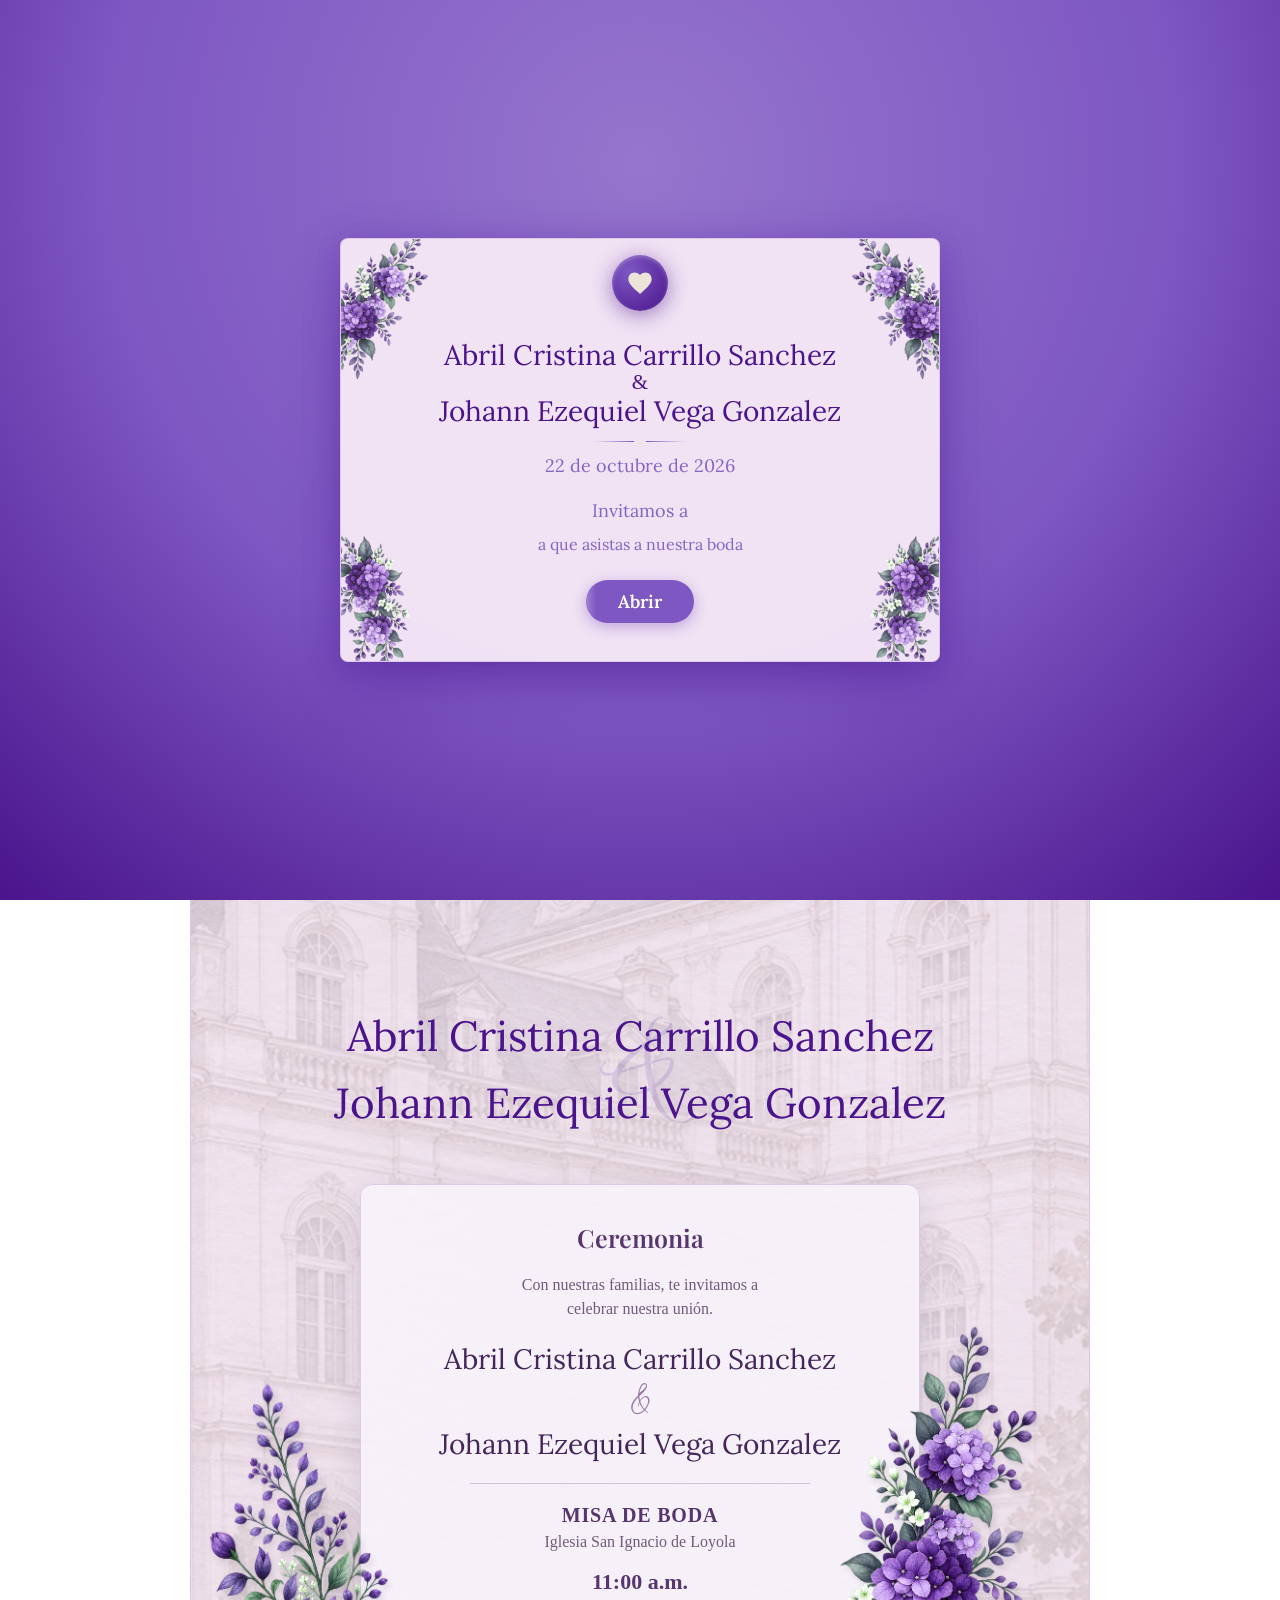
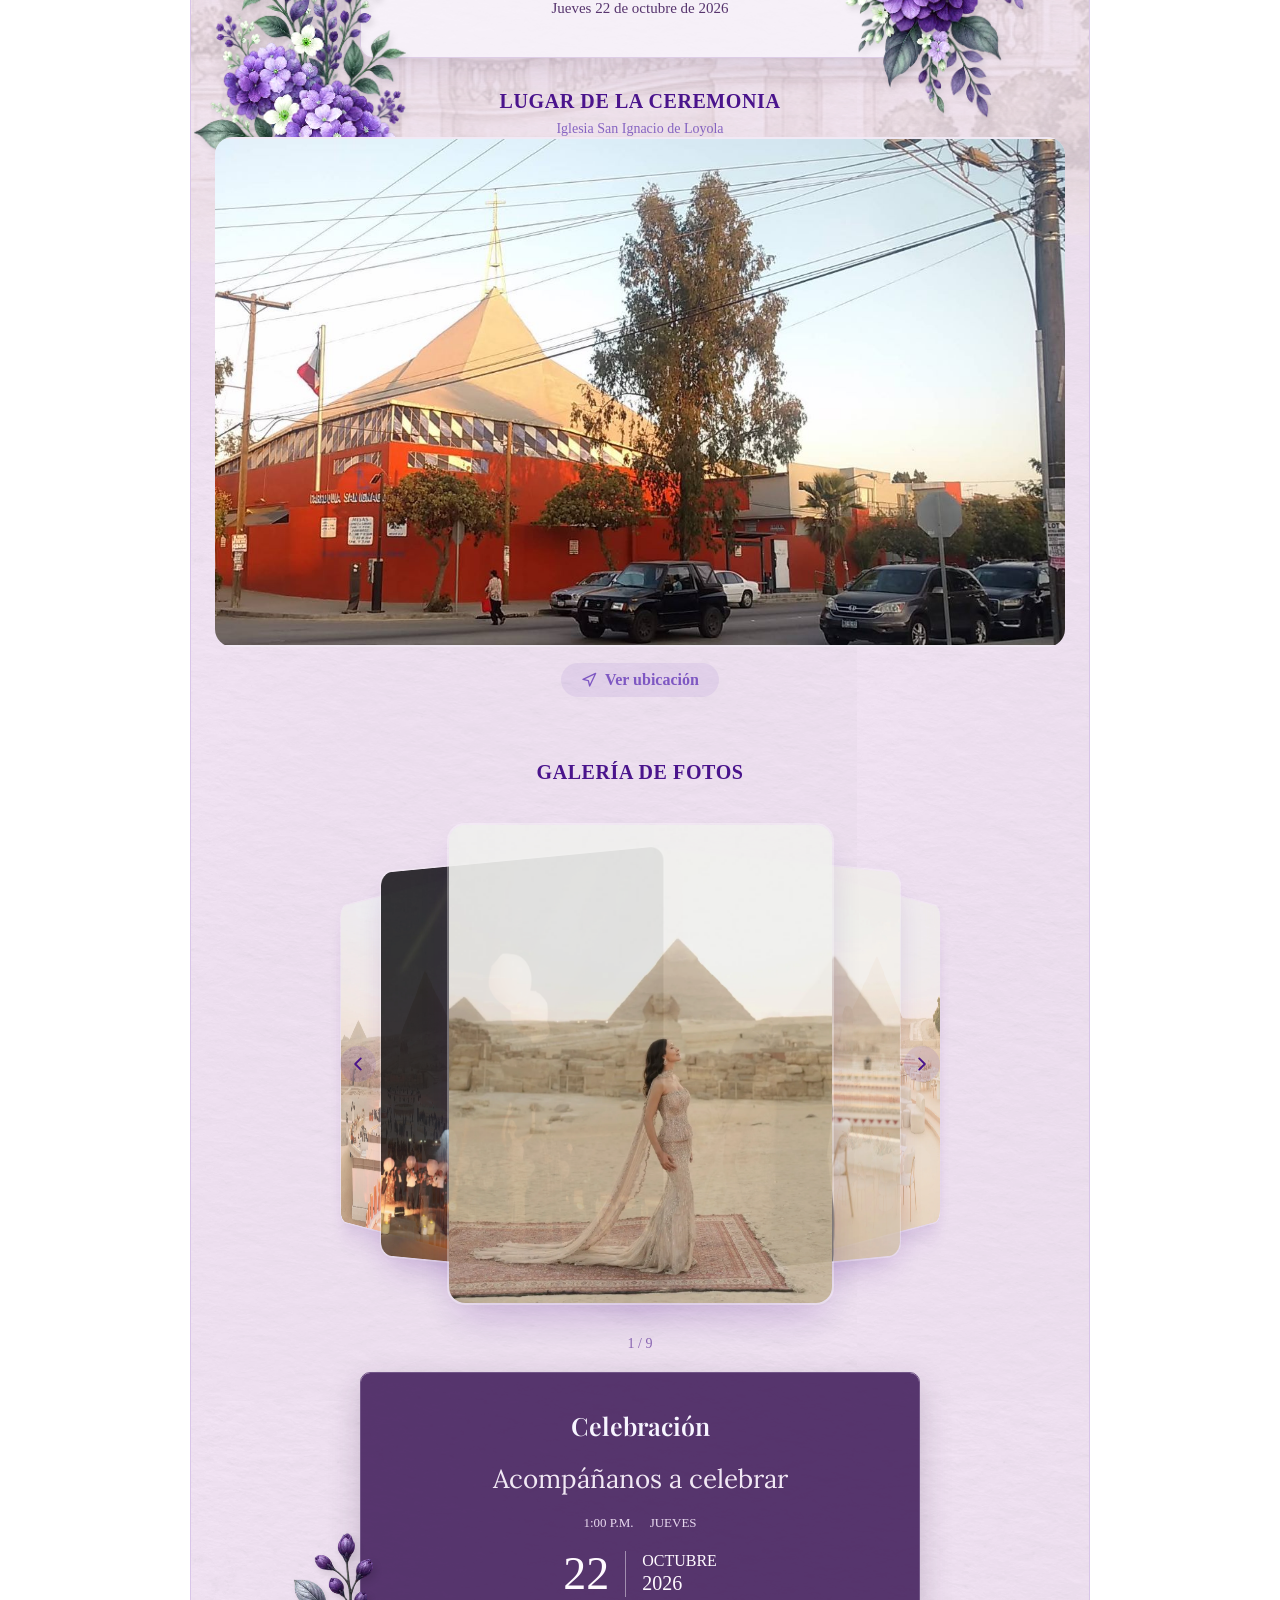
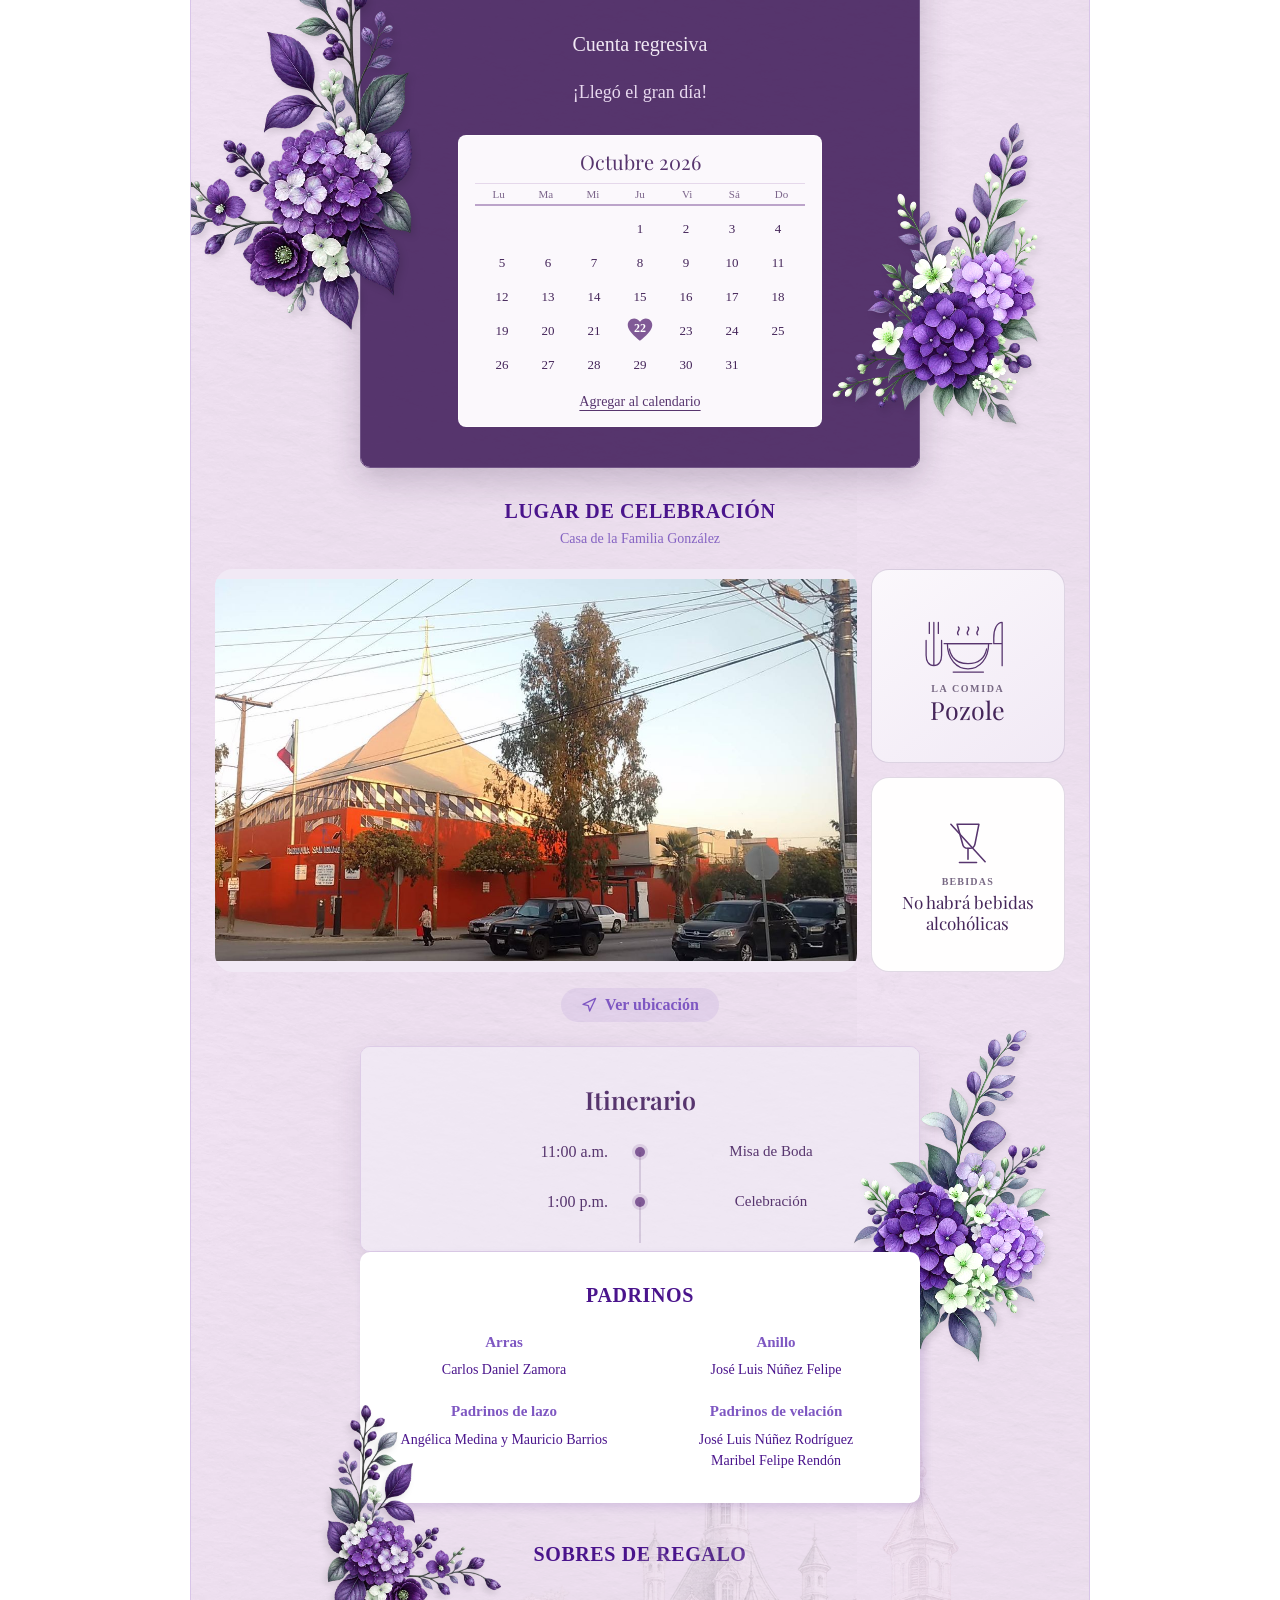
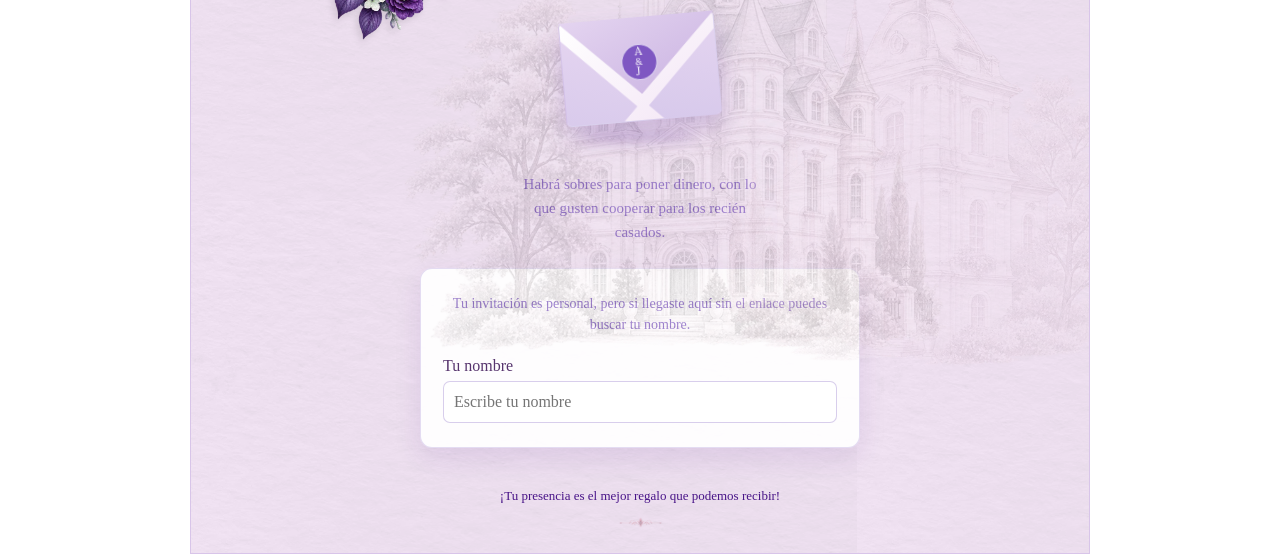
==== index.html @ 5d4f30e6 "Actualiza RSVP y celebracion Co-authored-by: Copilot <223556219+Copilot@users.noreply.github.com>" ====
<!DOCTYPE html>
<html lang="es">
<head>
<meta charset="utf-8"/>
<meta name="viewport" content="width=device-width, initial-scale=1"/>
<title>Abril & Johann — Invitación de Boda</title>
<meta name="description" content="Invitación de boda de Abril y Johann — 22 de octubre de 2026."/>
<link rel="preconnect" href="https://fonts.googleapis.com">
<link rel="preconnect" href="https://fonts.gstatic.com" crossorigin>
<link href="https://fonts.googleapis.com/css2?family=Lora:wght@300;400;500;600&family=Ms+Madi&family=Playfair+Display:wght@600&family=The+Nautigal&family=Uchen&family=Viaoda+Libre&display=swap" rel="stylesheet">
<link rel="stylesheet" href="assets/css/styles.css">
</head>
<body>

<!-- ==================== SOBRE DE APERTURA ==================== -->
<div id="sobre" class="sobre">
  <span class="sobre-sparkle" style="left:10%; top:20%; font-size:18px; animation-delay:0s;"></span>
  <span class="sobre-sparkle" style="left:26%; top:64%; font-size:13px; animation-delay:2s;"></span>
  <span class="sobre-sparkle" style="left:40%; top:12%; font-size:20px; animation-delay:4s;"></span>
  <span class="sobre-sparkle" style="left:55%; top:72%; font-size:15px; animation-delay:1s;"></span>
  <span class="sobre-sparkle" style="left:70%; top:24%; font-size:14px; animation-delay:3s;"></span>
  <span class="sobre-sparkle" style="left:82%; top:58%; font-size:19px; animation-delay:5s;"></span>
  <span class="sobre-sparkle" style="left:90%; top:30%; font-size:12px; animation-delay:1.5s;"></span>
  <span class="sobre-sparkle" style="left:6%; top:80%; font-size:16px; animation-delay:2.5s;"></span>

  <div class="sobre-detalle" aria-hidden="true">
    <svg viewBox="0 0 24 24" class="orn-floral" width="120" height="120" fill="#c9a24a">
      <g stroke="#c9a24a" stroke-width="0.8" fill="none">
        <ellipse cx="12" cy="12" rx="9" ry="4" transform="rotate(0 12 12)"/>
        <ellipse cx="12" cy="12" rx="9" ry="4" transform="rotate(60 12 12)"/>
        <ellipse cx="12" cy="12" rx="9" ry="4" transform="rotate(120 12 12)"/>
        <ellipse cx="12" cy="12" rx="9" ry="4" transform="rotate(180 12 12)"/>
        <ellipse cx="12" cy="12" rx="9" ry="4" transform="rotate(240 12 12)"/>
        <ellipse cx="12" cy="12" rx="9" ry="4" transform="rotate(300 12 12)"/>
      </g>
      <circle cx="12" cy="12" r="1.8" fill="#c9a24a" fill-opacity="0.6"/>
      <circle cx="12" cy="1.6" r="1.1" fill="#c9a24a"/>
      <circle cx="12" cy="22.4" r="1.1" fill="#c9a24a"/>
      <circle cx="1.6" cy="12" r="1.1" fill="#c9a24a"/>
      <circle cx="22.4" cy="12" r="1.1" fill="#c9a24a"/>
    </svg>
  </div>

  <div class="sobre-card" id="sobre-card">
    <span class="sello" aria-hidden="true">
      <svg viewBox="0 0 24 24" fill="#ece4d8" width="28" height="28">
        <path d="M12 21.35l-1.45-1.32C5.4 15.36 2 12.28 2 8.5 2 5.42 4.42 3 7.5 3c1.74 0 3.41.81 4.5 2.09C13.09 3.81 14.76 3 16.5 3 19.58 3 22 5.42 22 8.5c0 3.78-3.4 6.86-8.55 11.54L12 21.35z"/>
      </svg>
    </span>
    <img class="sobre-flor f1" src="assets/img/minimalism/flower2-decoration.webp" alt="" aria-hidden="true">
    <img class="sobre-flor f2" src="assets/img/minimalism/flower2-decoration.webp" alt="" aria-hidden="true">
    <img class="sobre-flor f3" src="assets/img/minimalism/flower2-decoration.webp" alt="" aria-hidden="true">
    <img class="sobre-flor f4" src="assets/img/minimalism/flower2-decoration.webp" alt="" aria-hidden="true">
    <h1 class="sobre-nombres">
      <span>Abril Cristina Carrillo Sanchez</span>
      <span class="amp">&amp;</span>
      <span>Johann Ezequiel Vega Gonzalez</span>
    </h1>
    <div class="orn-linea">
      <i></i>
      <i></i>
    </div>
    <div class="sobre-fecha">22 de octubre de 2026</div>
    <p class="sobre-invita">Invitamos a</p>
    <div class="sobre-chip" aria-live="polite"></div>
    <p class="sobre-celebra">a que asistas a nuestra boda</p>
    <a id="btn-open" class="btn-open" href="?open=1">
      <span>Abrir</span>
      <i class="shine" aria-hidden="true"></i>
    </a>
  </div>
</div>

<!-- ==================== TARJETA ==================== -->
<div id="tarjeta" class="min-h-screen w-full bg-white">
  <div class="flex w-full justify-center overflow-x-clip bg-white">
    <div class="card" data-testid="minimalism-darkblue-template">
      <div class="paper" aria-hidden="true"></div>

      <!-- PORTADA -->
      <header class="portada">
        <img class="bg-castillo" src="assets/img/minimalism/castle-background.webp" alt="" aria-hidden="true">
        <img class="linea-oro" src="assets/img/minimalism/goldenline2-decoration.webp" alt="" aria-hidden="true">
        <p class="save">Reserva la Fecha</p>

        <div class="colaje">
          <div class="colaje-rel">
            <img class="flor-fondo" src="assets/img/minimalism/flower-background.webp" alt="" aria-hidden="true">
            <img class="env-fondo" src="assets/img/minimalism/envelope-background.webp" alt="" aria-hidden="true">
            <div class="polaroid p1 db">
              <img src="assets/img/nuestros.jpg" alt="Abril y Johann">
            </div>
            <div class="polaroid p2 db">
              <img src="assets/img/nuestros.jpg" alt="Abril y Johann">
            </div>
            <img class="env-tapa" src="assets/img/minimalism/envelope-cover.webp" alt="" aria-hidden="true">
            <span class="flor-db-wrap" aria-hidden="true">
              <span class="db">
                <img src="assets/img/minimalism/flower2-decoration.webp" alt="">
              </span>
            </span>
          </div>
        </div>

        <div class="nombres">
          <p>Abril Cristina Carrillo Sanchez</p>
          <span class="amp-fantasma" aria-hidden="true">&amp;</span>
          <p>Johann Ezequiel Vega Gonzalez</p>
        </div>
      </header>

      <!-- CEREMONIA -->
      <section class="seccion">
        <span class="flor-wrap pos1" aria-hidden="true"><span class="db"><img src="assets/img/minimalism/flower3-decoration.webp" alt=""></span></span>
        <span class="flor-wrap pos2" aria-hidden="true"><span class="db"><img src="assets/img/minimalism/flower2-decoration.webp" alt=""></span></span>
        <div class="card-navy r13 card-ceremonia">
          <div class="fondo-navy" aria-hidden="true"></div>
          <img class="textura" src="assets/img/minimalism/paper.webp" alt="" aria-hidden="true">
          <div class="contenido">
            <h2 class="titulo">Ceremonia</h2>
            <p class="invita-linea">Con nuestras familias, te invitamos a celebrar nuestra unión.</p>

            <div class="pareja">
              <h3>Abril Cristina Carrillo Sanchez</h3>
              <div class="amp-madi">&amp;</div>
              <h3>Johann Ezequiel Vega Gonzalez</h3>
            </div>

            <div class="ceremonia__datos">
              <p class="ceremonia__tipo">Misa de boda</p>
              <p class="ceremonia__iglesia">Iglesia San Ignacio de Loyola</p>
              <div class="ceremonia__fecha">
                <span>11:00 a.m.</span>
                <span>Jueves 22 de octubre de 2026</span>
              </div>
            </div>
          </div>
        </div>
      </section>

      <!-- LUGAR DE LA CEREMONIA -->
      <div class="mapa-wrap">
        <section class="mapa">
          <h3>Lugar de la ceremonia</h3>
          <div class="direccion">Iglesia San Ignacio de Loyola</div>
          <img class="mapa-foto" src="assets/img/iglesia.jpg" alt="Iglesia San Ignacio de Loyola">
          <a class="btn-ruta" href="https://maps.app.goo.gl/hc42dzcKFi88nMW68" target="_blank" rel="noopener noreferrer">
            <svg viewBox="0 0 24 24" fill="none" stroke="currentColor" stroke-width="2" stroke-linecap="round" stroke-linejoin="round" aria-hidden="true"><polygon points="3 11 22 2 13 21 11 13 3 11"/></svg>
            <span>Ver ubicación</span>
          </a>
        </section>
      </div>

      <!-- GALERIA -->
      <div class="galeria-wrap">
        <div class="galeria">
          <h2>Galería de Fotos</h2>
          <div class="carrusel">
            <button type="button" class="flecha prev" aria-label="Previous photo">
              <svg viewBox="0 0 24 24" fill="none" stroke="currentColor" stroke-width="2.5"><path stroke-linecap="round" stroke-linejoin="round" d="M15.75 19.5L8.25 12l7.5-7.5"/></svg>
            </button>
            <button type="button" class="flecha next" aria-label="Next photo">
              <svg viewBox="0 0 24 24" fill="none" stroke="currentColor" stroke-width="2.5"><path stroke-linecap="round" stroke-linejoin="round" d="M8.25 4.5l7.5 7.5-7.5 7.5"/></svg>
            </button>
            <div class="escena" id="escena"></div>
          </div>
          <div class="contador" id="galeria-contador">1 / 9</div>
        </div>
      </div>

      <!-- RECEPCION -->
      <section class="seccion">
        <span class="flor-wrap pos3" aria-hidden="true"><span class="db"><img src="assets/img/minimalism/flower4-decoration.webp" alt=""></span></span>
        <span class="flor-wrap pos4" aria-hidden="true"><span class="db"><img src="assets/img/minimalism/flower5-decoration.webp" alt=""></span></span>
        <div class="card-navy r10 card-celebracion">
          <div class="fondo-navy" aria-hidden="true"></div>
          <img class="textura" src="assets/img/minimalism/paper.webp" alt="" aria-hidden="true">
          <div class="contenido">
            <h2 class="titulo">Celebración</h2>
            <p class="rec-titulo">Acompáñanos a celebrar</p>
            <div class="at-fila"><span>1:00 p.m.</span><span>JUEVES</span></div>
            <div class="fecha-bloque">
              <span class="dia">22</span>
              <div class="sep"></div>
              <div class="mes"><span>OCTUBRE</span><span>2026</span></div>
            </div>
            <div class="count-titulo">Cuenta regresiva</div>
            <div class="count" id="countdown">—</div>

            <div class="cal-holder">
              <div class="cal">
                <div class="cal-mes">Octubre 2026</div>
                <div class="cal-dias">
                  <span>Lu</span><span>Ma</span><span>Mi</span><span>Ju</span><span>Vi</span><span>Sá</span><span>Do</span>
                </div>
                <div class="cal-grid">
                  <i></i><i></i><i></i>
                  <span>1</span><span>2</span><span>3</span><span>4</span>
                  <span>5</span><span>6</span><span>7</span><span>8</span><span>9</span><span>10</span><span>11</span>
                  <span>12</span><span>13</span><span>14</span><span>15</span><span>16</span><span>17</span><span>18</span>
                  <span>19</span><span>20</span><span>21</span>
                  <b class="dia-boda">
                    <svg viewBox="0 0 24 22" fill="#00224c"><path d="M12 21C12 21 1.5 13.5 1.5 7.5C1.5 4.46 3.96 2 7 2C8.76 2 10.35 2.81 11.4 4.09L12 4.8L12.6 4.09C13.65 2.81 15.24 2 17 2C20.04 2 22.5 4.46 22.5 7.5C22.5 13.5 12 21 12 21Z"/></svg>
                    <span>22</span>
                  </b>
                  <span>23</span><span>24</span><span>25</span><span>26</span><span>27</span><span>28</span><span>29</span>
                  <span>30</span><span>31</span>
                </div>
              </div>
              <a class="cal-link" href="https://www.google.com/calendar/render?action=TEMPLATE&amp;text=Abril%20%26%20Johann%20-%20Celebraci%C3%B3n&amp;dates=20261022T130000/20261022T170000&amp;ctz=America/Tijuana&amp;details=Celebraci%C3%B3n%20de%20la%20boda%20de%20Abril%20y%20Johann&amp;location=Casa%20de%20la%20Familia%20Gonz%C3%A1lez" target="_blank" rel="noopener noreferrer">Agregar al calendario</a>
            </div>
          </div>
        </div>
      </section>

      <!-- MAPA -->
      <div class="mapa-wrap">
        <section class="mapa">
          <h3>Lugar de Celebración</h3>
          <div class="direccion">Casa de la Familia González</div>
          <div class="celebracion-visual">
            <img class="mapa-foto" src="assets/img/iglesia.jpg" alt="Foto provisional del lugar de celebración">
            <div class="celebracion-detalles">
              <div class="comida" aria-label="La comida será pozole">
                <svg class="comida__ilustracion" viewBox="0 0 180 112" fill="none" stroke="currentColor" stroke-width="2" stroke-linecap="round" stroke-linejoin="round" aria-hidden="true">
                  <path d="M37 24v28m-7-28v17m7-17v17m7-17v17m-7 11v39m0 0c-8 0-12-7-12-16V52m12 39c8 0 12-7 12-16V52"/>
                  <path d="M143 24c-8 0-13 10-13 24v9h13v34m0-67v67"/>
                  <path d="M58 57c0 23 14 39 32 39s32-16 32-39H58Z"/>
                  <path d="M53 57h74m-66 8c3 14 13 23 29 23s26-9 29-23"/>
                  <path d="M75 43c-5-5 5-7 0-12m15 12c-5-5 5-7 0-12m15 12c-5-5 5-7 0-12"/>
                  <path d="M67 101h47"/>
                </svg>
                <span class="comida__rotulo">La comida</span>
                <span class="comida__nombre">Pozole</span>
              </div>
              <div class="bebidas" aria-label="No habrá bebidas alcohólicas">
                <svg class="bebidas__ilustracion" viewBox="0 0 72 72" fill="none" stroke="currentColor" stroke-width="2" stroke-linecap="round" stroke-linejoin="round" aria-hidden="true">
                  <path d="M22 12h28l-5 25c-.6 3.4-3.4 5.8-6.8 5.8h-2.4c-3.4 0-6.2-2.4-6.8-5.8L22 12Z"/>
                  <path d="M36 43v14m-11 4h22M14 12l44 48"/>
                </svg>
                <span class="bebidas__rotulo">Bebidas</span>
                <span class="bebidas__texto">No habrá bebidas alcohólicas</span>
              </div>
            </div>
          </div>
          <a class="btn-ruta" href="https://maps.app.goo.gl/Wcf1Rp1yFucQYaVm8" target="_blank" rel="noopener noreferrer">
            <svg viewBox="0 0 24 24" fill="none" stroke="currentColor" stroke-width="2" stroke-linecap="round" stroke-linejoin="round" aria-hidden="true"><polygon points="3 11 22 2 13 21 11 13 3 11"/></svg>
            <span>Ver ubicación</span>
          </a>
        </section>
      </div>

      <!-- SCHEDULE -->
      <section class="seccion">
        <span class="flor-wrap pos5" aria-hidden="true"><span class="db"><img src="assets/img/minimalism/flower6-decoration.webp" alt=""></span></span>
        <div class="card-navy r10 card-itinerario">
          <div class="fondo-navy" aria-hidden="true"></div>
          <img class="textura" src="assets/img/minimalism/paper.webp" alt="" aria-hidden="true">
          <div class="contenido">
            <h2 class="titulo">Itinerario</h2>
            <ol class="timeline">
              <li>
                <span class="hora">11:00 a.m.</span>
                <span class="punto-fila"><i class="linea"></i><i class="punto"></i></span>
                <span class="texto">Misa de Boda</span>
              </li>
              <li>
                <span class="hora">1:00 p.m.</span>
                <span class="punto-fila"><i class="linea"></i><i class="punto"></i></span>
                <span class="texto">Celebración</span>
              </li>
            </ol>
          </div>
        </div>
      </section>

      <!-- PADRINOS -->
      <section class="seccion">
        <span class="flor-wrap pos6" aria-hidden="true"><span class="db"><img class="invertido" src="assets/img/minimalism/flower4-decoration.webp" alt=""></span></span>
        <div class="card-blanca">
          <div class="contenido">
            <h2>PADRINOS</h2>
            <div class="padrinos__grid">
              <div class="padrinos__item">
                <h3>Arras</h3>
                <p>Carlos Daniel Zamora</p>
              </div>
              <div class="padrinos__item">
                <h3>Anillo</h3>
                <p>José Luis Núñez Felipe</p>
              </div>
              <div class="padrinos__item">
                <h3>Padrinos de lazo</h3>
                <p>Angélica Medina y Mauricio Barrios</p>
              </div>
              <div class="padrinos__item">
                <h3>Padrinos de velación</h3>
                <p>José Luis Núñez Rodríguez</p>
                <p>Maribel Felipe Rendón</p>
              </div>
            </div>
          </div>
        </div>
      </section>

      <!-- SOBRES DE REGALO -->
      <div class="gift-wrap">
        <img class="bg-castle2" src="assets/img/minimalism/castle2-background.webp" alt="" aria-hidden="true">
        <img class="bg-castle3" src="assets/img/minimalism/castle-background-1.webp" alt="" aria-hidden="true">
        <h2>Sobres de Regalo</h2>
        <div class="gift-illustration" aria-hidden="true">
          <span class="gift-escena">
            <span class="gift-sombra"></span>
            <span class="gift-sobre">
              <span class="gift-sobre__cuerpo"></span>
              <span class="gift-sobre__solapa"></span>
              <span class="gift-sobre__sello">A <span>&amp;</span> J</span>
            </span>
          </span>
        </div>
        <p class="gift-descripcion">Habrá sobres para poner dinero, con lo que gusten cooperar para los recién casados.</p>
        <section class="rsvp-card" data-rsvp aria-live="polite" aria-label="Confirmación de asistencia"></section>
      </div>

      <!-- FOOTER -->
      <footer class="pie">
        <p>¡Tu presencia es el mejor regalo que podemos recibir!</p>
        <img class="linea-oro3" src="assets/img/minimalism/goldenline3-decoration.webp" alt="" aria-hidden="true">
      </footer>
    </div>
  </div>
</div>

<!-- ==================== VISOR DE FOTOS ==================== -->
<dialog id="visor" class="visor">
  <button type="button" class="visor-cerrar" id="visor-cerrar" aria-label="Cerrar galería">✕</button>
  <div class="visor-contador" id="visor-contador">1 / 9</div>
  <div class="visor-escena">
    <button type="button" class="visor-flecha v-prev" id="visor-prev" aria-label="Foto anterior">‹</button>
    <img id="visor-img" class="visor-img" src="" alt="Foto de boda" draggable="false">
    <button type="button" class="visor-flecha v-next" id="visor-next" aria-label="Foto siguiente">›</button>
  </div>
  <div class="visor-thumbs" id="visor-thumbs"></div>
</dialog>

<script src="assets/js/config.js"></script>
<script src="data/invitados.js"></script>
<script src="assets/js/app.js"></script>
<script src="assets/js/rsvp.js"></script>
</body>
</html>
---- assets/css/styles.css ----
/* ============================================================
   CLON FASE 1 — Abril & Johann (Corregido)
   Paleta: Morado #7E57C2 · Morado medio #B39DDB · Morado pastel #F3E5F5 · Morado suave #D1C4E9
   ============================================================ */

:root {
  --morado: #7E57C2;
  --morado-medio: #B39DDB;
  --morado-pastel: #F3E5F5;
  --morado-suave: #D1C4E9;
  --texto-morado: #F7F5FF;
  --morado-oscuro: #4A148C;
  --morado-profundo: #5E35B1;
  --morado-translucido: rgba(94, 53, 177, 0.72);
  --morado-suave-trans: rgba(94, 53, 177, 0.16);
}

* { margin: 0; padding: 0; box-sizing: border-box; }

html { -webkit-text-size-adjust: 100%; }

body {
  background: #ffffff;
  font-family: Baskerville, "Times New Roman", serif;
  color: var(--morado-oscuro);
  -webkit-font-smoothing: antialiased;
}

img { display: block; max-width: 100%; }
button { font-family: inherit; cursor: pointer; }
a { color: inherit; }

/* ============================================================
   SOBRE DE APERTURA
   ============================================================ */
.sobre {
  position: fixed;
  inset: 0;
  z-index: 9999;
  display: flex;
  flex-direction: column;
  align-items: center;
  justify-content: center;
  gap: 18px;
  padding: 24px 16px;
  background: radial-gradient(circle at 50% 18%, #9575CD 0%, #7E57C2 55%, #4A148C 100%);
  overflow-x: hidden;
  overflow-y: auto;
  transition: opacity .55s ease, visibility .55s ease;
}
.sobre.abierto {
  opacity: 0;
  visibility: hidden;
  pointer-events: none;
}

.sobre-sparkle,
.sobre-detalle { display: none; }

.sobre-card {
  position: relative;
  z-index: 4;
  width: 310px;
  max-width: 92vw;
  background: rgba(243, 229, 245, 0.98);
  border: 1px solid rgba(94, 53, 177, 0.15);
  border-radius: 8px;
  padding: 92px 22px 34px;
  text-align: center;
  box-shadow: 0 25px 60px -12px rgba(74, 20, 140, 0.45), 0 8px 24px rgba(74, 20, 140, 0.2), 0 0 40px rgba(94, 53, 177, 0.15);
  overflow: hidden;
}
@media (min-width: 640px)  { .sobre-card { width: 340px; } }
@media (min-width: 768px)  { .sobre-card { width: 520px; } }
@media (min-width: 1024px) { .sobre-card { width: 600px; padding: 100px 40px 38px; } }

.sello {
  position: absolute;
  left: 50%;
  top: 44px;
  width: 56px;
  height: 56px;
  transform: translate(-50%, -50%);
  display: flex;
  align-items: center;
  justify-content: center;
  border-radius: 50%;
  background: radial-gradient(circle at 30% 30%, #7E57C2, #4A148C);
  box-shadow: 0 4px 20px rgba(74, 20, 140, 0.5), inset 0 2px 4px rgba(255,255,255,0.3);
  animation: seal-pulse 2s ease-in-out infinite;
  z-index: 5;
}
@keyframes seal-pulse {
  0%, 100% { transform: translate(-50%, -50%) scale(1); }
  50%      { transform: translate(-50%, -50%) scale(1.05); }
}

.sobre-flor {
  position: absolute;
  width: 84px;
  pointer-events: none;
  opacity: .9;
  filter: hue-rotate(50deg) saturate(1.3) brightness(1.08);
}
.sobre-flor.f1 { top: -5%; left: -10px;  transform: rotate(25deg); }
.sobre-flor.f2 { top: -5%; right: -10px; transform: rotate(-25deg) scaleX(-1); }
.sobre-flor.f3 { bottom: -6%; left: -10px; transform: rotate(155deg); }
.sobre-flor.f4 { bottom: -6%; right: -10px; transform: rotate(205deg) scaleX(-1); }

.sobre-nombres {
  font-family: "Lora", Baskerville, serif;
  color: var(--morado-oscuro);
  font-weight: 400;
  display: flex;
  flex-direction: column;
  align-items: center;
  line-height: 1.15;
  width: 100%;
  font-size: clamp(17px, 4.5vw, 28px);
}
.sobre-nombres .amp { font-family: Baskerville, "Times New Roman", serif; font-size: clamp(16px, 3.2vw, 21px); line-height: 1.1; }

.orn-linea { display: flex; align-items: center; justify-content: center; gap: 12px; margin: 14px 0 12px; }
.orn-linea i { width: 40px; height: 1px; }
.orn-linea i:first-child { background: linear-gradient(to right, transparent, var(--morado)); }
.orn-linea i:last-child  { background: linear-gradient(to left,  transparent, var(--morado)); }

.sobre-fecha {
  font-family: "Lora", "Times New Roman", serif;
  color: var(--morado-translucido);
  font-size: 18px;
  margin-bottom: 22px;
}
.sobre-invita {
  font-family: "Lora", "Times New Roman", serif;
  font-weight: 300;
  color: var(--morado-translucido);
  font-size: 18px;
  margin-bottom: 12px;
}
.sobre-chip {
  display: inline-block;
  background: var(--morado-suave-trans);
  border-radius: 12px;
  padding: 10px 20px;
  margin-bottom: 12px;
  max-width: 100%;
  font-family: "Lora", "Times New Roman", serif;
  font-weight: 600;
  font-size: 18px;
  color: var(--morado-oscuro);
  overflow-wrap: anywhere;
}
.sobre-chip:empty { display: none; }
@media (min-width: 640px) { .sobre-chip { font-weight: 500; font-size: 20px; } }
.sobre-celebra {
  font-family: "Lora", "Times New Roman", serif;
  font-weight: 300;
  color: var(--morado-translucido);
  font-size: 16px;
  margin-bottom: 26px;
}

.btn-open {
  position: relative;
  display: inline-flex;
  align-items: center;
  justify-content: center;
  margin: 0 auto;
  padding: 10px 32px;
  border-radius: 999px;
  background: var(--morado);
  color: #ffffff;
  text-decoration: none;
  font-family: "Lora", "Times New Roman", serif;
  font-weight: 600;
  font-size: 18px;
  box-shadow: 0 4px 14px rgba(94, 53, 177, 0.35);
  overflow: hidden;
  -webkit-user-select: none;
  user-select: none;
  transition: transform .2s ease;
}
.btn-open:hover { transform: scale(1.045); }
.btn-open .shine {
  position: absolute;
  top: 0;
  left: -20%;
  height: 100%;
  width: 32px;
  background: linear-gradient(90deg, transparent, rgba(255,255,255,0.4), transparent);
  animation: shine 3s ease-in-out infinite;
  pointer-events: none;
}
@keyframes shine {
  0%   { left: -20%; }
  55%  { left: 110%; }
  100% { left: 110%; }
}

.sobre-card.salir {
  animation: envelope-away .85s cubic-bezier(.55,0,.55,.2) forwards;
  pointer-events: none;
}
@keyframes envelope-away {
  0%   { transform: translateY(0) rotate(0deg); opacity: 1; }
  15%  { transform: translateY(10px) rotate(.5deg); opacity: 1; }
  100% { transform: translateY(-120vh) rotate(-2deg); opacity: 0; }
}
.sobre .particula {
  position: absolute;
  width: 8px;
  height: 8px;
  border-radius: 50%;
  top: 50%;
  left: 50%;
  margin: -4px 0 0 -4px;
  z-index: 40;
  pointer-events: none;
  animation: particle-burst .9s ease-out forwards;
  will-change: transform, opacity;
  background: var(--morado-suave) !important;
}
@keyframes particle-burst {
  0%   { transform: translate(0, 0) scale(1); opacity: 1; }
  100% { transform: translate(var(--dx), var(--dy)) scale(.2); opacity: 0; }
}

/* ============================================================
   TARJETA PRINCIPAL
   ============================================================ */
#tarjeta { background: #ffffff; }

.card {
  position: relative;
  isolation: isolate;
  width: 100%;
  max-width: 480px;
  background-color: var(--morado-pastel);
  color: var(--morado-oscuro);
  overflow: hidden;
}
@media (min-width: 768px) {
  .card {
    max-width: 900px;
    margin: 0 auto;
    border: 1px solid rgba(94, 53, 177, 0.18);
  }
}

.paper {
  position: absolute;
  inset: 0;
  z-index: 0;
  pointer-events: none;
  background-image: url("../img/minimalism/paper.webp");
  background-size: 666px 1000px;
  background-repeat: repeat;
  background-position: left top;
  mix-blend-mode: multiply;
  opacity: .4;
}

/* ---------------------- Portada ---------------------- */
.portada {
  position: relative;
  z-index: 10;
  display: flex;
  flex-direction: column;
  align-items: center;
  text-align: center;
  padding: 40px 24px 56px;
  overflow-x: clip;
}
.bg-castillo {
  position: absolute;
  left: -61%;
  top: 0;
  width: 212%;
  max-width: none;
  object-fit: contain;
  opacity: .2;
  transform: scaleX(-1);
  pointer-events: none;
}
.linea-oro {
  position: relative;
  z-index: 10;
  width: 82px;
  max-width: none;
  object-fit: contain;
  margin-bottom: 12px;
  filter: hue-rotate(290deg) saturate(1.25) brightness(0.98);
}
@media (min-width: 768px) { .linea-oro { width: 104px; } }
.save {
  position: relative;
  z-index: 10;
  font-family: "Playfair Display", "Times New Roman", serif;
  font-weight: 600;
  color: var(--morado-oscuro);
  text-transform: uppercase;
  letter-spacing: .14em;
  font-size: 15px;
  white-space: pre-line;
}
@media (min-width: 768px) { .save { font-size: 18px; } }

/* Colección */
.colaje {
  position: relative;
  z-index: 10;
  width: 64.2%;
  max-width: 300px;
  margin-top: 30.6%;
}
@media (min-width: 768px) { .colaje { max-width: 380px; } }
.colaje-rel { position: relative; aspect-ratio: 283 / 328; }
.flor-fondo {
  position: absolute;
  left: -32.9%;
  top: 0;
  width: 57.6%;
  max-width: none;
  object-fit: contain;
  filter: drop-shadow(3px 4px 3px rgba(0,0,0,0.1)) hue-rotate(50deg) saturate(1.3) brightness(1.08);
  pointer-events: none;
  z-index: 15;
}
.env-fondo {
  position: absolute;
  inset: 0;
  width: 100%;
  max-width: none;
  z-index: 10;
  pointer-events: none;
}
.polaroid {
  position: absolute;
  z-index: 21;
  background: #fff;
  border: 6px solid #fff;
  box-shadow: 2px 2px 4px rgba(0,0,0,0.25);
}
.polaroid img { width: 100%; height: 100%; object-fit: cover; display: block; }
.polaroid.p1 {
  left: 0.9%;
  top: -15.7%;
  width: 67.4%;
  aspect-ratio: 191 / 255;
  transform: rotate(-9.93deg);
  animation: dbFloat 6.5s ease-in-out .2s infinite;
  will-change: transform;
}
.polaroid.p2 {
  left: 31%;
  top: 8.8%;
  width: 59.2%;
  aspect-ratio: 167 / 219;
  transform: rotate(17.26deg);
  animation: dbFloat 7s ease-in-out .8s infinite;
  will-change: transform;
}
@media (min-width: 768px) { .polaroid { border-width: 8px; } }
.env-tapa {
  position: absolute;
  left: 0;
  top: 42.7%;
  width: 100%;
  max-width: none;
  z-index: 30;
  pointer-events: none;
}
.flor-db-wrap {
  position: absolute;
  left: 75.3%;
  top: 33.8%;
  width: 50.5%;
  z-index: 35;
  pointer-events: none;
  display: block;
}
.flor-db-wrap img {
  width: 100%;
  max-width: none;
  object-fit: contain;
  filter: drop-shadow(3px 4px 3px rgba(0,0,0,0.1)) hue-rotate(50deg) saturate(1.3) brightness(1.08);
}
.db { animation: dbFloat 6s ease-in-out infinite; will-change: transform; display: block; }
@keyframes dbFloat {
  0%, 100% { transform: translateY(0); }
  50%      { transform: translateY(-8px); }
}

/* Nombres */
.nombres {
  position: relative;
  z-index: 10;
  display: flex;
  flex-direction: column;
  align-items: center;
  gap: 19px;
  margin-top: 24%;
}
.nombres p {
  font-family: "Lora", Baskerville, serif;
  color: var(--morado-oscuro);
  font-size: clamp(24px, 7vw, 34px);
  line-height: 1.15;
}
@media (min-width: 768px) { .nombres p { font-size: 42px; } }
.amp-fantasma {
  position: absolute;
  top: 37%;
  transform: translateY(-50%);
  font-family: "The Nautigal", cursive;
  color: rgba(94, 53, 177, 0.15);
  font-size: 100px;
  line-height: 1;
  pointer-events: none;
}
@media (min-width: 768px) { .amp-fantasma { font-size: 128px; } }

/* Secciones */
.seccion {
  position: relative;
  z-index: 10;
  margin: 0 auto;
  width: 88%;
  max-width: 420px;
}
@media (min-width: 768px) { .seccion { max-width: 560px; } }

.flor-wrap {
  position: absolute;
  z-index: 20;
  pointer-events: none;
  display: block;
}
.flor-wrap img {
  width: 100%;
  max-width: none;
  object-fit: contain;
  filter: drop-shadow(3px 4px 3px rgba(0,0,0,0.1)) hue-rotate(50deg) saturate(1.3) brightness(1.08);
}
.flor-wrap .invertido { transform: rotate(180deg) scaleY(-1); }
.flor-wrap.pos1 { left: -30%;   top: 41.7%;  width: 41.7%; }
.flor-wrap.pos2 { left: 85%;    top: 28.7%;  width: 37%; }
.flor-wrap.pos3 { left: -43.9%; top: 22.8%;  width: 54.2%; }
.flor-wrap.pos4 { left: 83.7%;  bottom: 5%;  width: 37.6%; }
.flor-wrap.pos5 { left: 84.9%;  top: -10%;   width: 40.8%; }
.flor-wrap.pos6 { left: -6.4%;  top: 60.3%;  width: 32.1%; }

.card-navy {
  position: relative;
  overflow: hidden;
  text-align: center;
  box-shadow: 4px 4px 10px rgba(0,0,0,0.25);
  padding: 36px 20px 40px;
  border-radius: 13px;
}
.card-navy .fondo-navy { position: absolute; inset: 0; background-color: var(--morado); }
.card-navy .textura {
  position: absolute;
  inset: 0;
  width: 100%;
  height: 100%;
  max-width: none;
  object-fit: cover;
  mix-blend-mode: multiply;
  opacity: .35;
  pointer-events: none;
}
.card-navy .contenido {
  position: relative;
  z-index: 10;
  display: flex;
  flex-direction: column;
  align-items: center;
  gap: 24px;
}
.r13 { border-radius: 13px; }
.r10 { border-radius: 10px; }

.titulo {
  text-transform: uppercase;
  font-family: "Times New Roman", serif;
  font-weight: 700;
  letter-spacing: 0.03em;
  font-size: 20px;
  color: var(--texto-morado);
}

/* Ceremonia */
.invita-linea {
  max-width: 34ch;
  font-size: 16px;
  line-height: 1.55;
  color: rgba(247, 245, 255, 0.92);
  text-align: center;
}
.pareja {
  display: flex;
  flex-direction: column;
  align-items: center;
  gap: 0;
  width: 100%;
}
.pareja h3 {
  width: 100%;
  font-family: "Lora", Baskerville, serif;
  font-weight: 400;
  font-size: clamp(19px, 5.2vw, 28px);
  line-height: 1.35;
  color: var(--texto-morado);
  overflow-wrap: anywhere;
}
.amp-madi { font-family: "Ms Madi", cursive; font-size: 35px; color: var(--texto-morado); }
.at-fila {
  display: flex;
  max-width: 210px;
  align-items: center;
  justify-content: space-between;
  font-size: 13px;
  text-transform: uppercase;
  color: rgba(247, 245, 255, 0.8);
  gap: 16px;
}
.fecha-bloque {
  display: flex;
  align-items: center;
  justify-content: center;
  gap: 16px;
  color: var(--texto-morado);
}
.fecha-bloque .dia { font-size: 46px; line-height: 1; }
.fecha-bloque .sep { width: 1px; height: 46px; background-color: rgba(247, 245, 255, 0.45); }
.fecha-bloque .mes { display: flex; flex-direction: column; align-items: flex-start; gap: 2px; }
.fecha-bloque .mes span:first-child { font-size: 16px; text-transform: uppercase; }
.fecha-bloque .mes span:last-child  { font-size: 20px; text-transform: uppercase; }
.ceremonia__datos {
  width: 100%;
  max-width: 340px;
  padding-top: 20px;
  border-top: 1px solid rgba(247, 245, 255, 0.32);
  color: var(--texto-morado);
  text-align: center;
}
.ceremonia__tipo {
  font-size: 20px;
  font-weight: 600;
  letter-spacing: 0.04em;
  text-transform: uppercase;
}
.ceremonia__iglesia {
  margin-top: 6px;
  color: rgba(247, 245, 255, 0.88);
  font-size: 16px;
}
.ceremonia__fecha {
  display: flex;
  flex-direction: column;
  gap: 5px;
  margin-top: 18px;
  font-size: 15px;
}
.ceremonia__fecha span:first-child {
  font-size: 22px;
  font-weight: 600;
}

/* Galería */
.galeria-wrap { position: relative; z-index: 10; overflow-x: clip; }
.galeria {
  display: flex;
  flex-direction: column;
  align-items: center;
  padding: 40px 24px 20px;
}
.galeria h2 {
  text-transform: uppercase;
  font-family: "Times New Roman", serif;
  font-weight: 700;
  font-size: 20px;
  letter-spacing: .03em;
  color: var(--morado-oscuro);
  text-align: center;
}
.carrusel {
  position: relative;
  margin-top: 20px;
  width: 100%;
  max-width: 380px;
  height: 340px;
  touch-action: pan-y;
}
@media (min-width: 768px) { .carrusel { max-width: 600px; height: 520px; } }
.flecha {
  display: none;
  position: absolute;
  top: 50%;
  transform: translateY(-50%);
  z-index: 200;
  width: 36px;
  height: 36px;
  align-items: center;
  justify-content: center;
  border-radius: 50%;
  border: none;
  background: rgba(126, 87, 194, 0.15);
  color: var(--morado-oscuro);
  transition: background .2s;
}
.flecha:hover { background: rgba(126, 87, 194, 0.25); }
.flecha svg { width: 18px; height: 18px; }
.flecha.prev { left: 0; }
.flecha.next { right: 0; }
@media (min-width: 768px) { .flecha { display: flex; } }
.escena {
  position: relative;
  width: 100%;
  height: 100%;
  display: flex;
  align-items: center;
  justify-content: center;
  perspective: 1000px;
}
.gslide {
  position: absolute;
  height: 92%;
  aspect-ratio: 0.8 / 1;
  border-radius: 16px;
  overflow: hidden;
  box-shadow: 0 20px 40px -10px rgba(74, 20, 140, 0.25);
  cursor: pointer;
  transition: all 1000ms ease;
  outline: 2px solid rgba(255,255,255,0.35);
  will-change: transform, opacity;
  backface-visibility: hidden;
}
.gslide img { width: 100%; height: 100%; object-fit: cover; }
.contador {
  margin-top: 12px;
  font-size: 14px;
  font-variant-numeric: tabular-nums;
  color: rgba(74, 20, 140, 0.6);
}

/* Celebración */
.rec-titulo {
  font-weight: 400;
  color: var(--texto-morado);
  font-size: 20px;
}
@media (min-width: 768px) { .rec-titulo { font-size: 26px; } }
.count-titulo { margin-top: 16px; color: rgba(247, 245, 255, 0.85); font-size: 20px; }
.count { margin-top: 6px; font-size: 15px; color: rgba(247, 245, 255, 0.85); }
@media (min-width: 768px) { .count { font-size: 18px; } }

.cal-holder {
  margin-top: 12px;
  border-radius: 10px;
  padding: 8px 16px 16px;
  background-color: #fff;
}
.cal { width: 280px; color: var(--morado-oscuro); }
@media (min-width: 768px) { .cal { width: 330px; } }
.cal-mes {
  border-bottom: 1px solid rgba(94, 53, 177, 0.25);
  font-family: "The Nautigal", cursive;
  font-size: 26px;
  text-align: center;
  padding: 4px 0 8px;
  color: var(--morado-oscuro);
}
.cal-dias {
  display: grid;
  grid-template-columns: repeat(7, 1fr);
  border-bottom: 2px solid var(--morado);
  padding: 4px 0;
}
.cal-dias span {
  text-align: center;
  font-size: 11px;
  opacity: .7;
}
.cal-grid {
  display: grid;
  grid-template-columns: repeat(7, 1fr);
  padding: 8px 4px 2px;
  row-gap: 4px;
}
.cal-grid span, .cal-grid i {
  display: flex;
  align-items: center;
  justify-content: center;
  height: 30px;
  font-size: 13px;
}
.cal-grid .dia-boda {
  position: relative;
  display: flex;
  align-items: center;
  justify-content: center;
  width: 28px;
  height: 26px;
  margin: 0 auto;
}
.cal-grid .dia-boda svg { position: absolute; inset: 0; width: 100%; height: 100%; }
.cal-grid .dia-boda span {
  position: relative;
  z-index: 10;
  font-size: 12px;
  font-weight: 700;
  color: #fff;
}
.cal-link {
  margin-top: 12px;
  display: inline-flex;
  color: var(--morado);
  text-decoration: underline;
  text-underline-offset: 4px;
  font-size: 14px;
}

/* RSVP */
.rsvp-wrap { margin-top: 24px; display: flex; justify-content: center; }
.btn-rsvp {
  border: none;
  border-radius: 999px;
  padding: 8px 28px;
  font-size: 13px;
  text-transform: uppercase;
  background: var(--morado);
  color: #fff;
  box-shadow: 0 4px 14px rgba(94, 53, 177, 0.25);
  transition: transform .2s ease;
}
.btn-rsvp:hover { transform: scale(1.03); }

/* Mapa */
.mapa-wrap { position: relative; z-index: 10; }
.mapa {
  display: flex;
  flex-direction: column;
  align-items: center;
  padding: 32px 24px 24px;
}
.mapa h3 {
  text-transform: uppercase;
  font-weight: 700;
  font-size: 20px;
  letter-spacing: .03em;
  color: var(--morado-oscuro);
}
.direccion {
  white-space: pre-line;
  margin-top: 8px;
  max-width: 320px;
  text-align: center;
  font-size: 14px;
  color: var(--morado-translucido);
}
.comida {
  display: grid;
  justify-items: center;
  align-content: center;
  gap: 2px;
  width: 100%;
  aspect-ratio: 1;
  min-height: 0;
  padding: 12px;
  border: 1px solid rgba(87, 53, 110, .18);
  border-radius: 18px;
  background: linear-gradient(145deg, #fbf8fc, #f1e9f5);
  color: #57356e;
}
.celebracion-visual {
  display: grid;
  grid-template-columns: minmax(0, 3.3fr) minmax(0, 1fr);
  align-items: stretch;
  gap: 14px;
  width: min(100%, 920px);
  margin-top: 22px;
}
.celebracion-detalles {
  display: grid;
  grid-template-rows: 1fr 1fr;
  gap: 14px;
  min-width: 0;
}
.comida__ilustracion { width: min(72%, 116px); height: auto; }
.comida__rotulo {
  margin-top: 2px;
  color: #786984;
  font-size: 10px;
  font-weight: 700;
  letter-spacing: .16em;
  text-transform: uppercase;
}
.comida__nombre {
  color: #45265a;
  font-family: "Playfair Display", Baskerville, serif;
  font-size: 25px;
  line-height: 1.15;
}
.bebidas {
  display: grid;
  align-content: center;
  justify-items: center;
  gap: 5px;
  aspect-ratio: 1;
  min-height: 0;
  padding: 12px;
  border: 1px solid rgba(87, 53, 110, .18);
  border-radius: 18px;
  background: #fffefe;
  color: #57356e;
  text-align: center;
}
.bebidas__ilustracion { width: min(44%, 56px); height: auto; }
.bebidas__rotulo {
  color: #786984;
  font-size: 10px;
  font-weight: 700;
  letter-spacing: .12em;
  text-transform: uppercase;
}
.bebidas__texto {
  max-width: 150px;
  color: #45265a;
  font-family: "Playfair Display", Baskerville, serif;
  font-size: clamp(13px, 1.35vw, 17px);
  line-height: 1.25;
}
.mapa-foto {
  display: block;
  width: 100%;
  height: 100%;
  min-height: 0;
  aspect-ratio: 5 / 3;
  background: #f1e9f5;
  object-fit: contain;
  border-radius: 18px;
}
@media (max-width: 767px) {
  .celebracion-visual {
    grid-template-columns: minmax(0, 1fr);
    gap: 12px;
  }
  .mapa-foto {
    height: auto;
    aspect-ratio: 5 / 3;
  }
  .celebracion-detalles {
    grid-template-columns: repeat(2, minmax(0, 1fr));
    grid-template-rows: auto;
    gap: 12px;
  }
}
@media (max-width: 360px) {
  .celebracion-detalles { grid-template-columns: minmax(0, 1fr); }
  .comida, .bebidas { aspect-ratio: 1.35; }
}
.btn-ruta {
  margin-top: 16px;
  display: inline-flex;
  align-items: center;
  gap: 8px;
  padding: 8px 20px;
  border-radius: 999px;
  background: rgba(126, 87, 194, 0.1);
  color: var(--morado);
  font-weight: 600;
  text-decoration: none;
  transition: transform .2s ease;
}
.btn-ruta:hover { transform: scale(1.03); }
.btn-ruta svg { width: 16px; height: 16px; }

/* Timeline */
.timeline {
  position: relative;
  margin: 0 auto;
  width: 100%;
  max-width: 460px;
  display: grid;
  grid-template-columns: minmax(0,1fr) 16px minmax(0,1fr);
  align-items: center;
  column-gap: 24px;
  row-gap: 32px;
  list-style: none;
}
.timeline li { display: contents; }
.timeline .hora {
  text-align: right;
  font-size: 16px;
  color: var(--texto-morado);
  position: relative;
}
.timeline .icono {
  position: absolute;
  right: calc(100% + 30px);
  top: 50%;
  transform: translateY(-50%);
  width: 46px;
  height: 47px;
}
.punto-fila {
  position: relative;
  display: flex;
  align-items: center;
  justify-content: center;
  align-self: stretch;
}
.punto-fila .linea {
  position: absolute;
  left: 50%;
  transform: translateX(-50%);
  top: 50%;
  bottom: -32px;
  width: 1px;
  background-color: rgba(247, 245, 255, 0.4);
}
.punto-fila .linea.corta { bottom: 50%; }
.punto-fila .punto {
  width: 10px;
  height: 10px;
  border-radius: 50%;
  background: var(--texto-morado);
  box-shadow: rgba(247, 245, 255, 0.4) 0 0 0 2px;
}
.timeline .texto {
  font-size: 13px;
  color: rgba(247, 245, 255, 0.85);
}
@media (min-width: 768px) { .timeline .texto { font-size: 15px; } }

/* Tarjetas de ceremonia, celebración e itinerario */
.card-ceremonia,
.card-itinerario {
  border: 1px solid #ddcce7;
  box-shadow: 0 10px 30px rgba(69, 38, 90, 0.12);
}
.card-ceremonia .fondo-navy {
  background: #f8f2fa;
}
.card-ceremonia .textura,
.card-itinerario .textura {
  opacity: .12;
  mix-blend-mode: multiply;
}
.card-ceremonia .contenido {
  gap: 19px;
}
.card-ceremonia .titulo,
.card-itinerario .titulo {
  color: #57356e;
  font-family: "Playfair Display", Baskerville, serif;
  font-size: 25px;
  font-weight: 600;
  letter-spacing: 0;
  text-transform: none;
}
.card-ceremonia .invita-linea {
  color: #705b7c;
}
.card-ceremonia .pareja h3 {
  color: #45265a;
}
.card-ceremonia .amp-madi {
  color: #9777a8;
}
.card-ceremonia .ceremonia__datos {
  border-top-color: rgba(87, 53, 110, 0.24);
  color: #57356e;
}
.card-ceremonia .ceremonia__iglesia {
  color: #705b7c;
}

.card-celebracion {
  border: 1px solid #715487;
  box-shadow: 0 12px 32px rgba(53, 32, 68, 0.22);
}
.card-celebracion .fondo-navy {
  background: #57356e;
}
.card-celebracion .textura {
  opacity: .16;
}
.card-celebracion .contenido {
  gap: 20px;
}
.card-celebracion .titulo {
  font-family: "Playfair Display", Baskerville, serif;
  font-size: 25px;
  font-weight: 600;
  letter-spacing: 0;
  text-transform: none;
}
.card-celebracion .rec-titulo {
  color: #f1e8f4;
  font-family: "Lora", Baskerville, serif;
}
.card-celebracion .at-fila {
  color: #e8d9ef;
}
.card-celebracion .fecha-bloque {
  color: #fffaff;
}
.card-celebracion .fecha-bloque .sep {
  background: rgba(255, 250, 255, 0.45);
}
.card-celebracion .count-titulo {
  color: #f1e8f4;
}
.card-celebracion .count {
  color: #e8d9ef;
}
.card-celebracion .cal-holder {
  border: 1px solid rgba(255, 255, 255, 0.7);
  border-radius: 8px;
  background: #fbf8fc;
}
.card-celebracion .cal {
  color: #45265a;
}
.card-celebracion .cal-mes {
  border-bottom-color: #e5d8eb;
  color: #57356e;
  font-family: "Playfair Display", Baskerville, serif;
  font-size: 20px;
}
.card-celebracion .cal-dias {
  border-bottom-color: #bca4ca;
}
.card-celebracion .cal-grid .dia-boda svg {
  fill: #805a96;
}
.card-celebracion .cal-grid .dia-boda span {
  color: #fff;
}
.card-celebracion .cal-link {
  color: #57356e;
}

.card-itinerario {
  background: #f1e9f5;
}
.card-itinerario .fondo-navy {
  background: #f1e9f5;
}
.card-itinerario .titulo {
  margin-bottom: 3px;
}
.card-itinerario .timeline .hora,
.card-itinerario .timeline .texto {
  color: #57356e;
}
.card-itinerario .punto-fila .linea {
  background: rgba(87, 53, 110, 0.35);
}
.card-itinerario .punto-fila .punto {
  background: #805a96;
  box-shadow: 0 0 0 3px rgba(128, 90, 150, 0.18);
}

/* Guestbook */
.card-blanca {
  border-radius: 10px;
  background: #fff;
  padding: 32px 16px;
  box-shadow: 4px 4px 10px rgba(74, 20, 140, 0.15);
}
.card-blanca h2 {
  text-align: center;
  text-transform: uppercase;
  font-weight: 700;
  font-size: 20px;
  letter-spacing: .03em;
  color: var(--morado-oscuro);
}
.padrinos__grid {
  display: grid;
  grid-template-columns: repeat(2, minmax(0, 1fr));
  gap: 20px 16px;
  margin-top: 24px;
}
.padrinos__item {
  min-width: 0;
  text-align: center;
  line-height: 1.5;
}
.padrinos__item h3 {
  margin-bottom: 6px;
  color: var(--morado);
  font-size: 15px;
  font-weight: 600;
}
.padrinos__item p {
  font-size: 14px;
  overflow-wrap: anywhere;
}
@media (max-width: 360px) {
  .padrinos__grid { grid-template-columns: 1fr; }
}
#forma-wishes {
  margin: 24px auto 0;
  width: 100%;
  max-width: 280px;
}
@media (min-width: 768px) { #forma-wishes { max-width: 380px; } }
#forma-wishes input,
#forma-wishes textarea {
  width: 100%;
  border: 1px solid var(--morado);
  border-radius: 8px;
  padding: 12px 16px;
  font-size: 14px;
  background: transparent;
  color: var(--morado-oscuro);
  font-family: inherit;
}
#forma-wishes input { margin-bottom: 16px; }
#forma-wishes textarea { height: 80px; resize: none; }
.btn-enviar {
  border: none;
  border-radius: 999px;
  padding: 8px 24px;
  font-size: 14px;
  font-weight: 600;
  color: #fff;
  background: var(--morado);
  transition: transform .2s ease;
}
.btn-enviar:hover { transform: scale(1.05); }
.mensajes {
  margin: 24px auto 0;
  max-width: 280px;
  max-height: 420px;
  overflow-y: auto;
  display: flex;
  flex-direction: column;
  gap: 12px;
}
@media (min-width: 768px) { .mensajes { max-width: 380px; } }
.mensaje {
  border: 1px solid rgba(94, 53, 177, 0.2);
  background: rgba(126, 87, 194, 0.05);
  border-radius: 8px;
  padding: 14px 16px;
}
.mensaje .cabeza { display: flex; justify-content: space-between; align-items: flex-start; gap: 8px; }
.mensaje .nombre { font-weight: 600; color: var(--morado-oscuro); }
.mensaje .fecha { font-size: 12px; opacity: .7; }
.mensaje p { margin-top: 8px; line-height: 1.6; color: var(--morado-oscuro); }

/* Gift */
.gift-wrap {
  position: relative;
  display: flex;
  flex-direction: column;
  align-items: center;
  padding: 40px 24px;
  overflow-x: clip;
}
.bg-castle2, .bg-castle3 {
  position: absolute;
  max-width: none;
  opacity: .2;
  pointer-events: none;
  filter: hue-rotate(290deg) saturate(1.25) brightness(0.98);
}
.bg-castle2 { left: 52%; top: -14%; width: 62%; }
.bg-castle3 { left: 22%; top: -18%; width: 64%; }
.gift-wrap h2 {
  text-transform: uppercase;
  font-weight: 700;
  font-size: 20px;
  letter-spacing: .03em;
  color: var(--morado-oscuro);
  margin-bottom: 8px;
}
.gift-illustration {
  position: relative;
  width: 260px;
  height: 190px;
}
.gift-escena { position: relative; height: 100%; display: flex; align-items: center; justify-content: center; }
.gift-sombra {
  position: absolute;
  bottom: 22px;
  left: 50%;
  transform: translateX(-50%);
  width: 112px;
  height: 10px;
  border-radius: 50%;
  background: rgba(74,20,140,0.18);
  filter: blur(6px);
}
.gift-sobre {
  position: relative;
  display: block;
  width: 156px;
  height: 104px;
  transform: rotate(-5deg);
  filter: drop-shadow(0 12px 12px rgba(74,20,140,0.2));
  animation: gift-bob 3s ease-in-out infinite;
}
.gift-sobre__cuerpo {
  position: absolute;
  inset: 0;
  overflow: hidden;
  border: 1px solid rgba(94,53,177,.22);
  border-radius: 5px;
  background: linear-gradient(145deg, #fff 0%, #f3e5f5 100%);
}
.gift-sobre__cuerpo::before,
.gift-sobre__cuerpo::after {
  position: absolute;
  bottom: -42px;
  width: 112px;
  height: 112px;
  content: "";
  background: linear-gradient(145deg, #e4d4f0, #d1c4e9);
  transform: rotate(45deg);
}
.gift-sobre__cuerpo::before { left: -64px; }
.gift-sobre__cuerpo::after { right: -64px; }
.gift-sobre__solapa {
  position: absolute;
  z-index: 1;
  top: 0;
  left: 0;
  width: 100%;
  height: 74%;
  background: linear-gradient(155deg, #e4d4f0, #c9b2e1);
  clip-path: polygon(0 0, 100% 0, 50% 100%);
  transform-origin: top;
  transition: transform .35s ease;
}
.gift-sobre__sello {
  position: absolute;
  z-index: 2;
  top: 43%;
  left: 50%;
  display: grid;
  width: 36px;
  height: 36px;
  place-content: center;
  border: 1px solid rgba(255,255,255,.7);
  border-radius: 50%;
  background: var(--morado);
  color: white;
  font-family: "Lora", Baskerville, serif;
  font-size: 12px;
  line-height: .9;
  transform: translate(-50%, -50%);
}
.gift-sobre__sello span { text-align: center; font-size: 10px; }
@keyframes gift-bob {
  0%, 100% { transform: translateY(0) rotate(-5deg); }
  50%      { transform: translateY(-9px) rotate(-2deg); }
}
.gift-descripcion {
  max-width: 34ch;
  margin-top: 8px;
  color: var(--morado-translucido);
  font-size: 15px;
  line-height: 1.6;
  text-align: center;
}

/* Confirmación por grupo */
.rsvp-card {
  width: min(100%, 440px);
  margin-top: 24px;
  padding: 24px 22px;
  border: 1px solid rgba(94, 53, 177, 0.16);
  border-radius: 12px;
  background: rgba(255, 255, 255, 0.92);
  box-shadow: 0 10px 28px rgba(74, 20, 140, 0.1);
  color: var(--morado-oscuro);
}
.rsvp-card .tarjeta__dedicatoria {
  color: var(--morado-translucido);
  font-size: 14px;
  line-height: 1.5;
  text-align: center;
}
.rsvp-card .tarjeta__grupo,
.rsvp-card .tarjeta__hecho-titulo {
  margin-top: 5px;
  color: var(--morado-oscuro);
  font-family: "Playfair Display", Baskerville, serif;
  font-size: 24px;
  font-weight: 600;
  text-align: center;
}
.rsvp-card .tarjeta__indicacion {
  margin: 18px 0 10px;
  color: #705b7c;
  font-size: 14px;
  line-height: 1.5;
  text-align: center;
}
.rsvp-card .fila {
  border-bottom: 1px solid rgba(94, 53, 177, 0.12);
}
.rsvp-card .fila__etiqueta {
  display: flex;
  min-height: 52px;
  align-items: center;
  justify-content: space-between;
  gap: 14px;
  padding: 9px 2px;
  cursor: pointer;
}
.rsvp-card .fila__nombre {
  min-width: 0;
  color: #45265a;
  font-size: 15px;
  line-height: 1.4;
  overflow-wrap: anywhere;
}
.rsvp-card .fila__check {
  flex: 0 0 22px;
  width: 22px;
  height: 22px;
  margin: 0;
  accent-color: var(--morado-profundo);
  cursor: pointer;
}
.rsvp-card .fila__check:focus-visible,
.rsvp-card button:focus-visible,
.rsvp-card input:focus-visible,
.rsvp-card textarea:focus-visible {
  outline: 3px solid #9b7bb0;
  outline-offset: 3px;
}
.rsvp-card .tarjeta__pie {
  display: flex;
  justify-content: center;
  margin-top: 20px;
}
.rsvp-card .boton {
  min-height: 46px;
  padding: 11px 24px;
  border: 0;
  border-radius: 999px;
  background: var(--morado-profundo);
  color: #fff;
  font: inherit;
  font-size: 15px;
  cursor: pointer;
  transition: background-color .2s ease, transform .2s ease;
}
.rsvp-card .boton:hover:not(:disabled) {
  background: var(--morado-oscuro);
  transform: translateY(-1px);
}
.rsvp-card .boton:disabled {
  cursor: wait;
  opacity: .7;
}
.rsvp-card .ayuda {
  margin-top: 12px;
  color: #8a2635;
  font-size: 14px;
  line-height: 1.5;
  text-align: center;
}
.rsvp-card .ayuda:empty {
  display: none;
}
.rsvp-card .tarjeta__hecho-texto {
  margin-top: 10px;
  color: #705b7c;
  font-size: 15px;
  line-height: 1.6;
  text-align: center;
}
.rsvp-card .tarjeta__hecho-cuadro {
  margin-top: 16px;
  font-size: 14px;
  line-height: 1.5;
}
.rsvp-card .tarjeta__hecho-cuadro dt {
  margin-top: 10px;
  color: var(--morado-profundo);
  font-weight: 600;
}
.rsvp-card .tarjeta__hecho-cuadro dd {
  color: #45265a;
}
.rsvp-card .reintentar,
.rsvp-card .boton--discreto,
.rsvp-card .buscador .opcion {
  display: block;
  margin: 18px auto 0;
  border: 0;
  background: transparent;
  color: var(--morado-profundo);
  font: inherit;
  text-decoration: underline;
  text-underline-offset: 3px;
  cursor: pointer;
}
.rsvp-card .mensaje {
  margin-top: 18px;
}
.rsvp-card .mensaje__campo {
  width: 100%;
  min-height: 72px;
  padding: 10px 12px;
  border: 1px solid rgba(94, 53, 177, 0.24);
  border-radius: 8px;
  background: #fff;
  color: #45265a;
  font: inherit;
  resize: vertical;
}
.rsvp-card .trampa {
  position: absolute;
  width: 1px;
  height: 1px;
  overflow: hidden;
  clip-path: inset(50%);
  white-space: nowrap;
}
.rsvp-card .campo__titulo {
  margin: 15px 0 6px;
  color: #57356e;
}
.rsvp-card .campo {
  width: 100%;
  min-height: 42px;
  padding: 8px 10px;
  border: 1px solid rgba(94, 53, 177, 0.24);
  border-radius: 7px;
  font: inherit;
}
.rsvp-card .buscador {
  list-style: none;
}

/* Footer */
.pie {
  display: flex;
  flex-direction: column;
  align-items: center;
  padding: 0 24px 24px;
  text-align: center;
  gap: 12px;
}
.pie p { font-size: 13px; color: var(--morado-oscuro); }
.linea-oro3 {
  width: 45px;
  filter: hue-rotate(290deg) saturate(1.25) brightness(0.98);
}

/* Visor */
@media (prefers-reduced-motion: reduce) {
  .gift-sobre { animation: none; }
}
.visor {
  border: none;
  padding: 0;
  margin: 0;
  width: 100vw;
  height: 100dvh;
  background: rgba(0,0,0,0.92);
  display: none;
  flex-direction: column;
}
.visor[open] { display: flex; }
.visor-cerrar {
  position: absolute;
  top: 16px;
  right: 16px;
  width: 40px;
  height: 40px;
  border: none;
  border-radius: 50%;
  background: rgba(255,255,255,0.15);
  color: #fff;
  font-size: 20px;
  z-index: 10;
}
.visor-contador {
  position: absolute;
  top: 16px;
  left: 16px;
  padding: 6px 12px;
  border-radius: 999px;
  background: rgba(255,255,255,0.15);
  color: #fff;
  font-size: 14px;
  z-index: 10;
}
.visor-escena {
  flex: 1;
  display: flex;
  align-items: center;
  justify-content: center;
  padding: 64px 48px 16px;
  position: relative;
}
.visor-img {
  max-width: 100%;
  max-height: 100%;
  border-radius: 12px;
  object-fit: contain;
  box-shadow: 0 25px 60px -12px rgba(0,0,0,0.6);
}
.visor-flecha {
  position: absolute;
  top: 50%;
  transform: translateY(-50%);
  width: 44px;
  height: 44px;
  border: none;
  border-radius: 50%;
  background: rgba(255,255,255,0.15);
  color: #fff;
  font-size: 28px;
}
.visor-flecha.v-prev { left: 8px; }
.visor-flecha.v-next { right: 8px; }
.visor-thumbs {
  display: flex;
  gap: 8px;
  justify-content: center;
  overflow-x: auto;
  padding: 12px 16px 20px;
  max-width: 90vw;
  margin: 0 auto;
}
.visor-thumbs button {
  flex-shrink: 0;
  width: 56px;
  height: 56px;
  border: none;
  border-radius: 8px;
  overflow: hidden;
  opacity: .5;
  transition: opacity .2s, transform .2s;
}
.visor-thumbs button.activo { opacity: 1; transform: scale(1.05); outline: 2px solid var(--morado); outline-offset: 2px; }
.visor-thumbs img { width: 100%; height: 100%; object-fit: cover; }
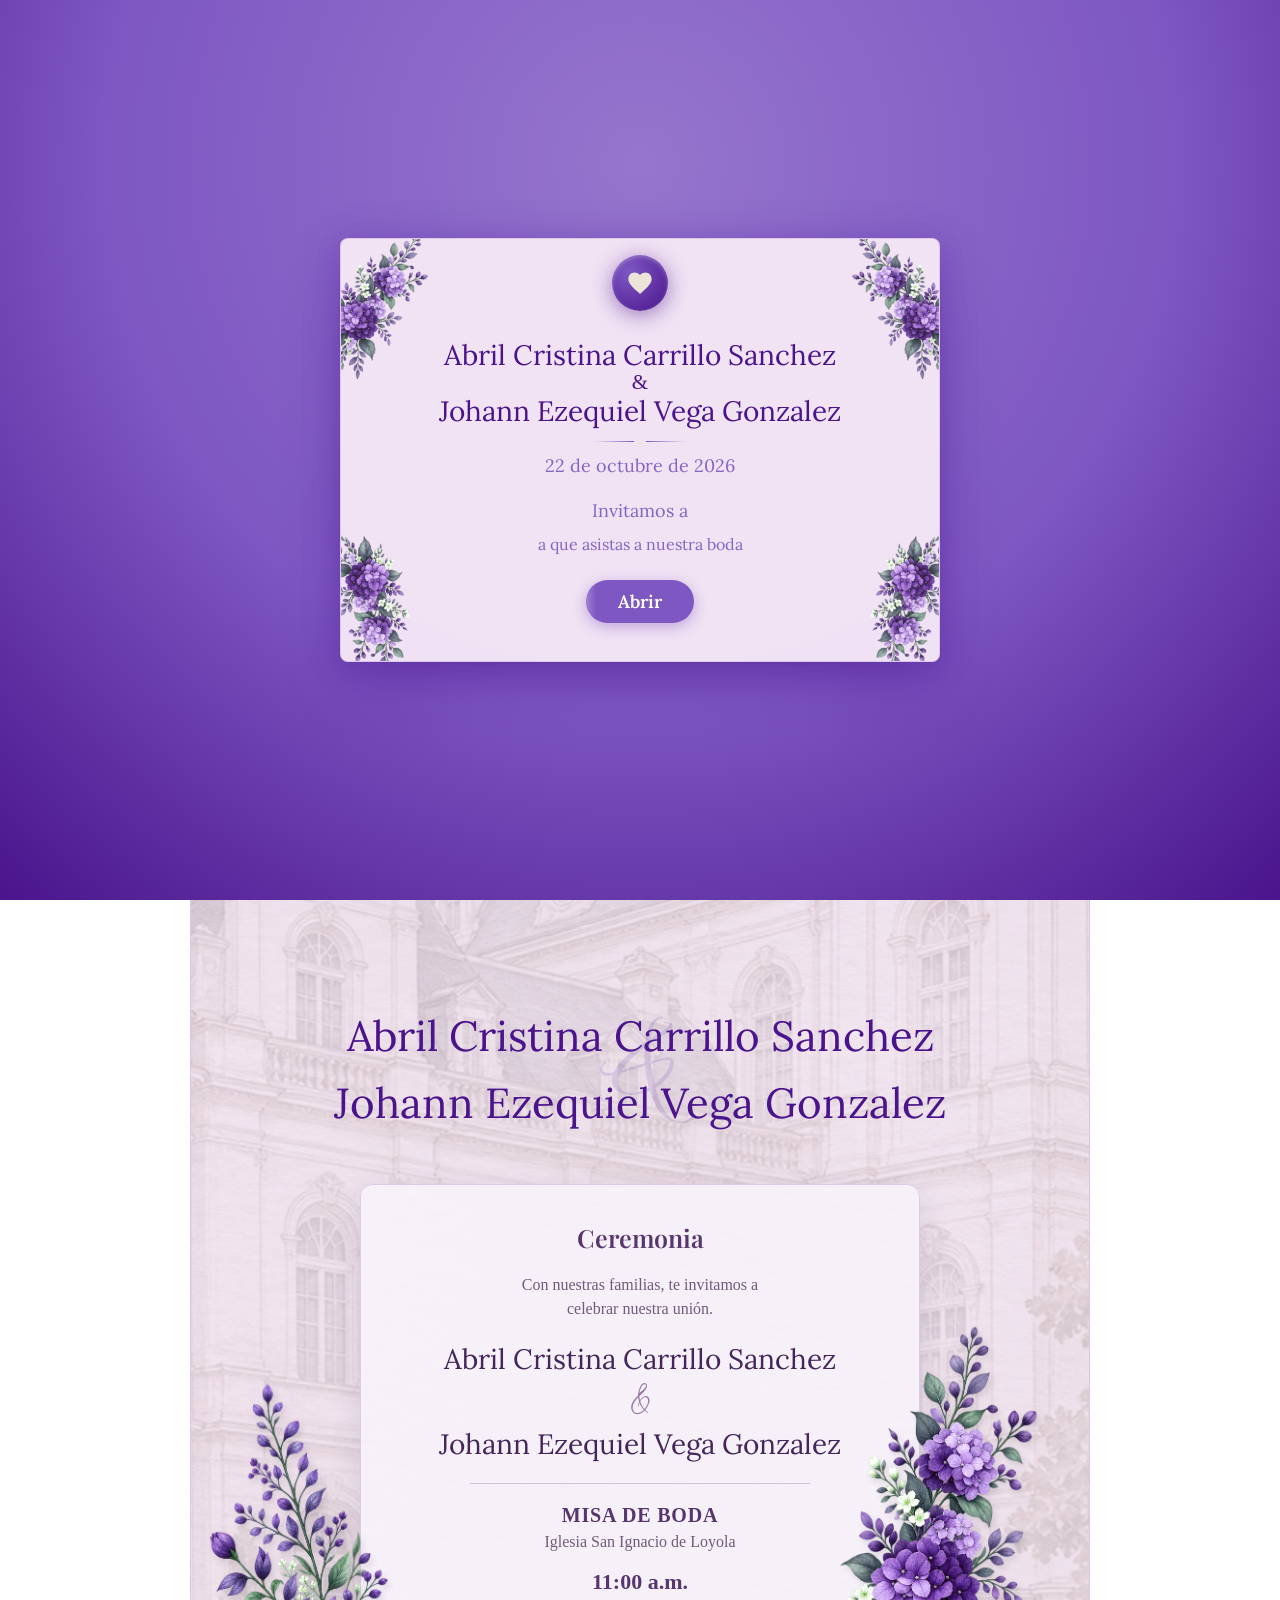
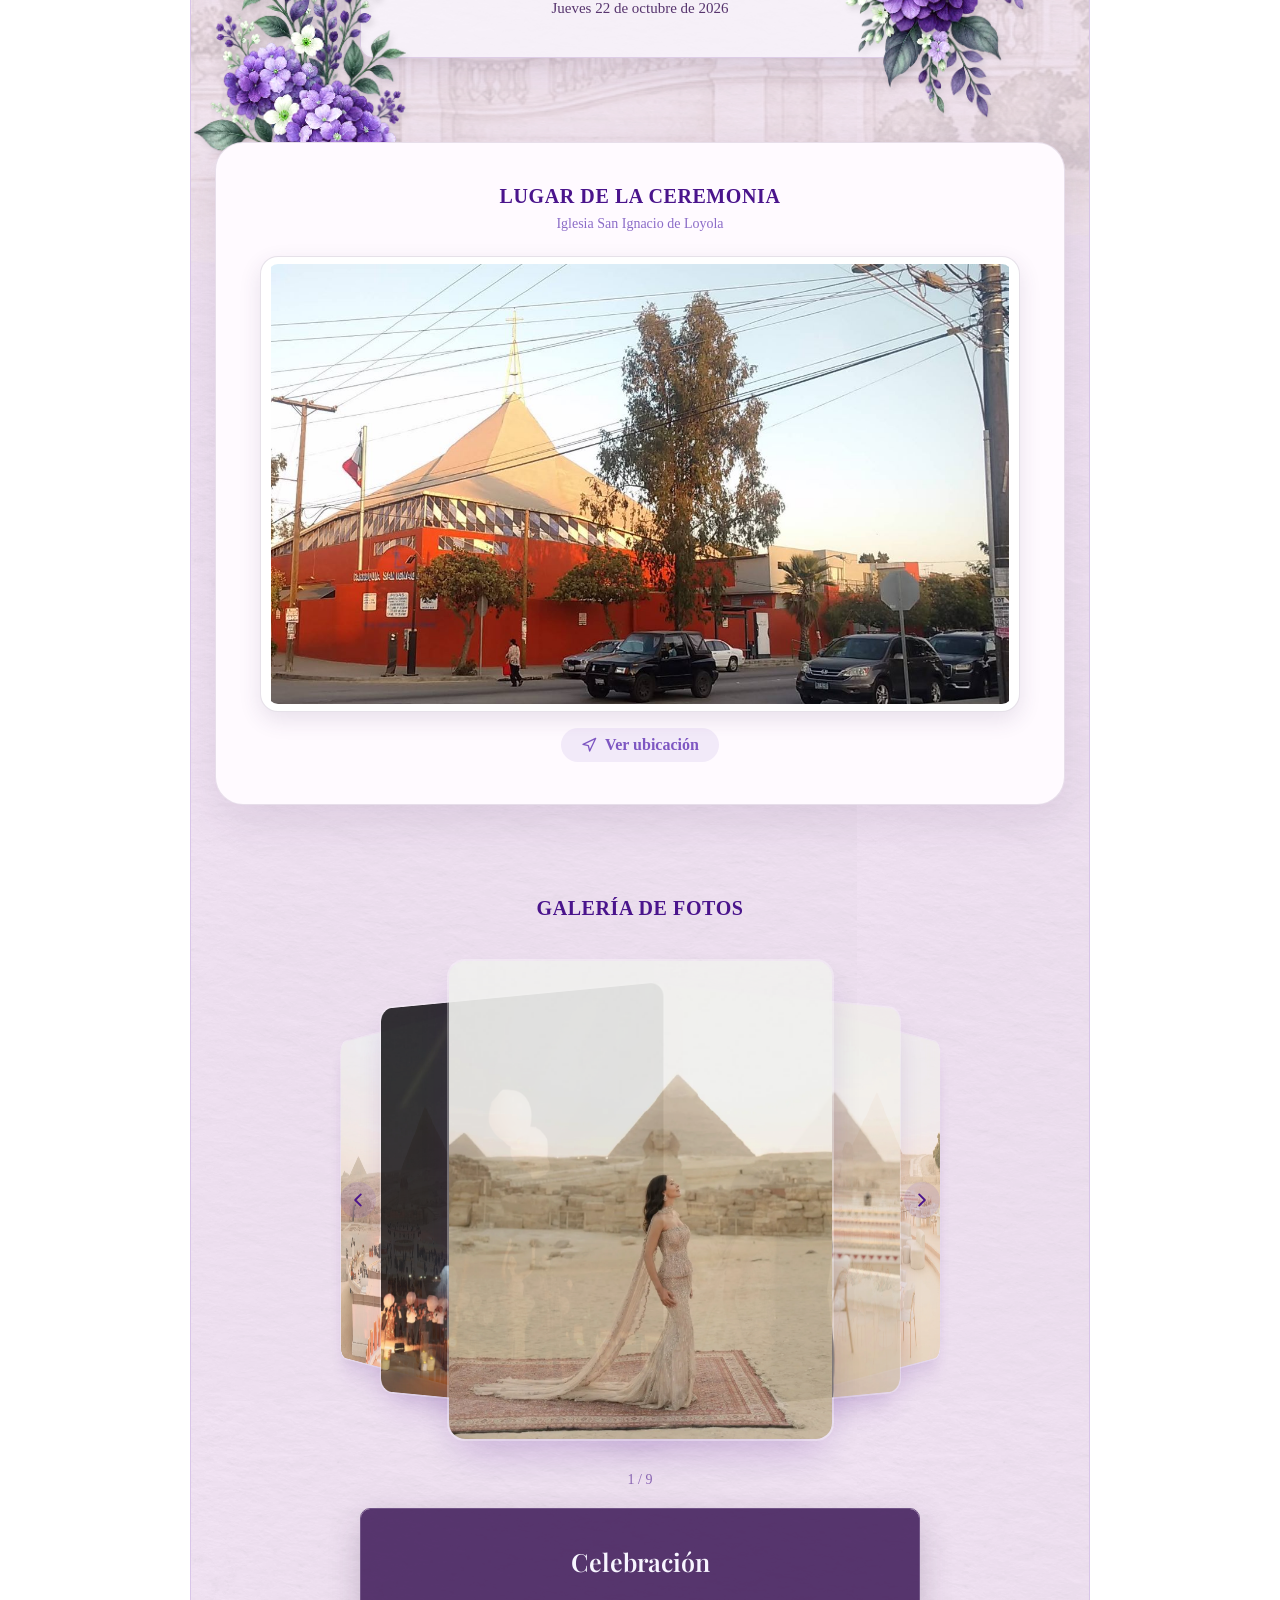
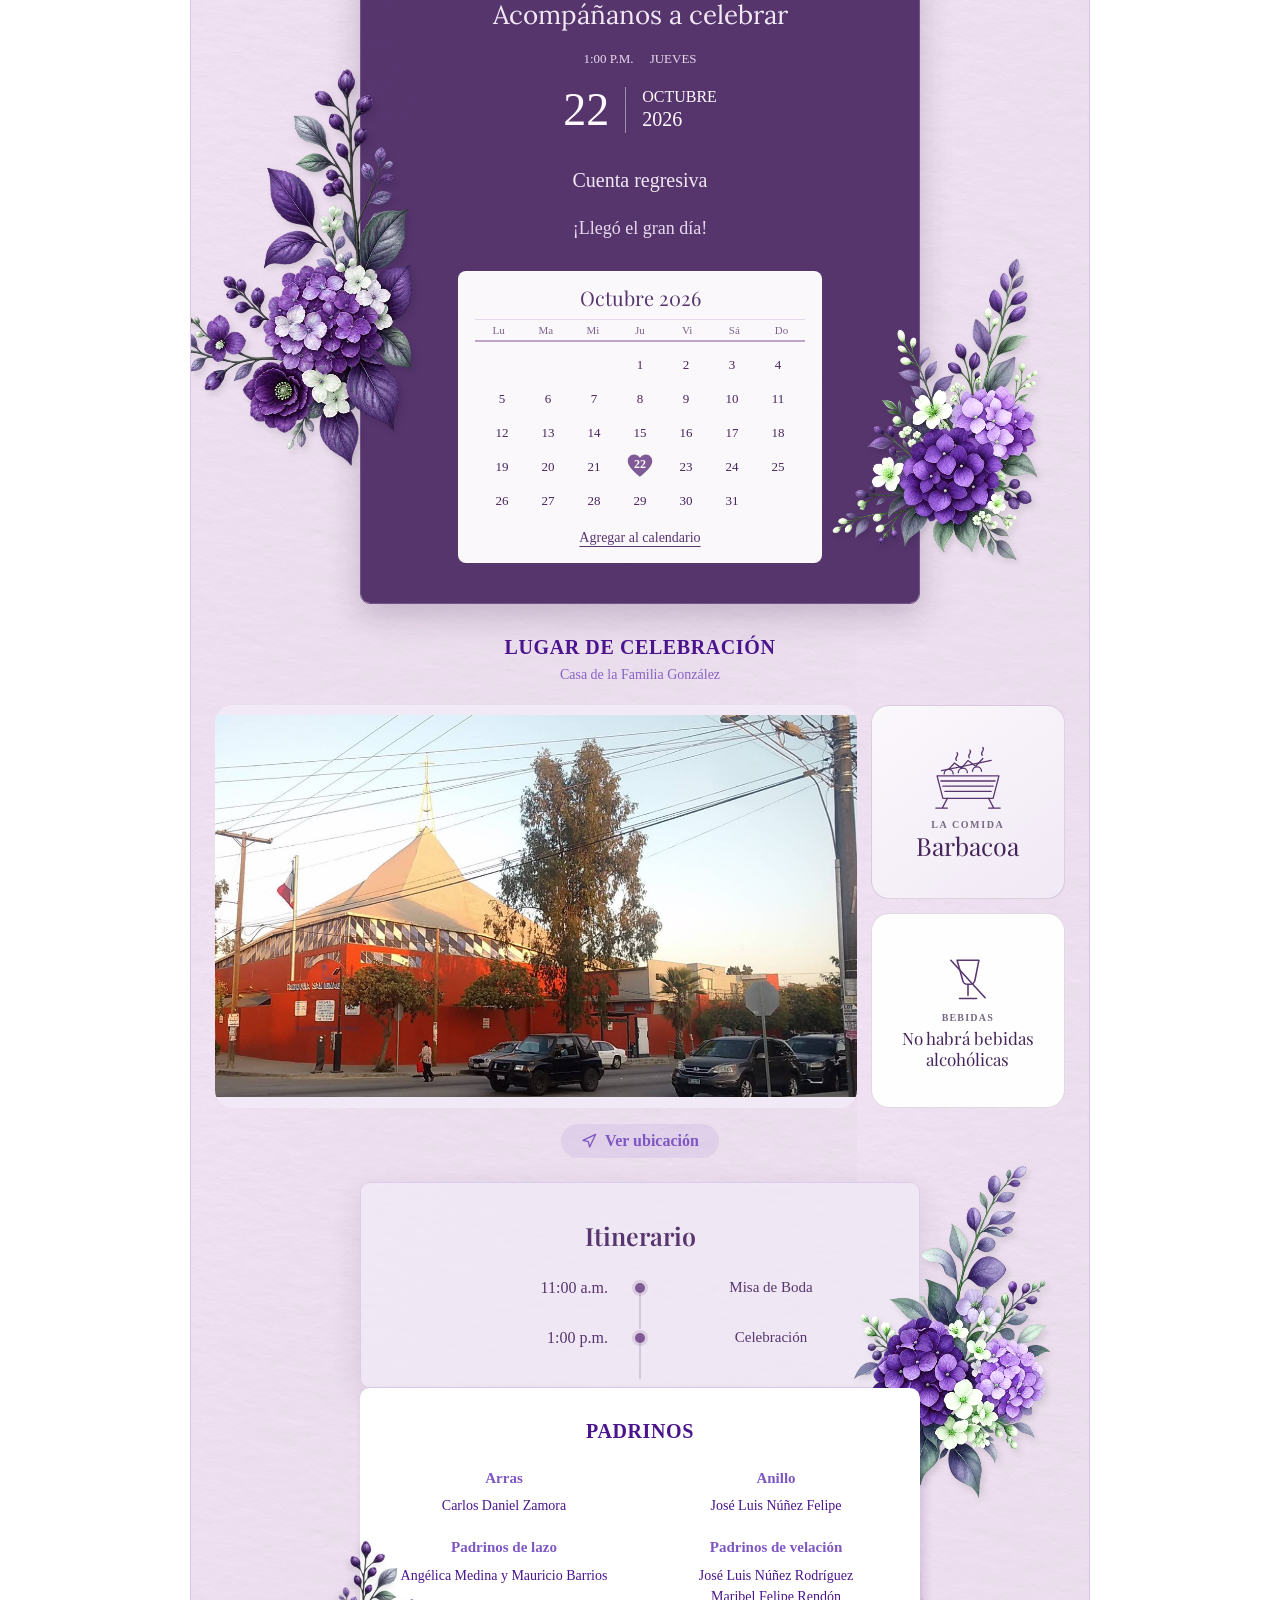
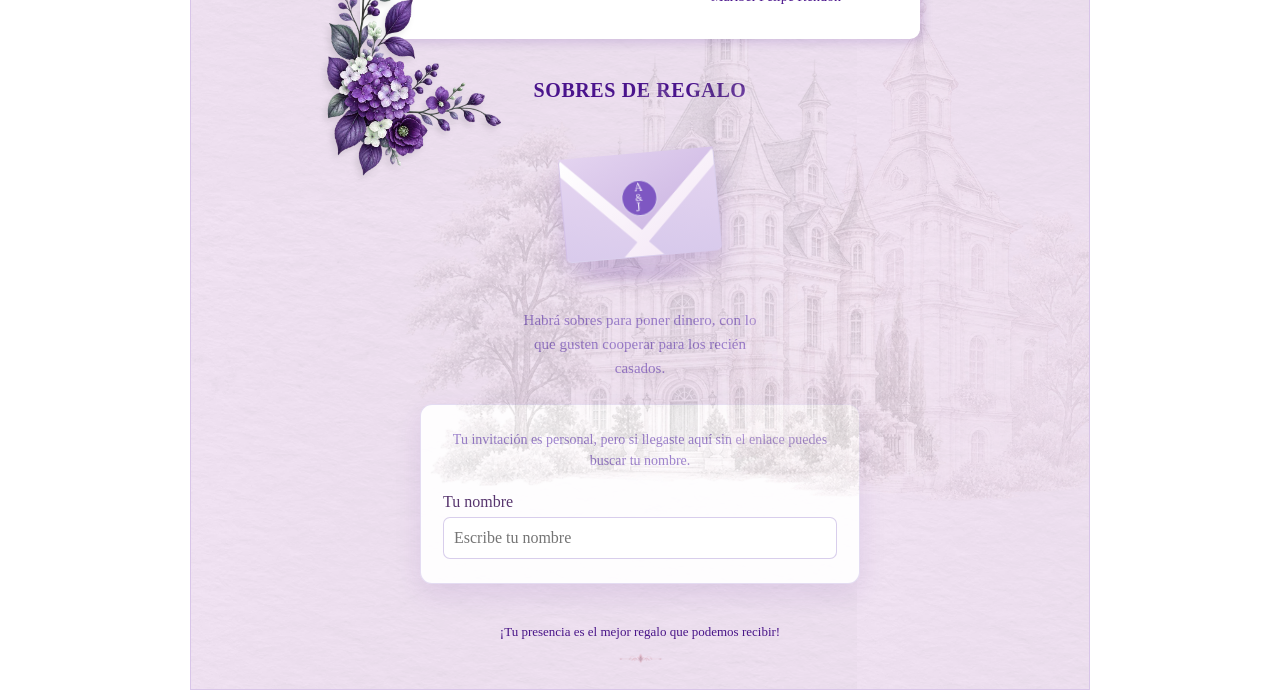
==== commit e14ff41c: "final" ====
--- a/index.html
+++ b/index.html
@@ -139,8 +139,8 @@
       </section>
 
       <!-- LUGAR DE LA CEREMONIA -->
-      <div class="mapa-wrap">
-        <section class="mapa">
+      <div class="mapa-wrap mapa-wrap--ceremonia">
+        <section class="mapa mapa--ceremonia">
           <h3>Lugar de la ceremonia</h3>
           <div class="direccion">Iglesia San Ignacio de Loyola</div>
           <img class="mapa-foto" src="assets/img/iglesia.jpg" alt="Iglesia San Ignacio de Loyola">
@@ -221,17 +221,18 @@
           <div class="celebracion-visual">
             <img class="mapa-foto" src="assets/img/iglesia.jpg" alt="Foto provisional del lugar de celebración">
             <div class="celebracion-detalles">
-              <div class="comida" aria-label="La comida será pozole">
+              <div class="comida" aria-label="La comida será barbacoa">
                 <svg class="comida__ilustracion" viewBox="0 0 180 112" fill="none" stroke="currentColor" stroke-width="2" stroke-linecap="round" stroke-linejoin="round" aria-hidden="true">
-                  <path d="M37 24v28m-7-28v17m7-17v17m7-17v17m-7 11v39m0 0c-8 0-12-7-12-16V52m12 39c8 0 12-7 12-16V52"/>
-                  <path d="M143 24c-8 0-13 10-13 24v9h13v34m0-67v67"/>
-                  <path d="M58 57c0 23 14 39 32 39s32-16 32-39H58Z"/>
-                  <path d="M53 57h74m-66 8c3 14 13 23 29 23s26-9 29-23"/>
-                  <path d="M75 43c-5-5 5-7 0-12m15 12c-5-5 5-7 0-12m15 12c-5-5 5-7 0-12"/>
-                  <path d="M67 101h47"/>
+                  <path d="M42 51h96l-9 35H51l-9-35Z"/>
+                  <path d="M48 59h84m-81 8h78m-75 8h72"/>
+                  <path d="m58 86-8 15m72-15 8 15M40 101h18m64 0h18"/>
+                  <path d="M49 43 126 27"/>
+                  <path d="m60 41 9-10 11 8 10-12 12 9 11-12"/>
+                  <path d="M53 48c0-4 3-7 7-7s7 3 7 7m8-2c0-4 3-7 7-7s7 3 7 7m8-2c0-4 3-7 7-7s7 3 7 7"/>
+                  <path d="M72 27c-4-5 5-7 1-12m19 8c-4-5 5-7 1-12m19 8c-4-5 5-7 1-12"/>
                 </svg>
                 <span class="comida__rotulo">La comida</span>
-                <span class="comida__nombre">Pozole</span>
+                <span class="comida__nombre">Barbacoa</span>
               </div>
               <div class="bebidas" aria-label="No habrá bebidas alcohólicas">
                 <svg class="bebidas__ilustracion" viewBox="0 0 72 72" fill="none" stroke="currentColor" stroke-width="2" stroke-linecap="round" stroke-linejoin="round" aria-hidden="true">
--- a/assets/css/styles.css
+++ b/assets/css/styles.css
@@ -740,11 +740,25 @@
 
 /* Mapa */
 .mapa-wrap { position: relative; z-index: 10; }
+.mapa-wrap--ceremonia {
+  z-index: 11;
+  margin: 84px auto 52px;
+  padding: 0 24px;
+}
 .mapa {
   display: flex;
   flex-direction: column;
   align-items: center;
   padding: 32px 24px 24px;
+}
+.mapa--ceremonia {
+  width: min(100%, 920px);
+  margin: 0 auto;
+  padding: clamp(24px, 4vw, 42px);
+  border: 1px solid rgba(87, 53, 110, .14);
+  border-radius: 28px;
+  background: #fffaff;
+  box-shadow: 0 16px 42px rgba(69, 38, 90, .1);
 }
 .mapa h3 {
   text-transform: uppercase;
@@ -843,7 +857,23 @@
   object-fit: contain;
   border-radius: 18px;
 }
+.mapa--ceremonia .mapa-foto {
+  max-width: 760px;
+  margin-top: 24px;
+  padding: 7px;
+  border: 1px solid rgba(87, 53, 110, .15);
+  background: #fff;
+  box-shadow: 0 8px 22px rgba(69, 38, 90, .12);
+}
 @media (max-width: 767px) {
+  .mapa-wrap--ceremonia {
+    margin: 58px auto 40px;
+    padding: 0 18px;
+  }
+  .mapa--ceremonia {
+    padding: 24px 18px 26px;
+    border-radius: 22px;
+  }
   .celebracion-visual {
     grid-template-columns: minmax(0, 1fr);
     gap: 12px;
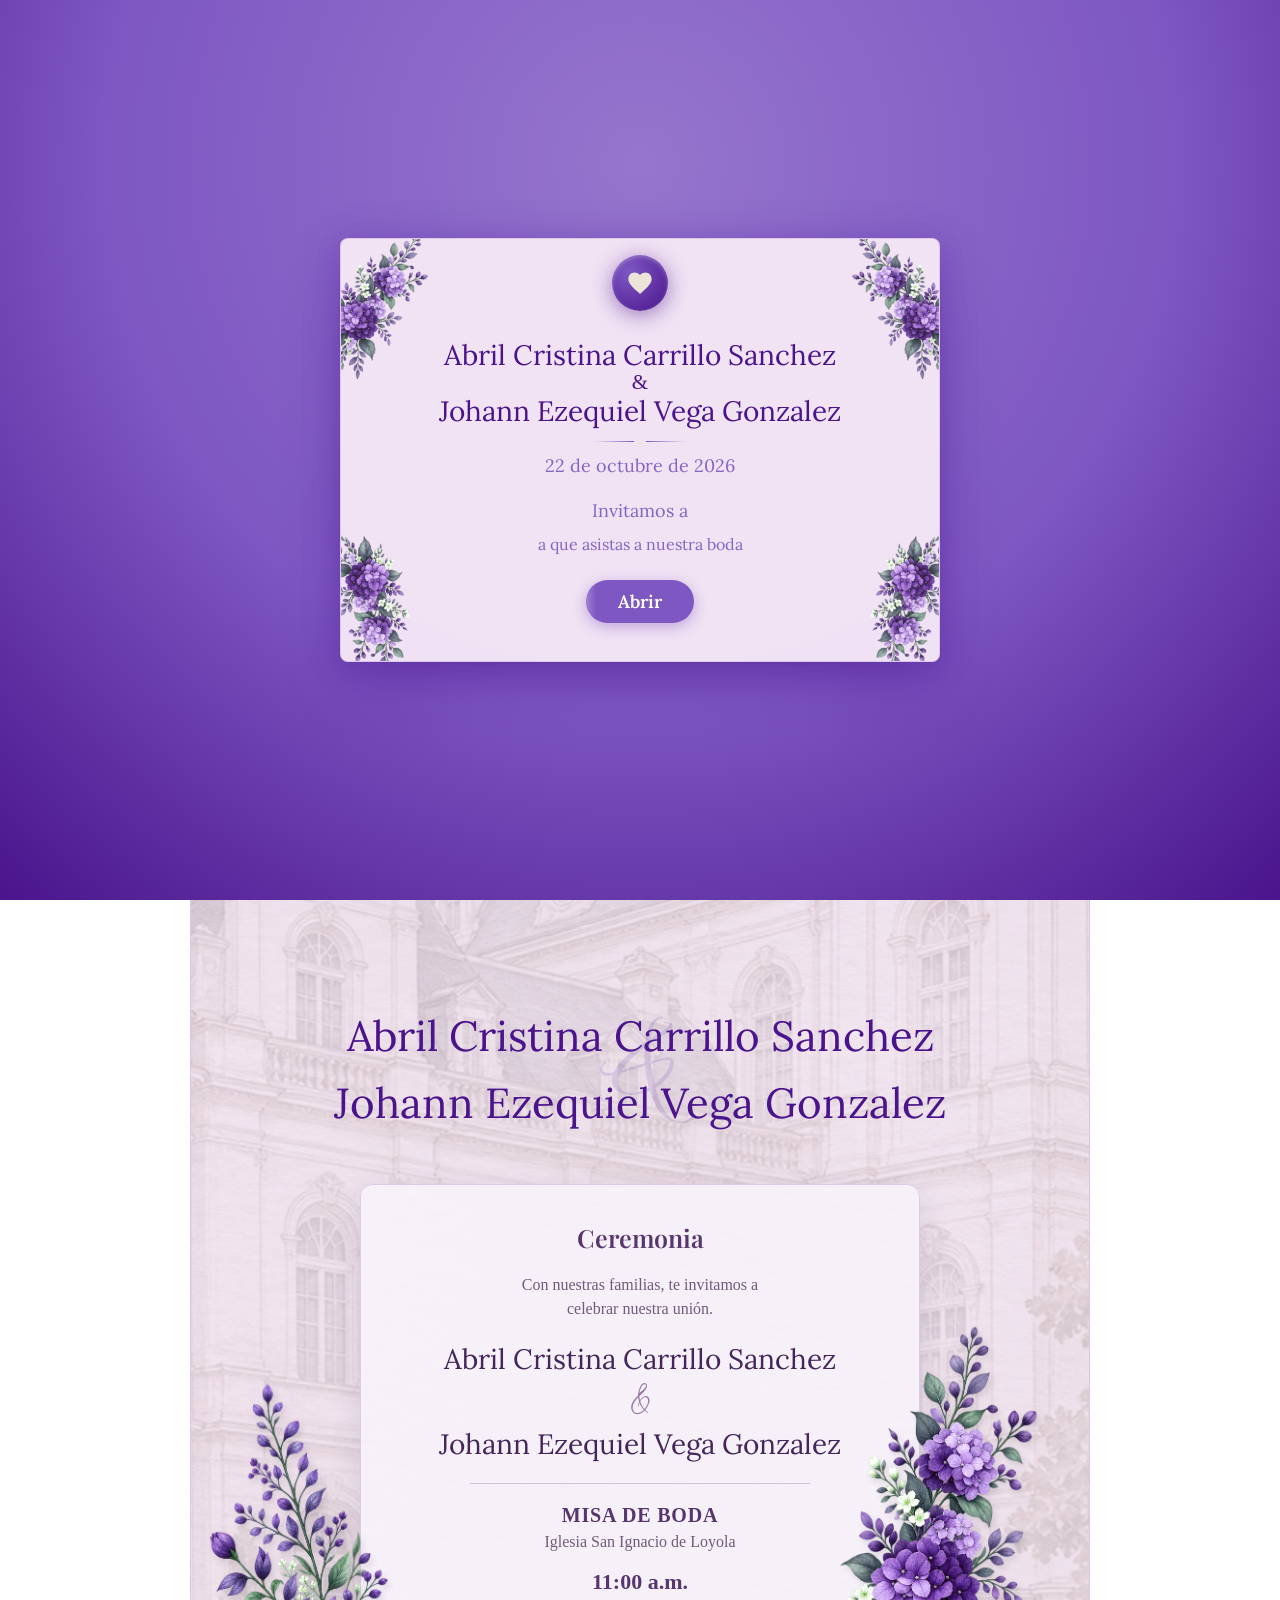
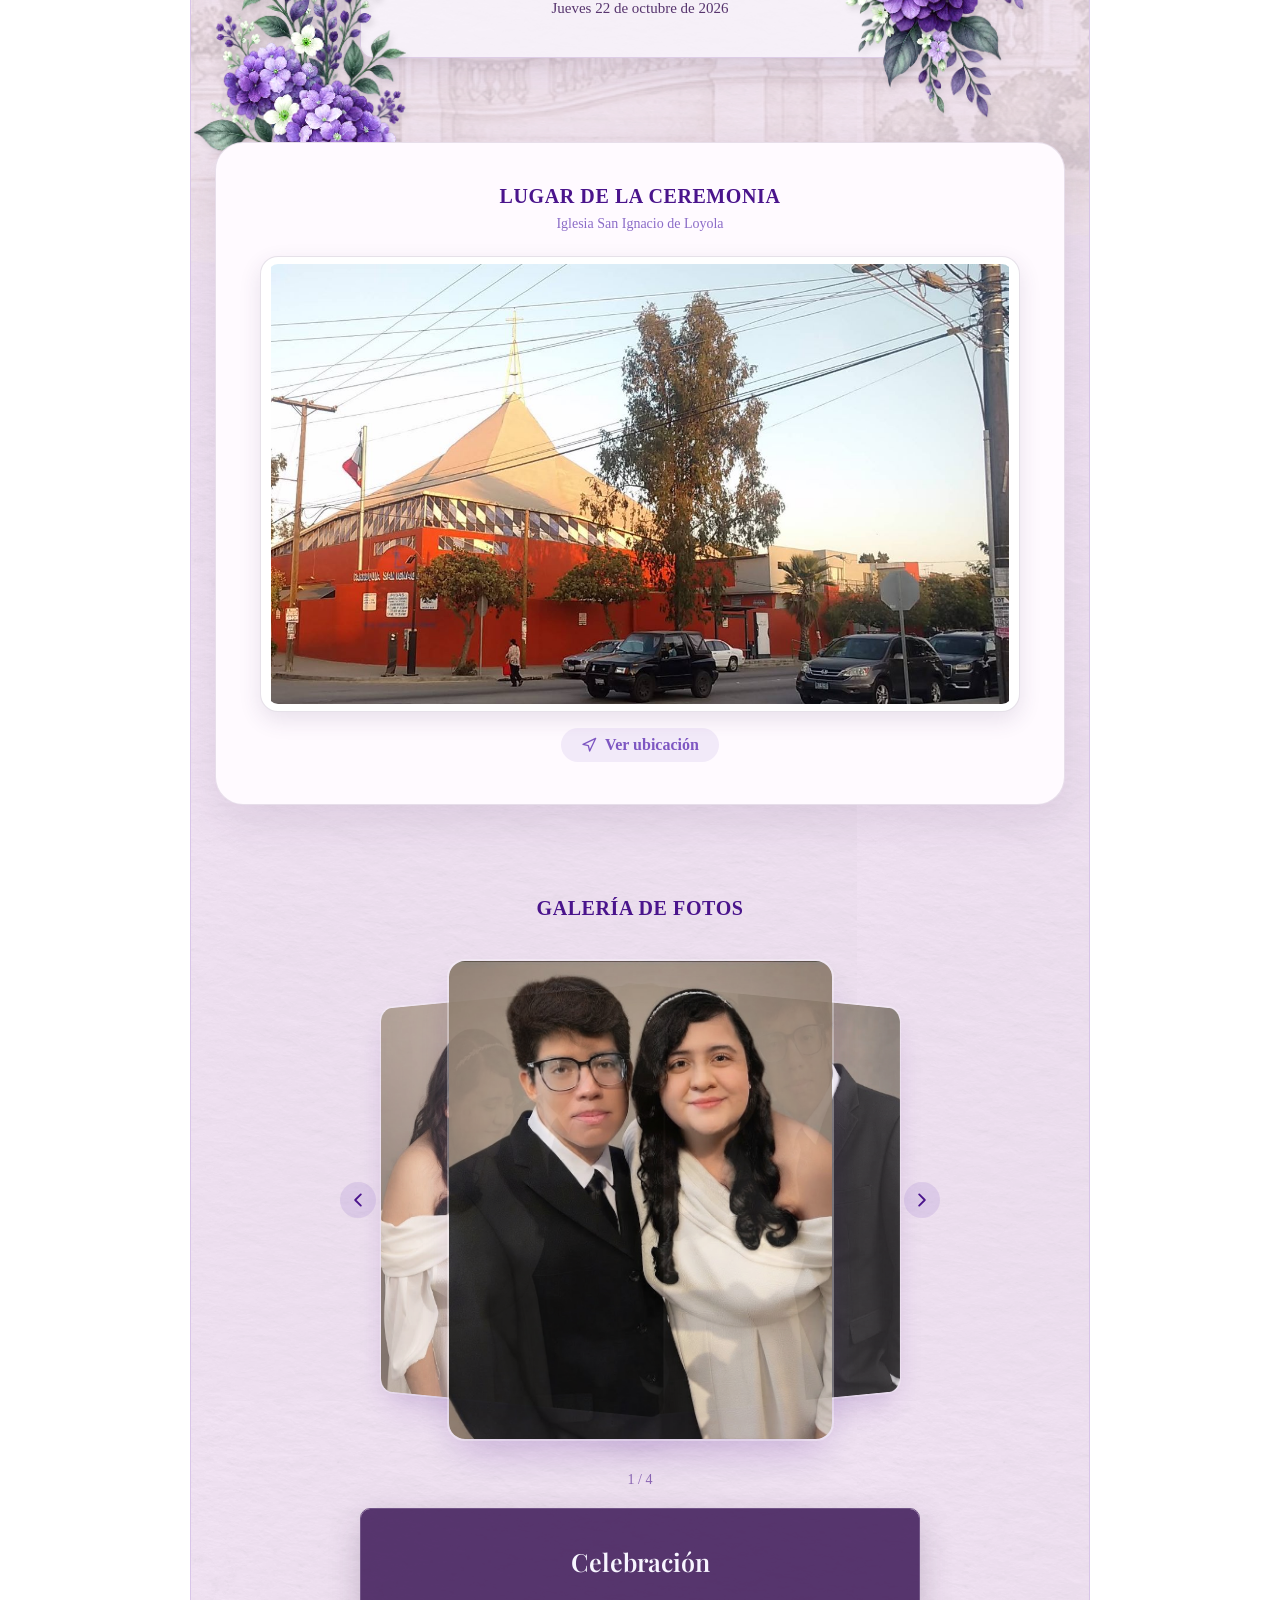
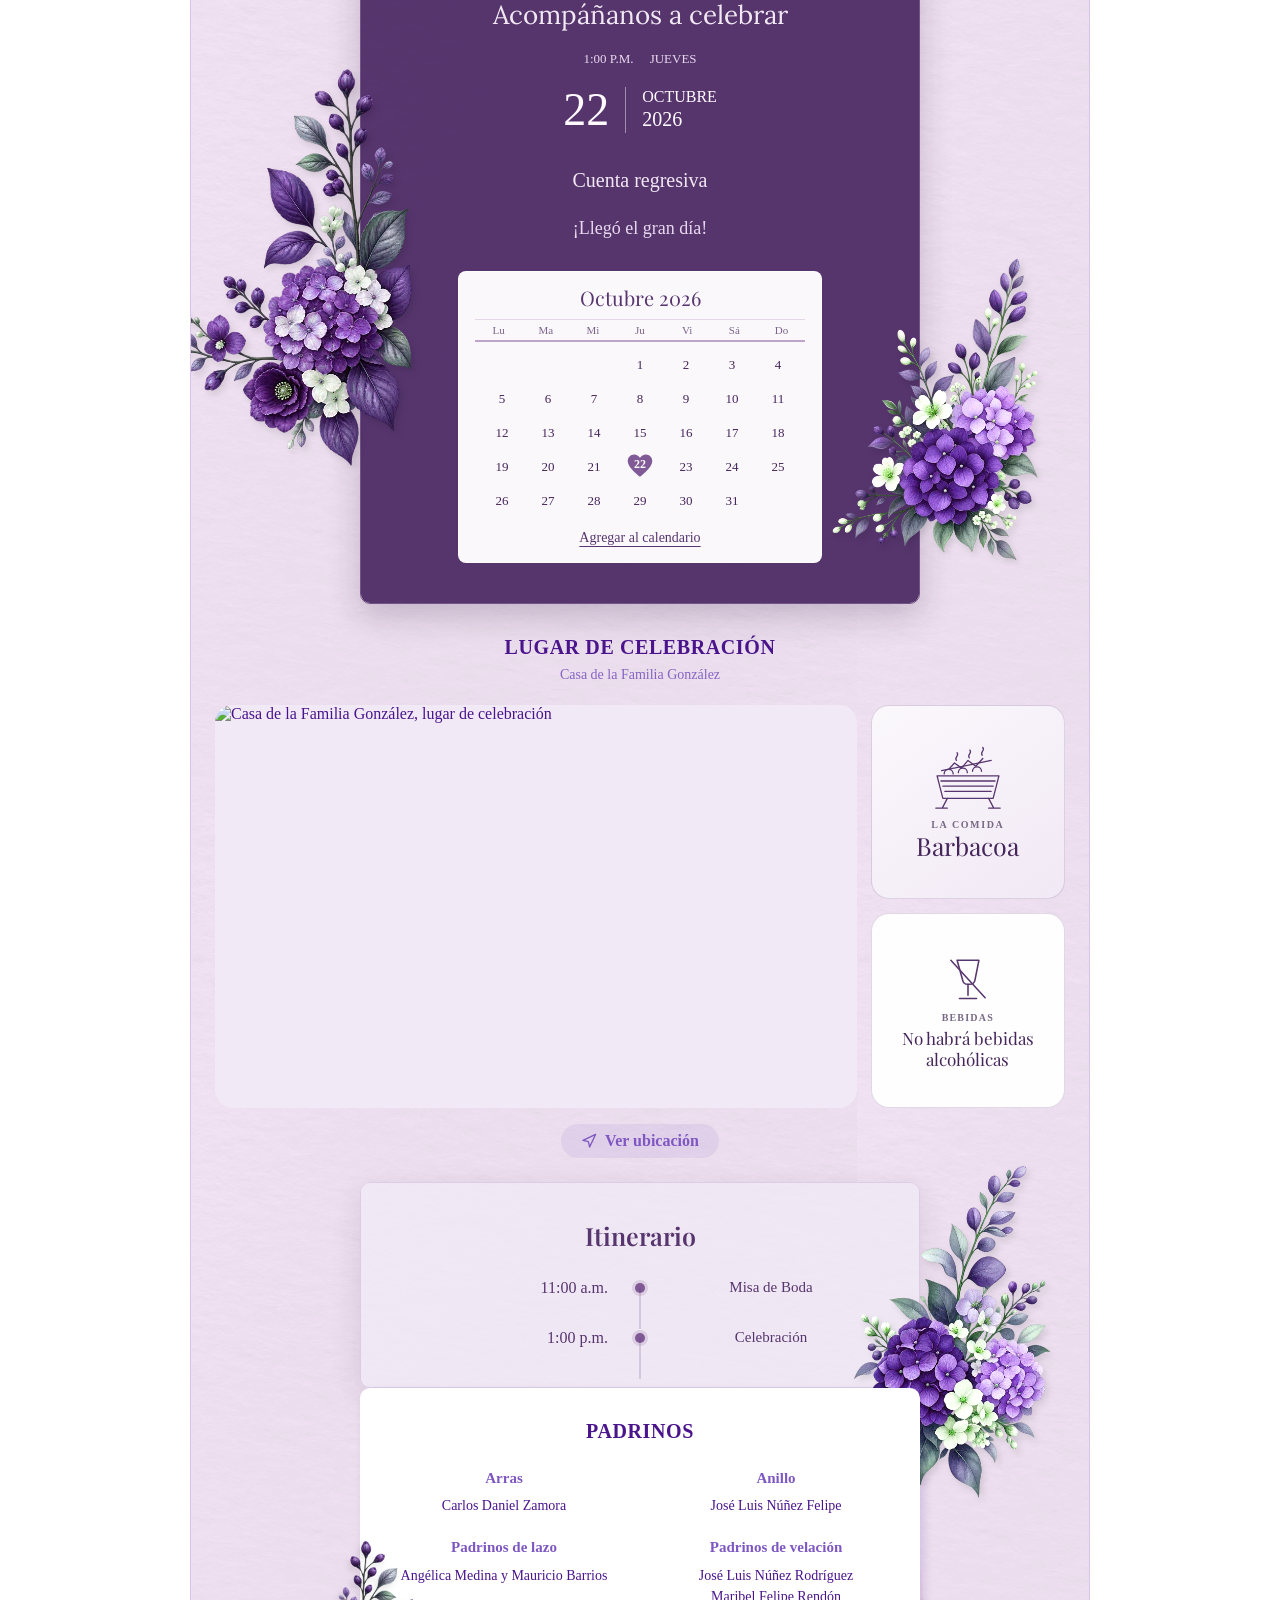
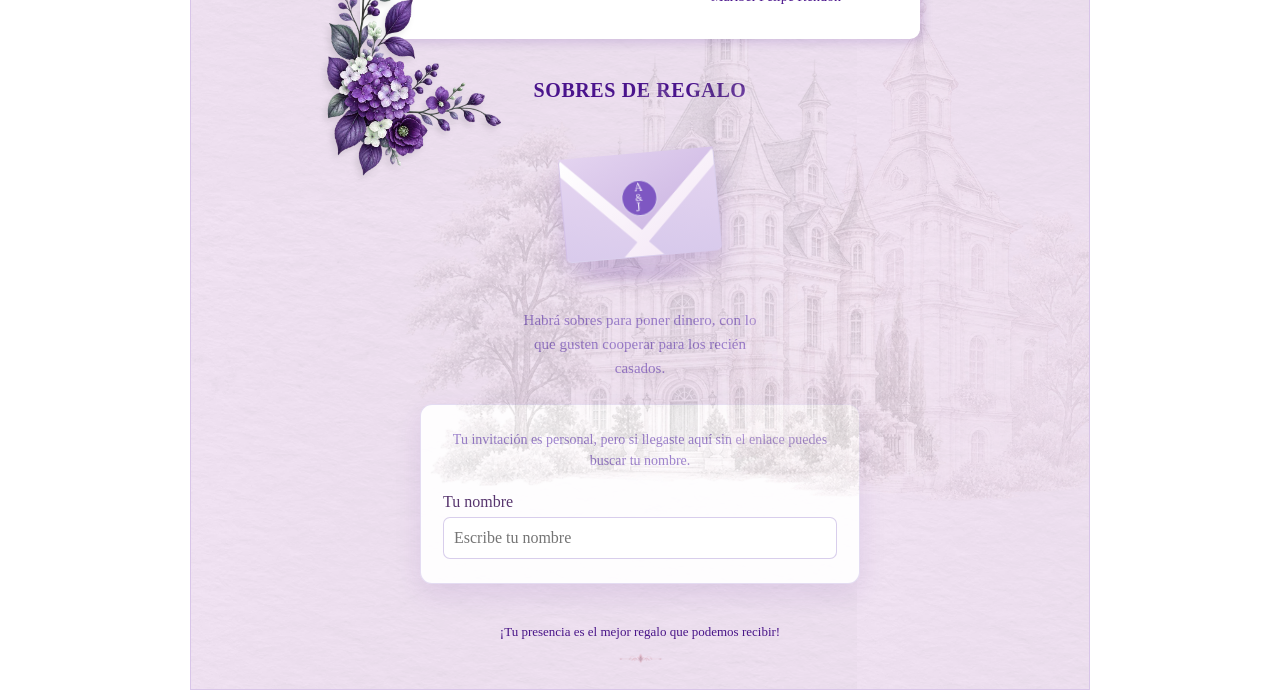
==== commit 2f506837: "Actualiza fotos y carrusel movil Co-authored-by: Copilot <223556219+Copilot@users.noreply.github.com" ====
--- a/index.html
+++ b/index.html
@@ -88,7 +88,7 @@
             <img class="flor-fondo" src="assets/img/minimalism/flower-background.webp" alt="" aria-hidden="true">
             <img class="env-fondo" src="assets/img/minimalism/envelope-background.webp" alt="" aria-hidden="true">
             <div class="polaroid p1 db">
-              <img src="assets/img/nuestros.jpg" alt="Abril y Johann">
+              <img src="assets/img/abril.jpeg" alt="Abril">
             </div>
             <div class="polaroid p2 db">
               <img src="assets/img/nuestros.jpg" alt="Abril y Johann">
@@ -156,10 +156,10 @@
         <div class="galeria">
           <h2>Galería de Fotos</h2>
           <div class="carrusel">
-            <button type="button" class="flecha prev" aria-label="Previous photo">
+            <button type="button" class="flecha prev" aria-label="Foto anterior">
               <svg viewBox="0 0 24 24" fill="none" stroke="currentColor" stroke-width="2.5"><path stroke-linecap="round" stroke-linejoin="round" d="M15.75 19.5L8.25 12l7.5-7.5"/></svg>
             </button>
-            <button type="button" class="flecha next" aria-label="Next photo">
+            <button type="button" class="flecha next" aria-label="Foto siguiente">
               <svg viewBox="0 0 24 24" fill="none" stroke="currentColor" stroke-width="2.5"><path stroke-linecap="round" stroke-linejoin="round" d="M8.25 4.5l7.5 7.5-7.5 7.5"/></svg>
             </button>
             <div class="escena" id="escena"></div>
@@ -219,7 +219,7 @@
           <h3>Lugar de Celebración</h3>
           <div class="direccion">Casa de la Familia González</div>
           <div class="celebracion-visual">
-            <img class="mapa-foto" src="assets/img/iglesia.jpg" alt="Foto provisional del lugar de celebración">
+            <img class="mapa-foto" src="assets/img/casaFamilia.png" alt="Casa de la Familia González, lugar de celebración">
             <div class="celebracion-detalles">
               <div class="comida" aria-label="La comida será barbacoa">
                 <svg class="comida__ilustracion" viewBox="0 0 180 112" fill="none" stroke="currentColor" stroke-width="2" stroke-linecap="round" stroke-linejoin="round" aria-hidden="true">
--- a/assets/css/styles.css
+++ b/assets/css/styles.css
@@ -596,7 +596,7 @@
 }
 @media (min-width: 768px) { .carrusel { max-width: 600px; height: 520px; } }
 .flecha {
-  display: none;
+  display: flex;
   position: absolute;
   top: 50%;
   transform: translateY(-50%);
@@ -615,7 +615,21 @@
 .flecha svg { width: 18px; height: 18px; }
 .flecha.prev { left: 0; }
 .flecha.next { right: 0; }
-@media (min-width: 768px) { .flecha { display: flex; } }
+@media (max-width: 767px) {
+  .galeria { padding-right: 16px; padding-left: 16px; }
+  .carrusel {
+    width: 100%;
+    height: clamp(280px, 82vw, 340px);
+  }
+  .flecha {
+    width: 34px;
+    height: 34px;
+    background: rgba(255, 255, 255, .9);
+    box-shadow: 0 2px 10px rgba(74, 20, 140, .16);
+  }
+  .flecha.prev { left: 2px; }
+  .flecha.next { right: 2px; }
+}
 .escena {
   position: relative;
   width: 100%;
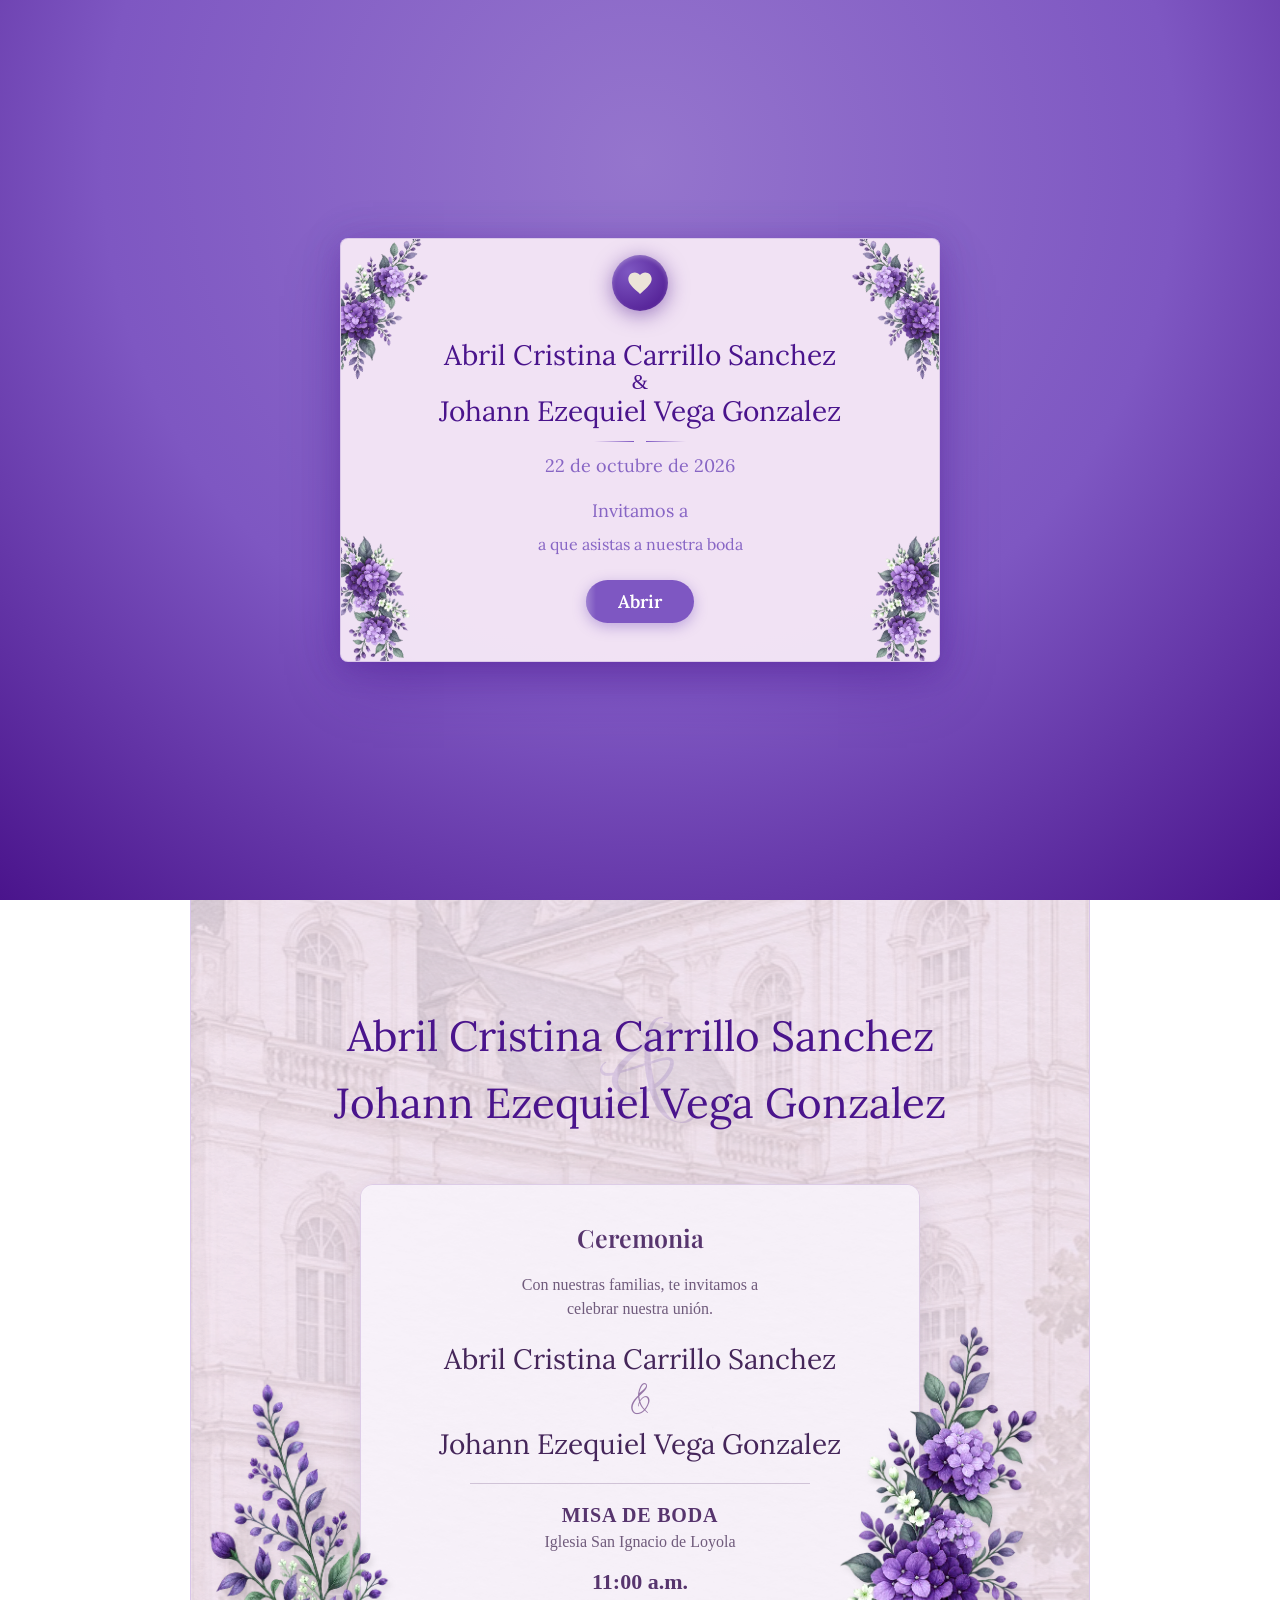
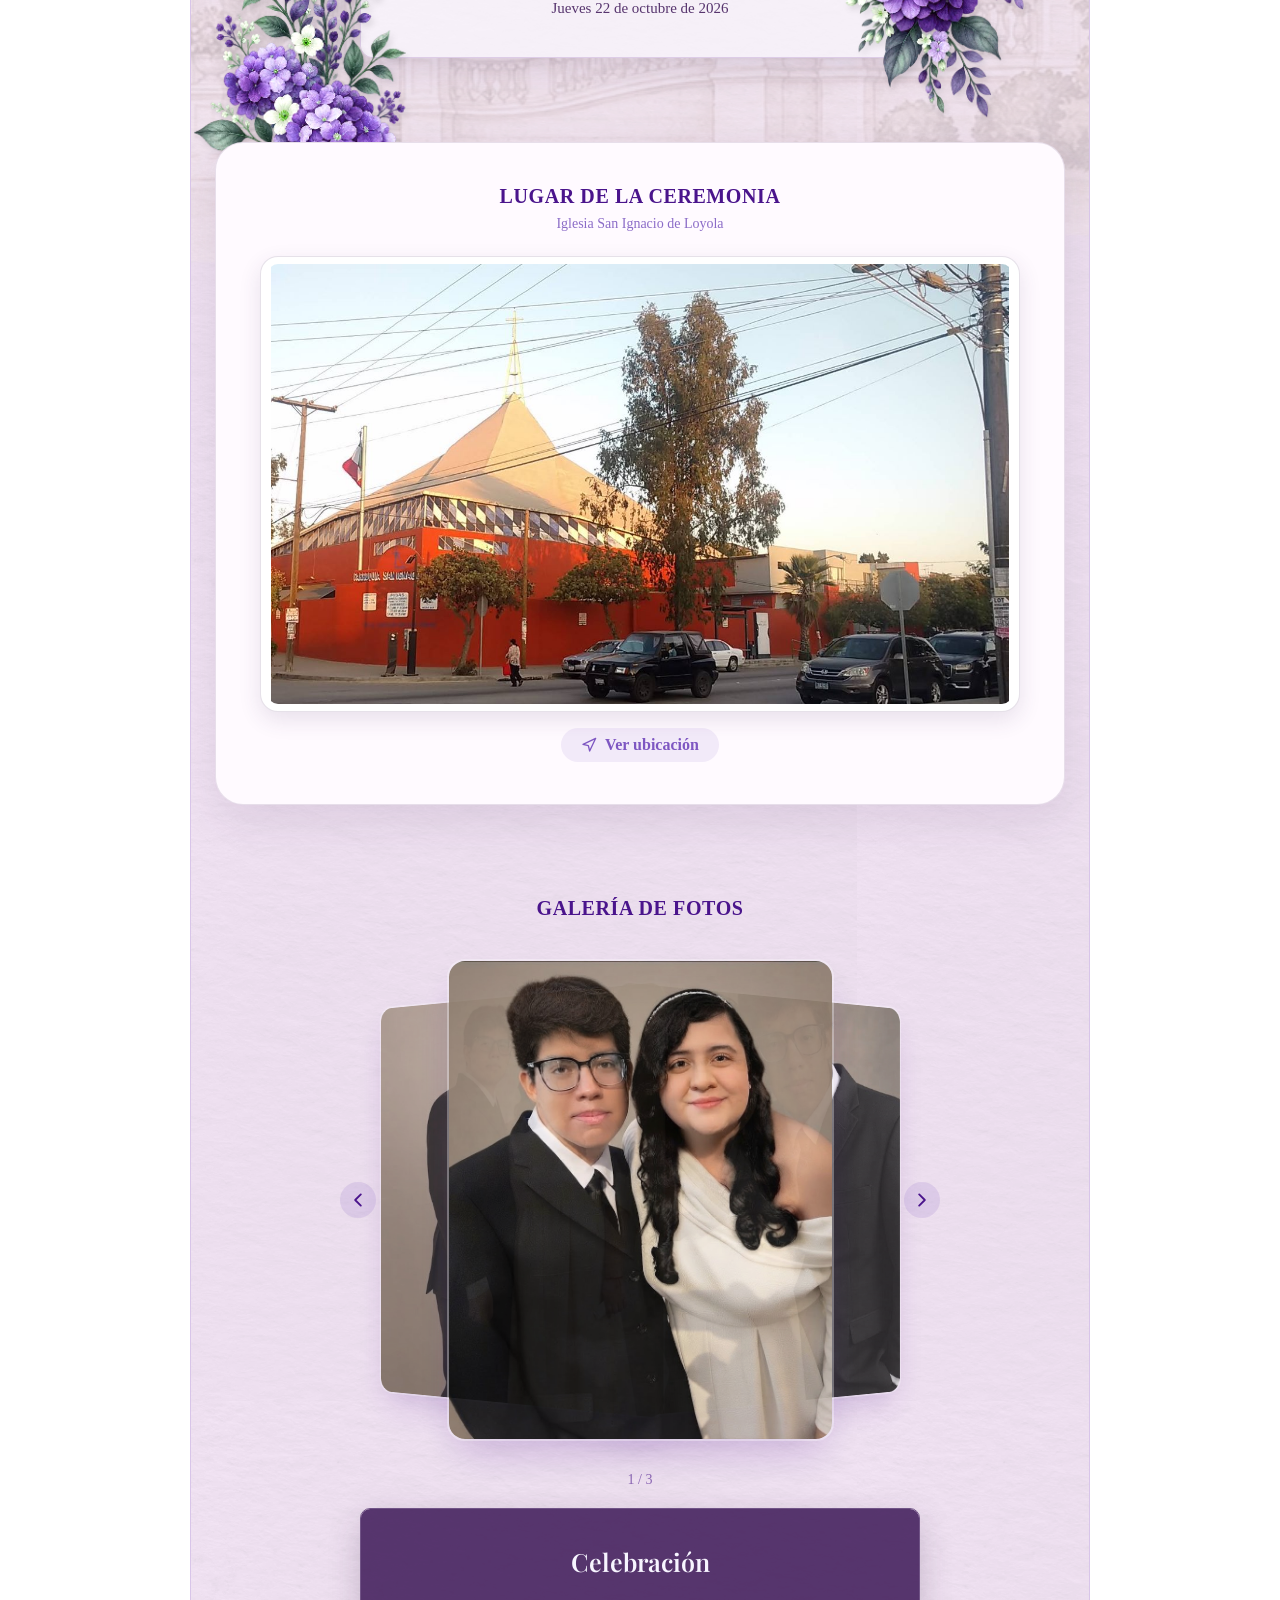
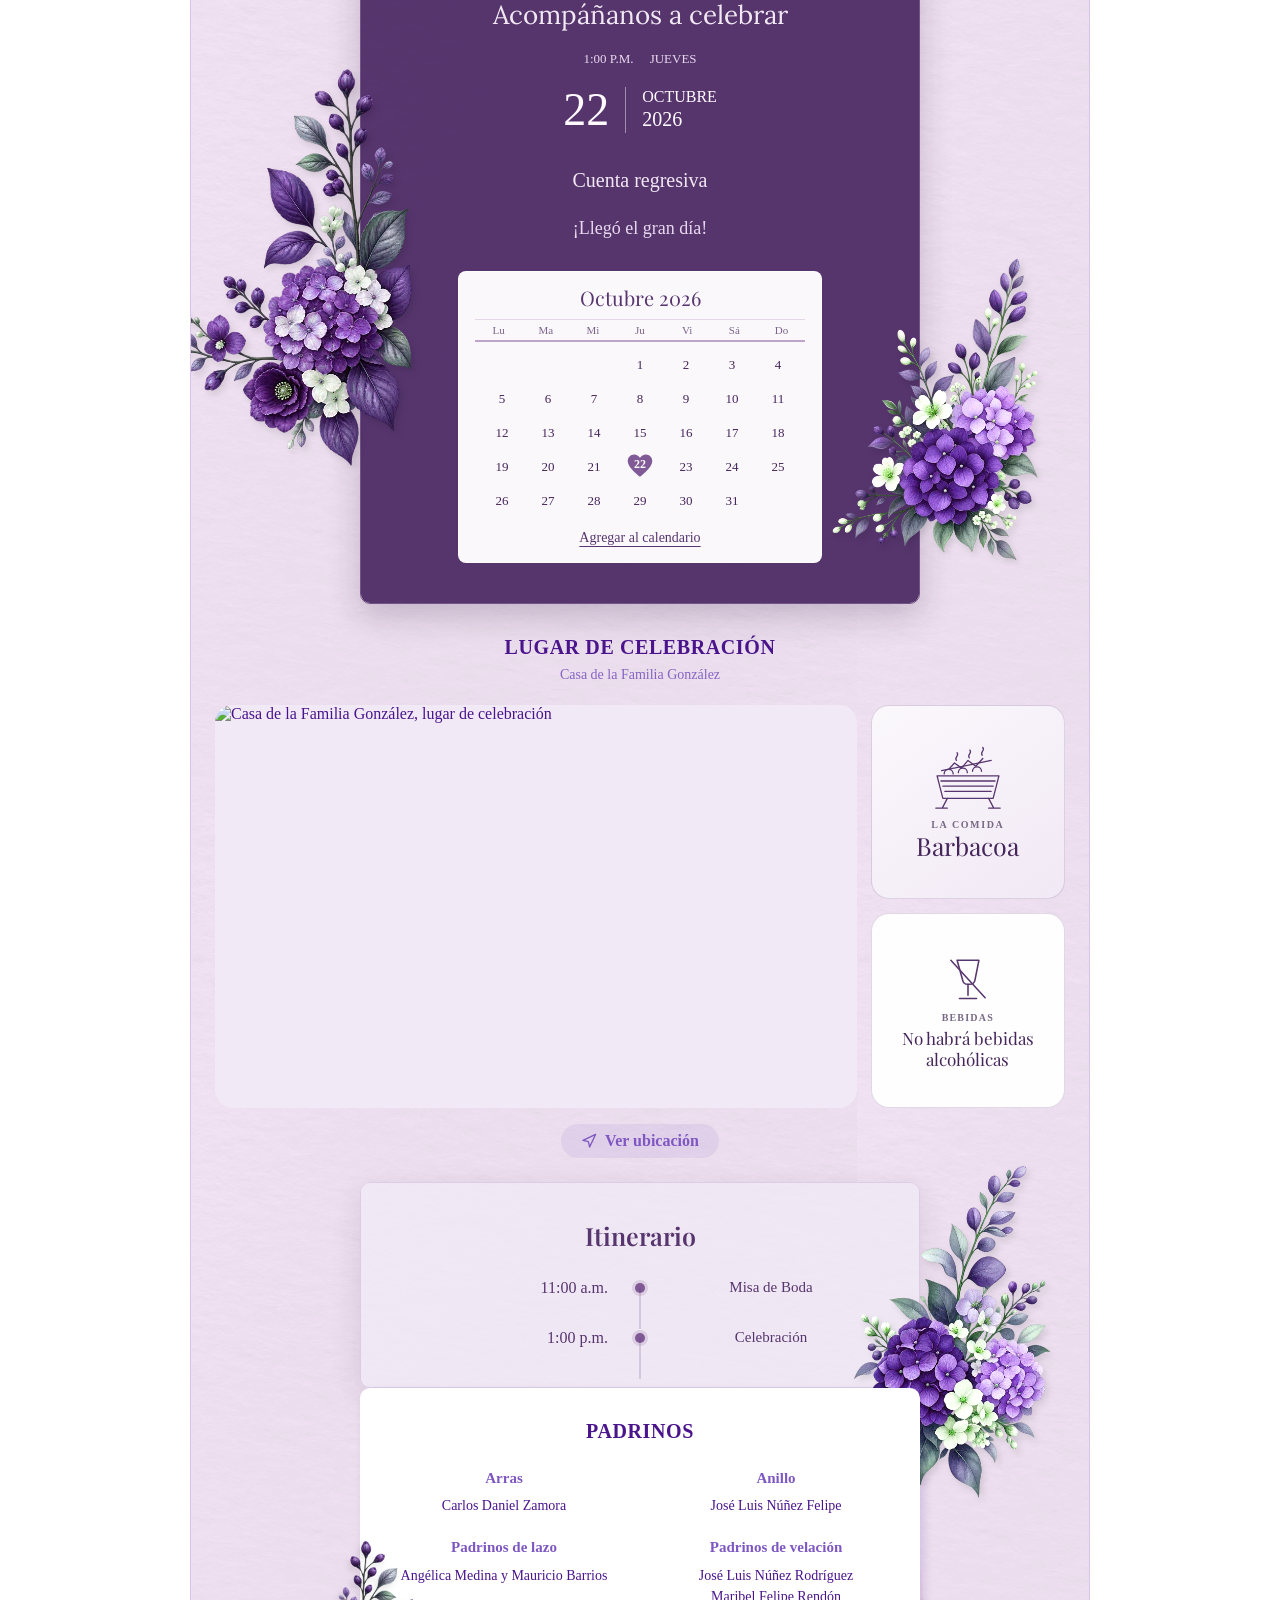
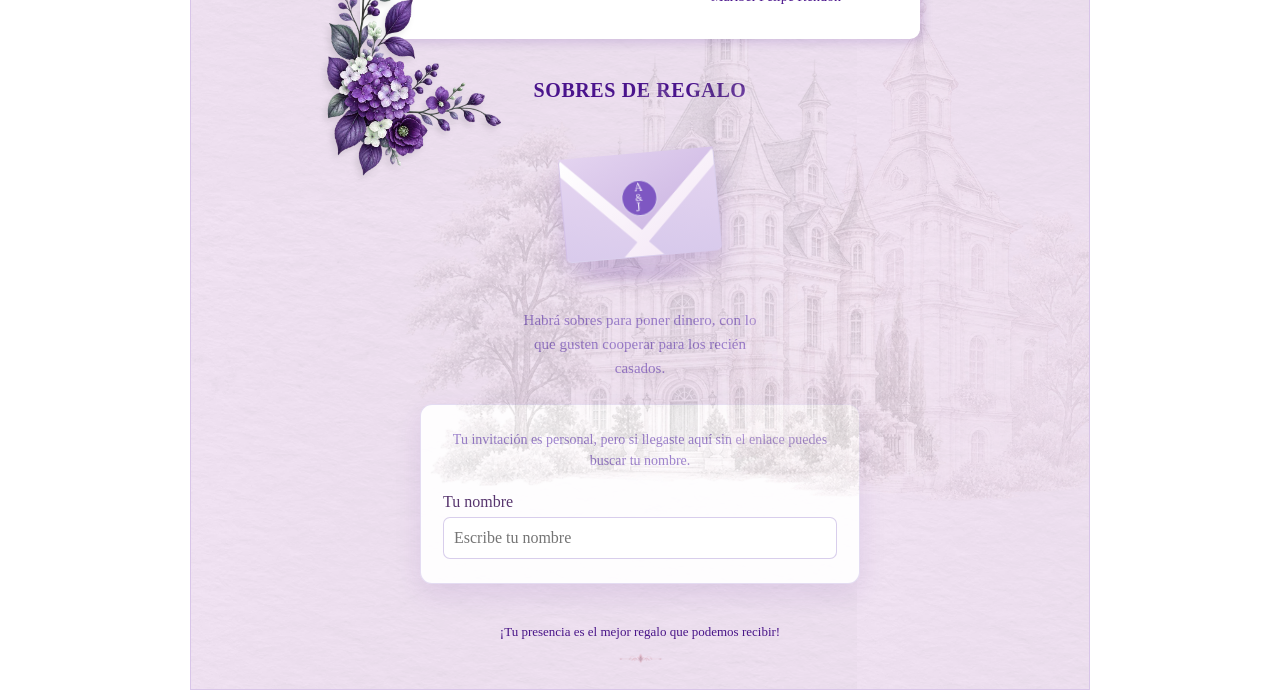
==== commit b73ae24f: "Limpia fotos sin uso del carrusel Co-authored-by: Copilot <223556219+Copilot@users.noreply.github.co" ====
--- a/index.html
+++ b/index.html
@@ -88,9 +88,6 @@
             <img class="flor-fondo" src="assets/img/minimalism/flower-background.webp" alt="" aria-hidden="true">
             <img class="env-fondo" src="assets/img/minimalism/envelope-background.webp" alt="" aria-hidden="true">
             <div class="polaroid p1 db">
-              <img src="assets/img/abril.jpeg" alt="Abril">
-            </div>
-            <div class="polaroid p2 db">
               <img src="assets/img/nuestros.jpg" alt="Abril y Johann">
             </div>
             <img class="env-tapa" src="assets/img/minimalism/envelope-cover.webp" alt="" aria-hidden="true">
--- a/assets/css/styles.css
+++ b/assets/css/styles.css
@@ -344,21 +344,12 @@
 }
 .polaroid img { width: 100%; height: 100%; object-fit: cover; display: block; }
 .polaroid.p1 {
-  left: 0.9%;
-  top: -15.7%;
-  width: 67.4%;
-  aspect-ratio: 191 / 255;
+  left: 10%;
+  top: -8%;
+  width: 80%;
+  aspect-ratio: 0.8 / 1;
   transform: rotate(-9.93deg);
   animation: dbFloat 6.5s ease-in-out .2s infinite;
-  will-change: transform;
-}
-.polaroid.p2 {
-  left: 31%;
-  top: 8.8%;
-  width: 59.2%;
-  aspect-ratio: 167 / 219;
-  transform: rotate(17.26deg);
-  animation: dbFloat 7s ease-in-out .8s infinite;
   will-change: transform;
 }
 @media (min-width: 768px) { .polaroid { border-width: 8px; } }
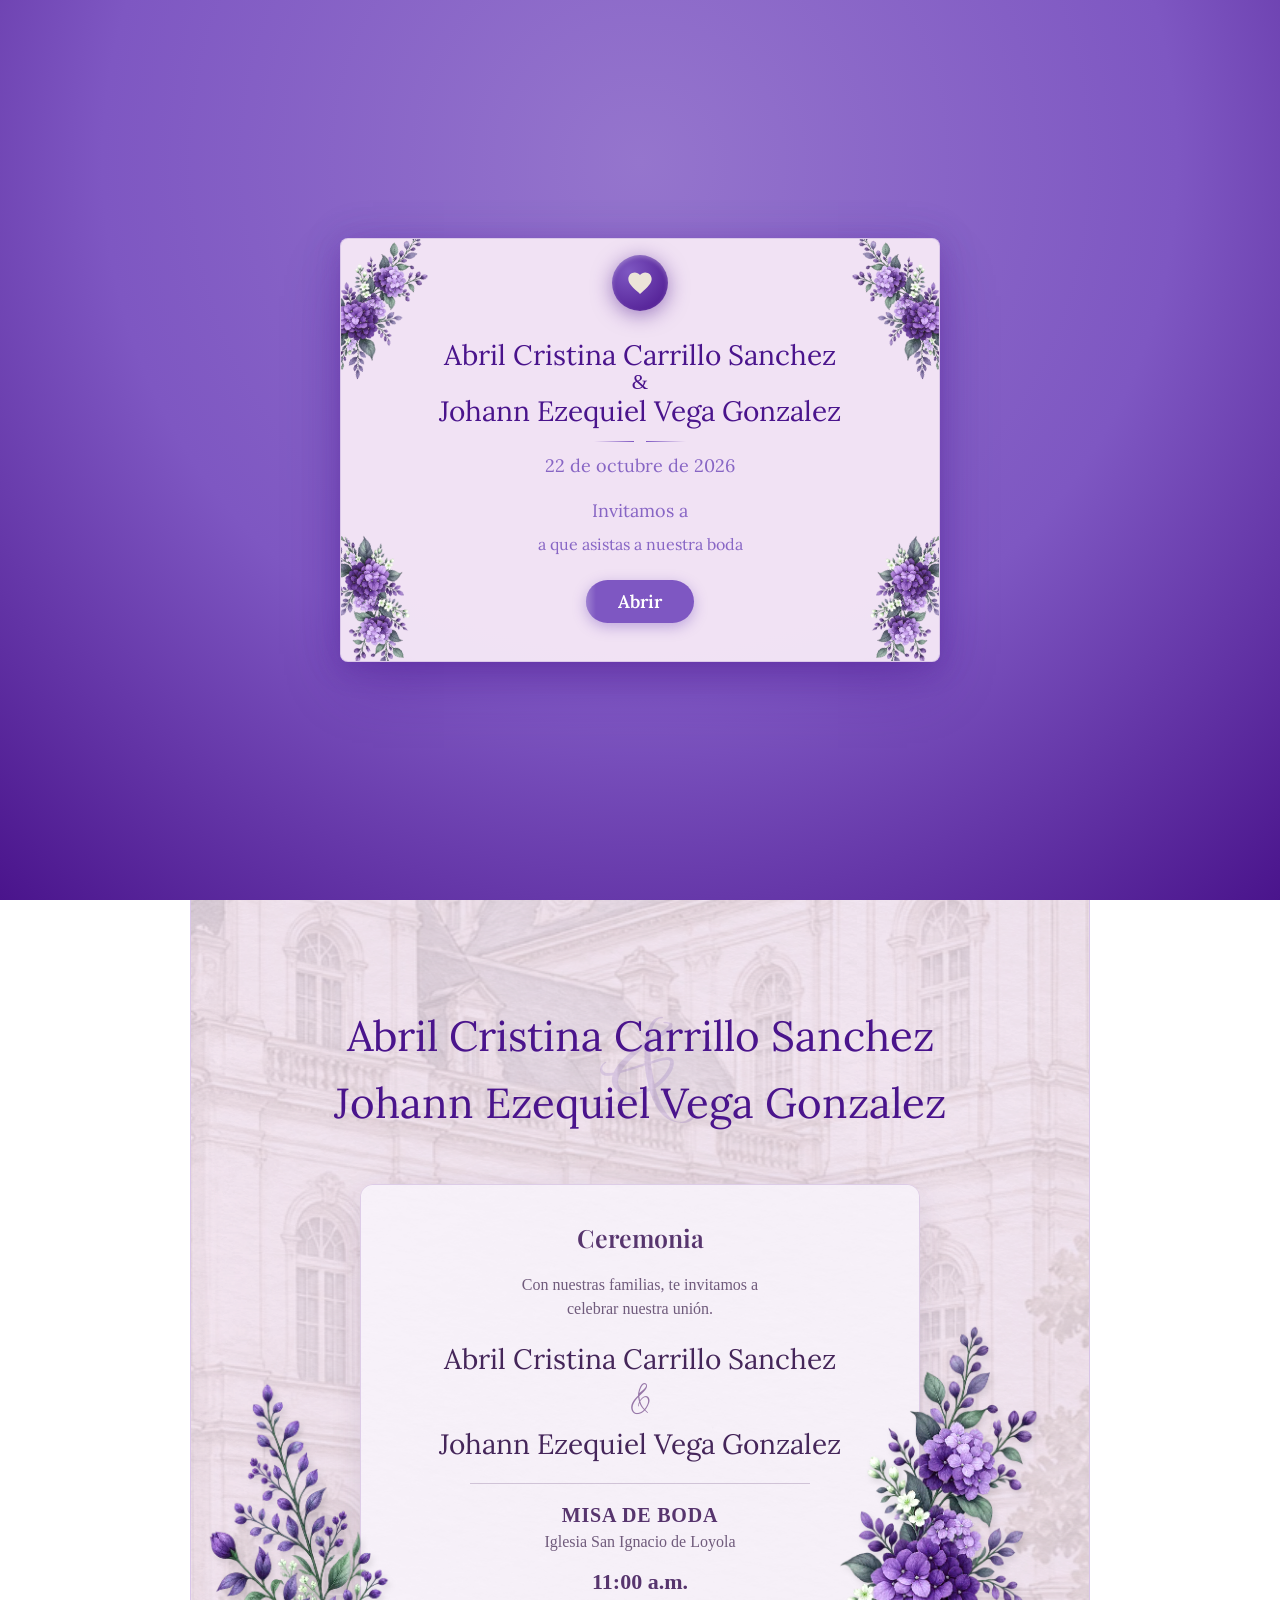
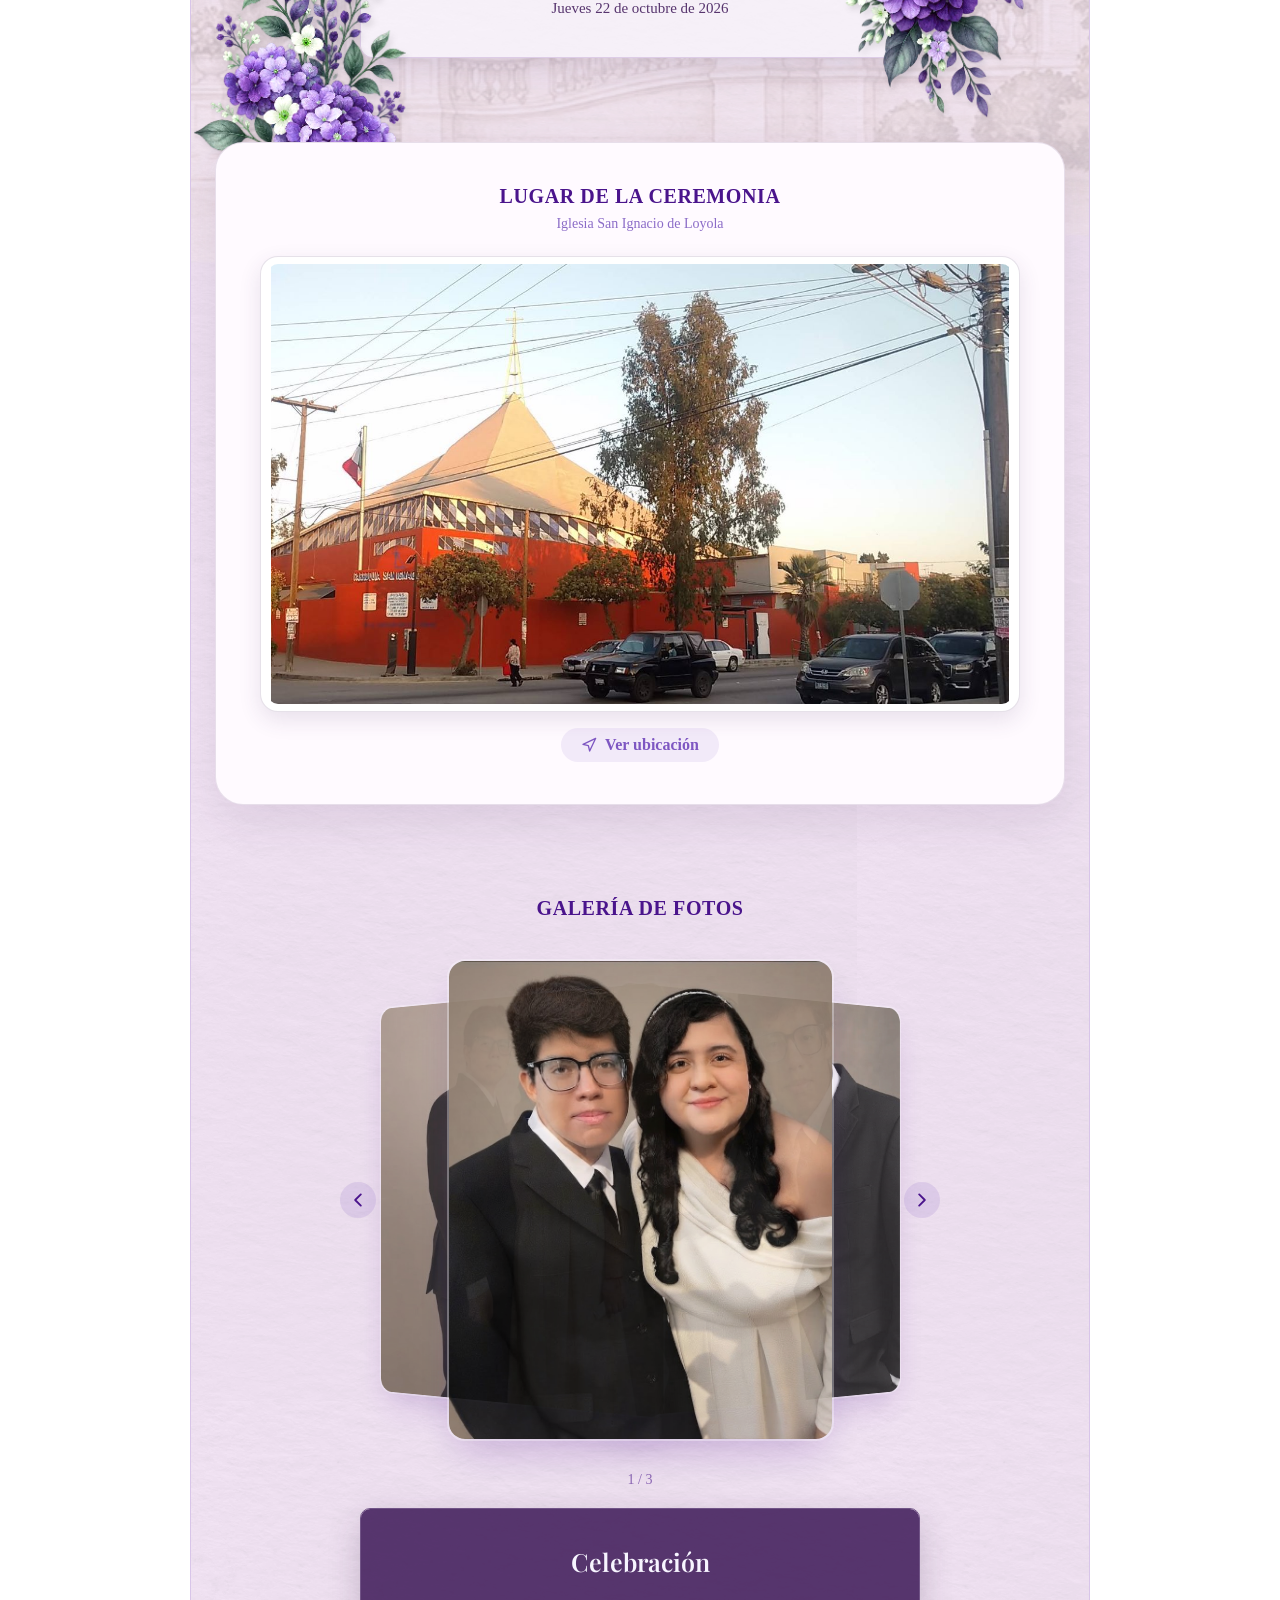
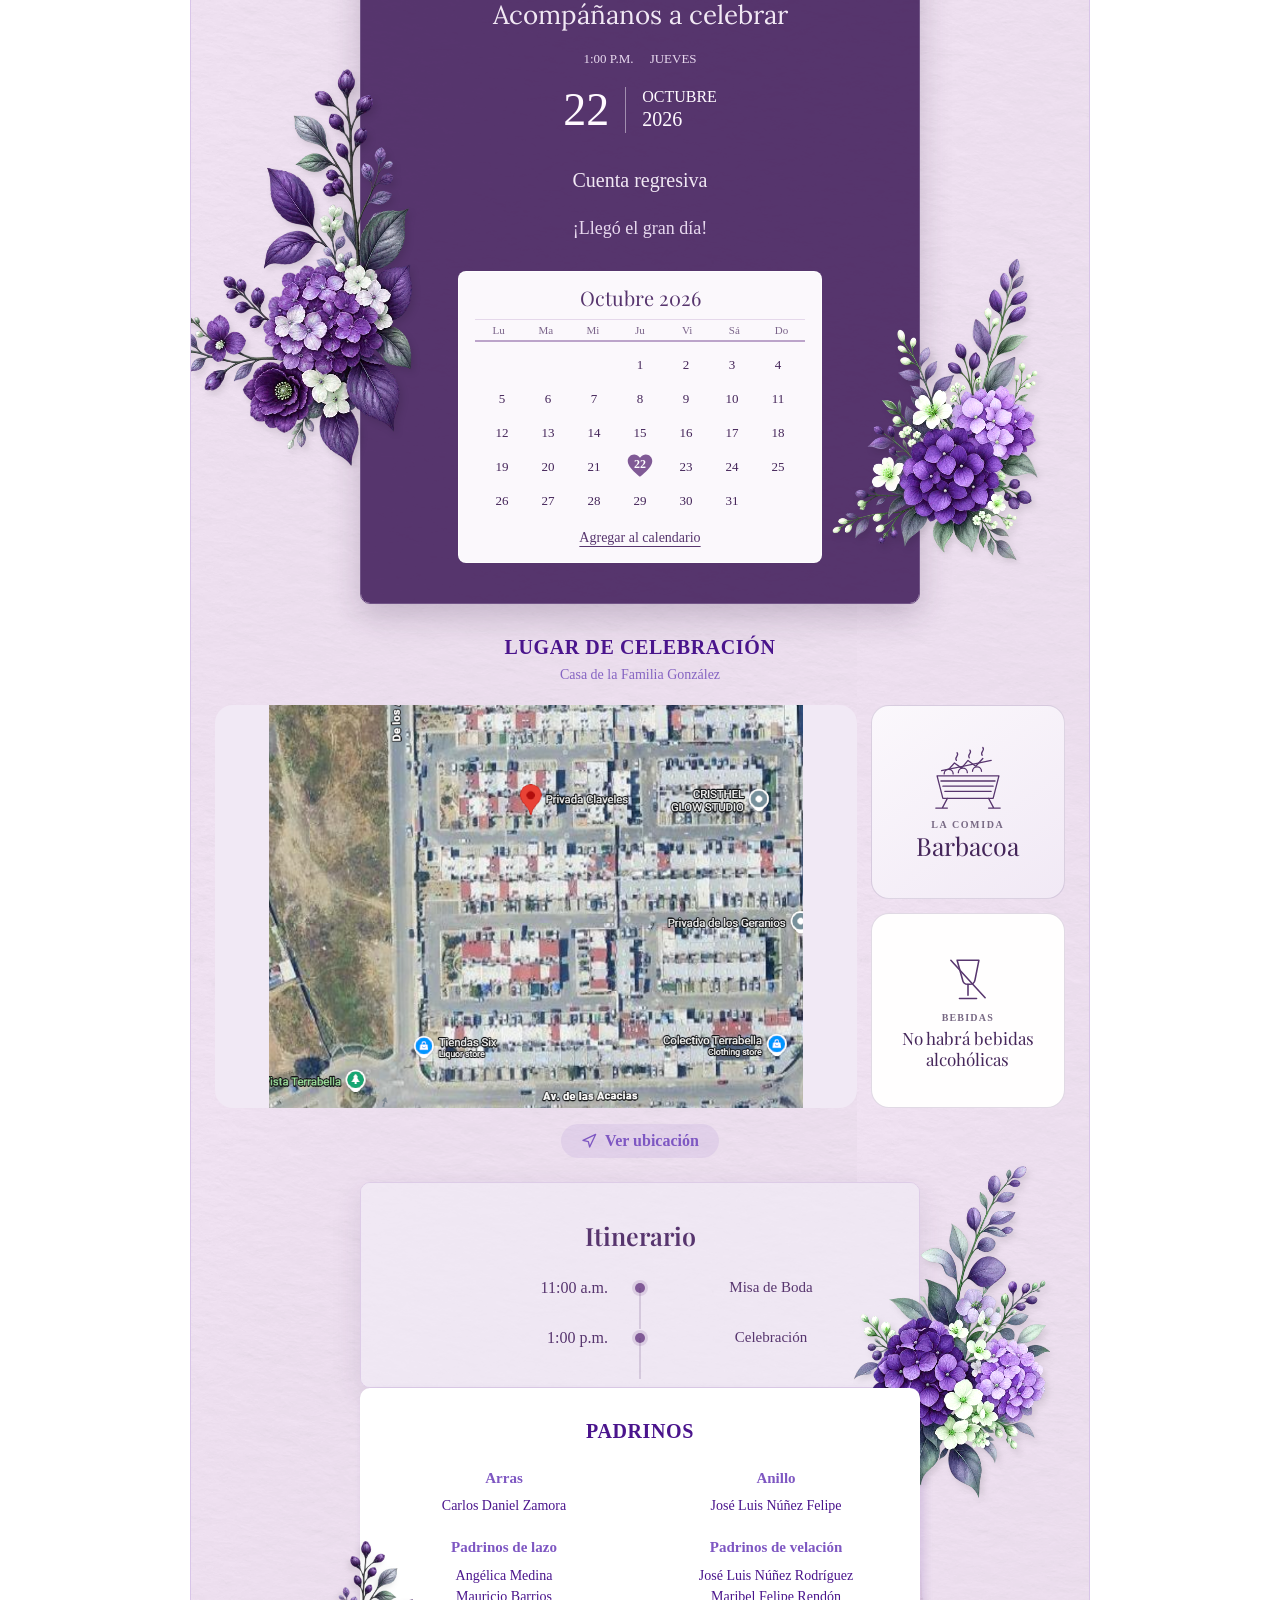
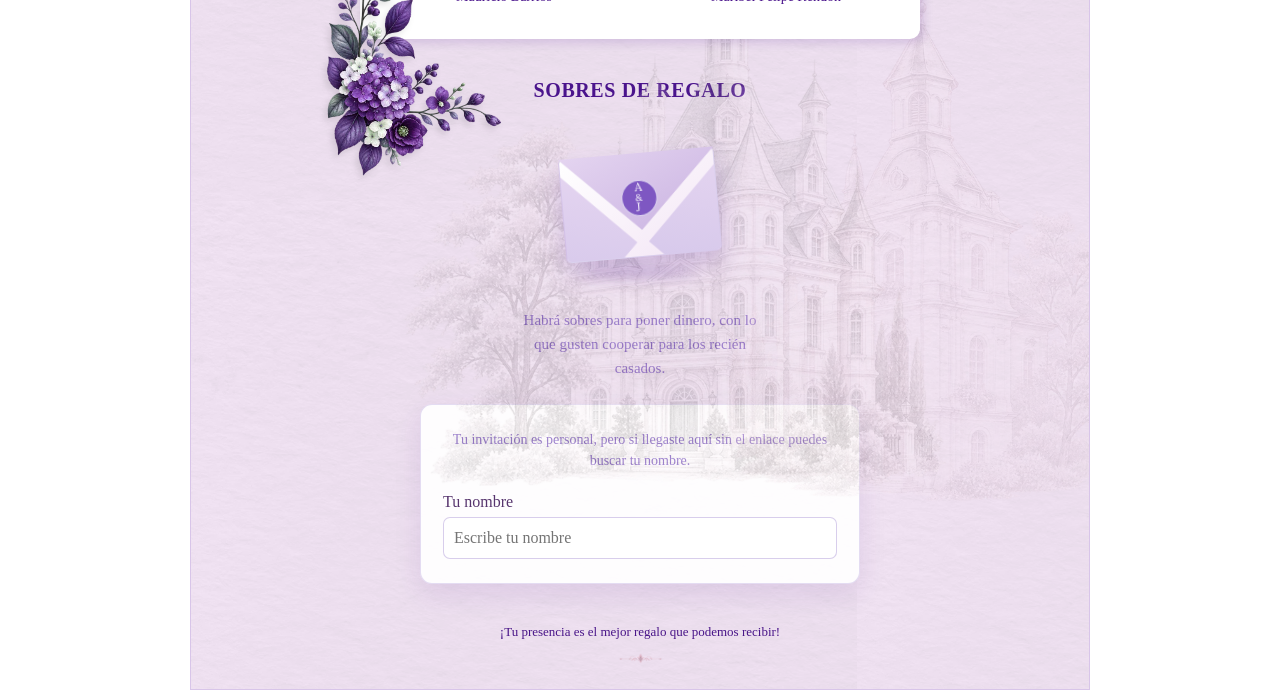
==== commit bf0696ca: "Incluye foto del lugar de celebracion Co-authored-by: Copilot <223556219+Copilot@users.noreply.githu" ====
--- a/index.html
+++ b/index.html
@@ -289,7 +289,8 @@
               </div>
               <div class="padrinos__item">
                 <h3>Padrinos de lazo</h3>
-                <p>Angélica Medina y Mauricio Barrios</p>
+                <p>Angélica Medina</p>
+                <p>Mauricio Barrios</p>
               </div>
               <div class="padrinos__item">
                 <h3>Padrinos de velación</h3>
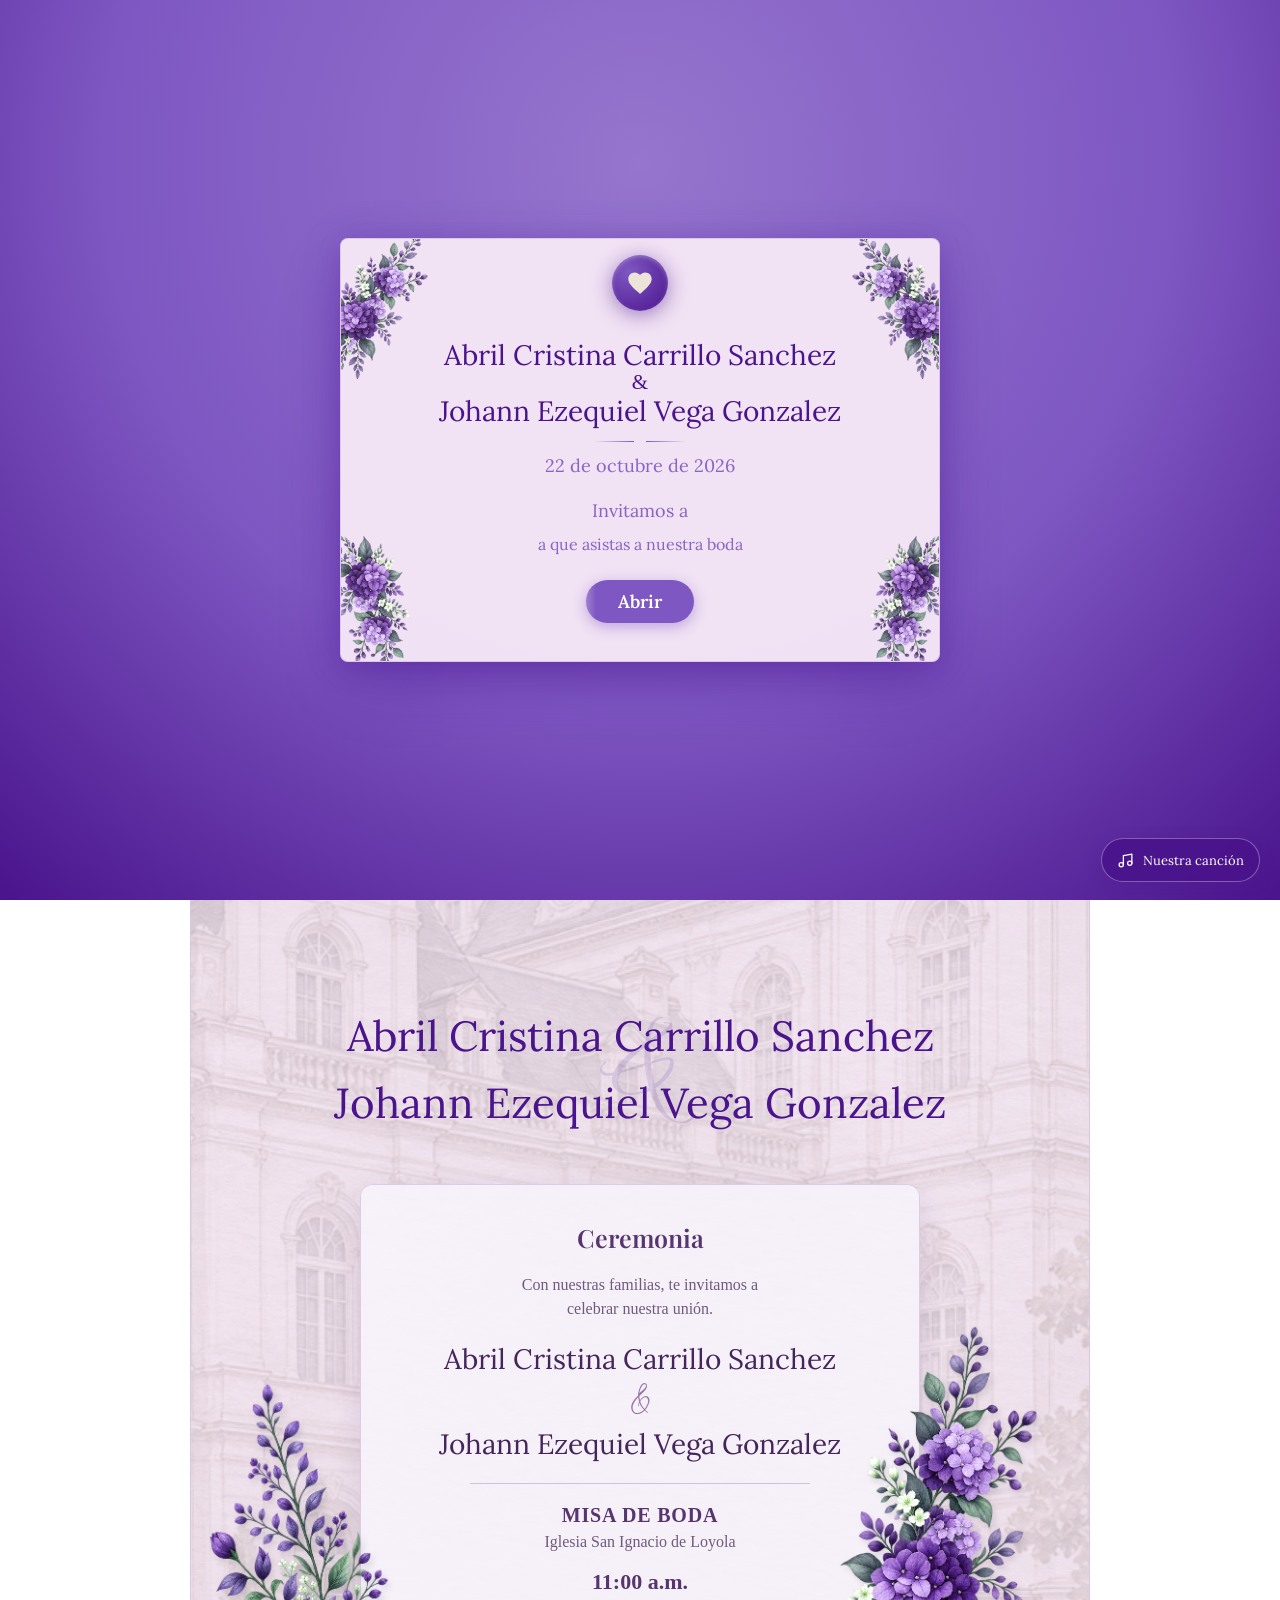
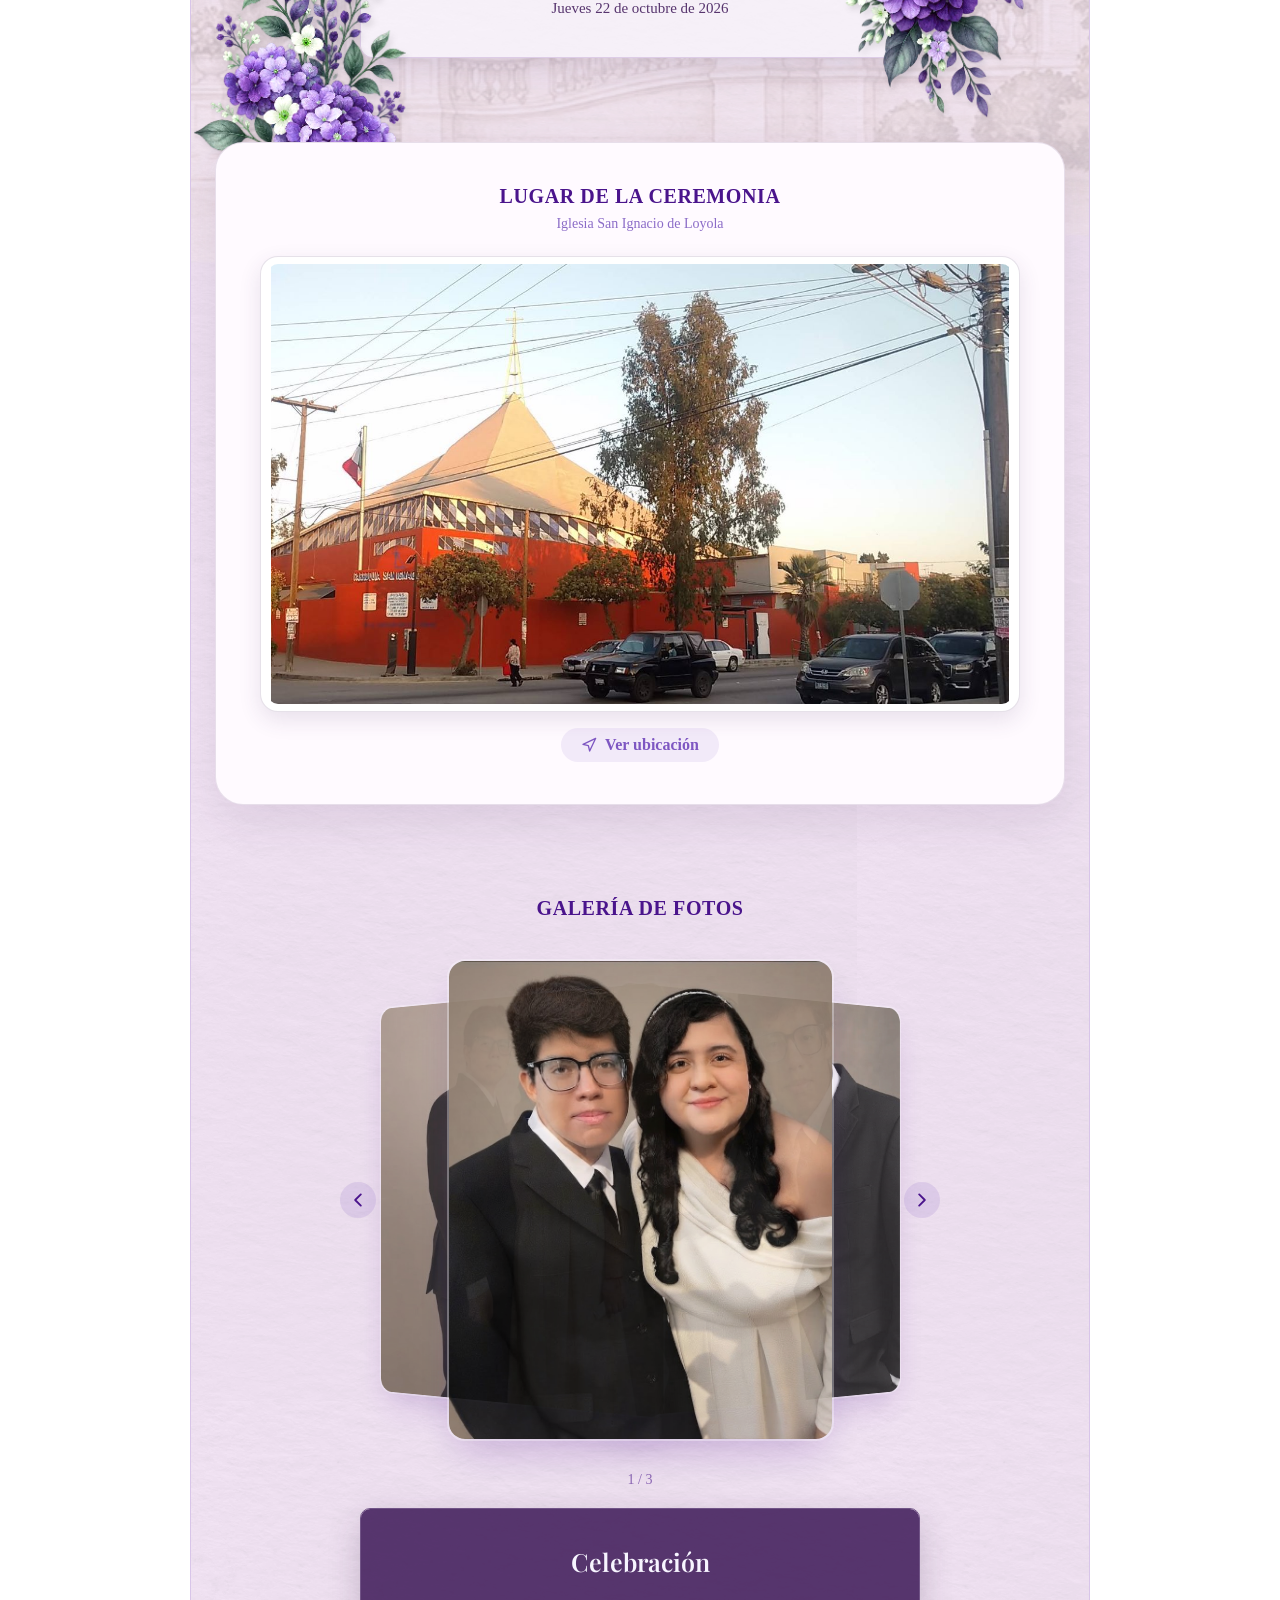
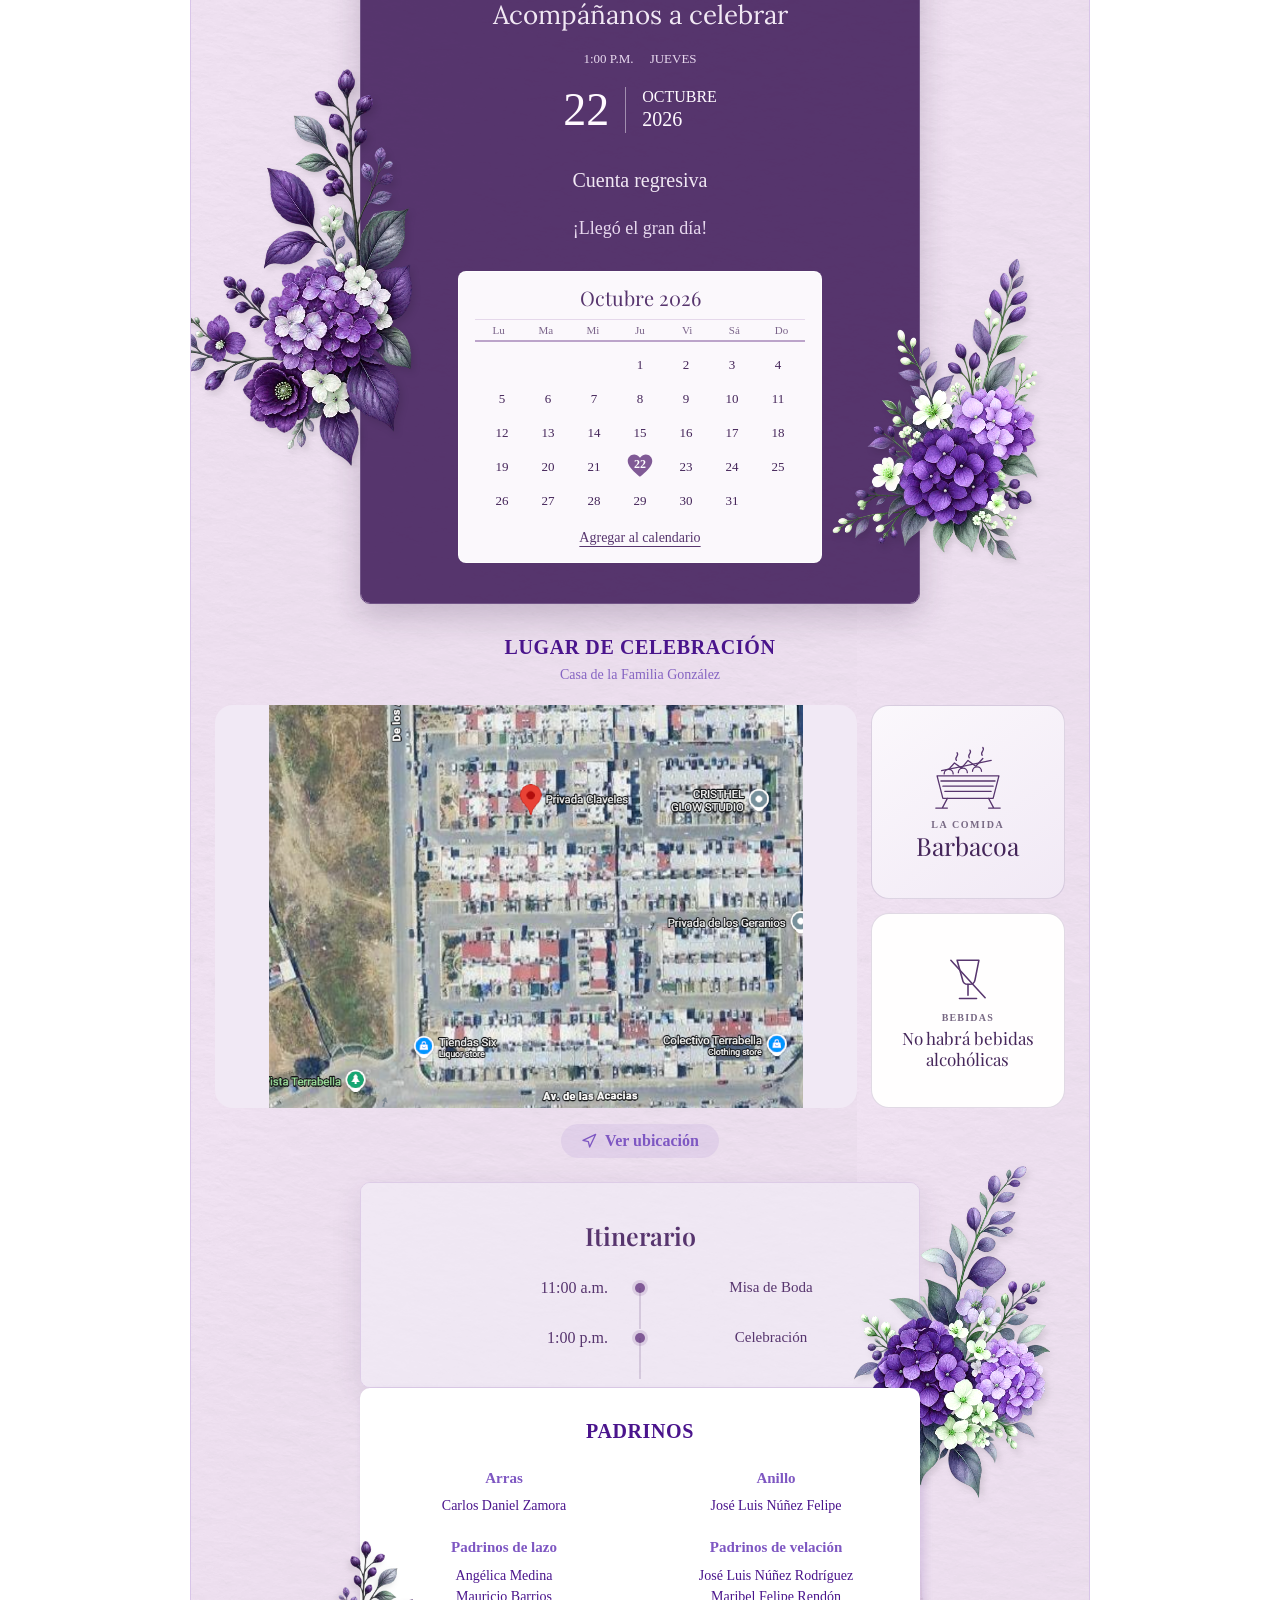
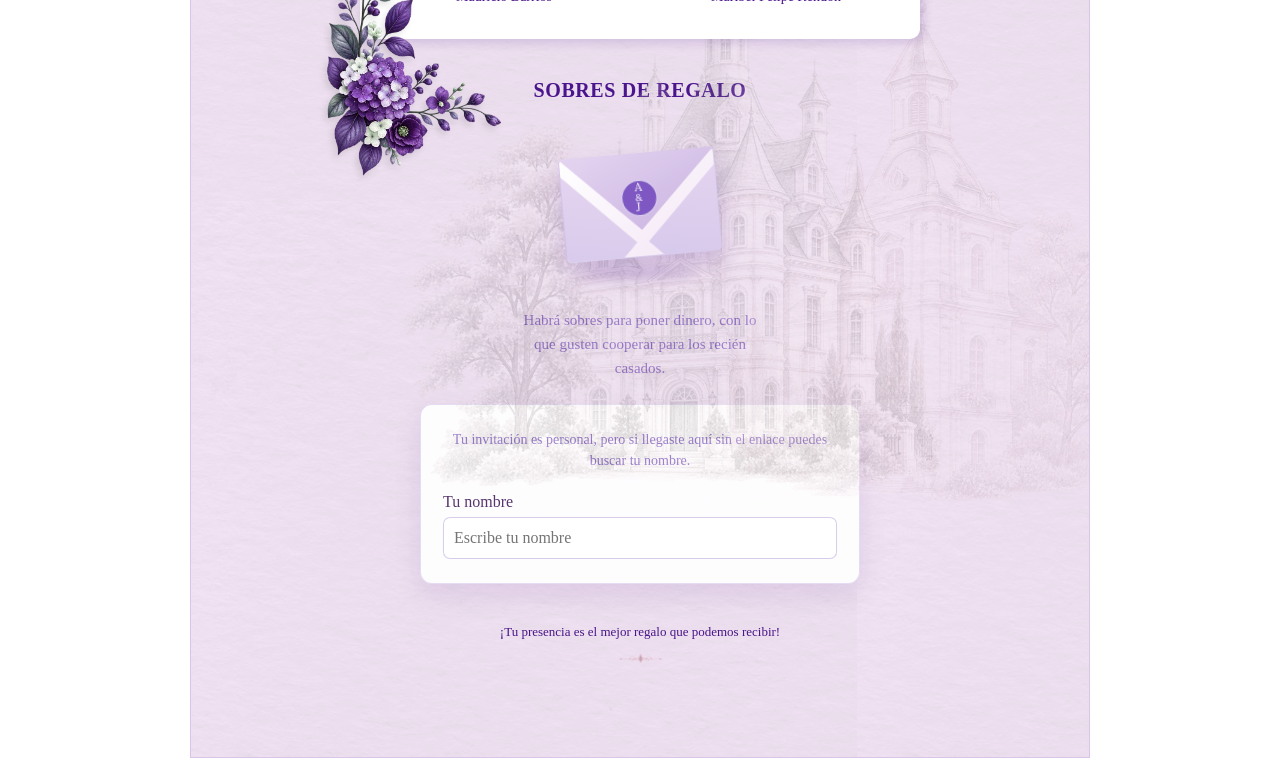
==== commit e1b98a06: "Add wedding music player Co-authored-by: Copilot <223556219+Copilot@users.noreply.github.com>" ====
--- a/index.html
+++ b/index.html
@@ -342,6 +342,25 @@
   <div class="visor-thumbs" id="visor-thumbs"></div>
 </dialog>
 
+<audio
+  id="musica-boda"
+  src="assets/mp3/My%20Will%20%E2%94%82Inuyasha%20Ending%201%E2%94%82Subtitulado%20al%20Espa%C3%B1ol%E2%94%82Inuyasha%20y%20Aome%E3%80%8EAMV%E3%80%8F%20-%20TomoKami.mp3"
+  preload="none"
+  loop
+></audio>
+<button class="music-toggle" id="music-toggle" type="button" aria-label="Reproducir música" aria-pressed="false">
+  <svg class="music-icon music-icon-note" viewBox="0 0 24 24" fill="none" stroke="currentColor" stroke-width="1.8" stroke-linecap="round" stroke-linejoin="round" aria-hidden="true">
+    <path d="M9 18V5l12-2v13"></path>
+    <circle cx="6" cy="18" r="3"></circle>
+    <circle cx="18" cy="16" r="3"></circle>
+  </svg>
+  <svg class="music-icon music-icon-pause" viewBox="0 0 24 24" fill="none" stroke="currentColor" stroke-width="2" stroke-linecap="round" aria-hidden="true">
+    <path d="M8 5v14M16 5v14"></path>
+  </svg>
+  <span>Nuestra canción</span>
+</button>
+<span class="music-status-sr" id="music-status" aria-live="polite"></span>
+
 <script src="assets/js/config.js"></script>
 <script src="data/invitados.js"></script>
 <script src="assets/js/app.js"></script>
--- a/assets/css/styles.css
+++ b/assets/css/styles.css
@@ -1485,7 +1485,7 @@
   display: flex;
   flex-direction: column;
   align-items: center;
-  padding: 0 24px 24px;
+  padding: 0 24px calc(24px + 44px + 24px + env(safe-area-inset-bottom));
   text-align: center;
   gap: 12px;
 }
@@ -1493,6 +1493,60 @@
 .linea-oro3 {
   width: 45px;
   filter: hue-rotate(290deg) saturate(1.25) brightness(0.98);
+}
+
+/* Música */
+.music-toggle {
+  position: fixed;
+  right: 20px;
+  bottom: max(18px, env(safe-area-inset-bottom));
+  z-index: 10000;
+  display: inline-flex;
+  align-items: center;
+  gap: 9px;
+  min-height: 44px;
+  padding: 0 15px;
+  border: 1px solid rgba(255, 255, 255, .32);
+  border-radius: 999px;
+  background: rgba(74, 20, 140, .94);
+  box-shadow: 0 4px 16px rgba(74, 20, 140, .24);
+  color: #fff;
+  font-family: "Lora", Baskerville, serif;
+  font-size: 13px;
+  transition: background .2s ease, transform .2s ease;
+}
+.music-toggle:hover {
+  background: #5e35b1;
+  transform: translateY(-2px);
+}
+.music-toggle:focus-visible {
+  outline: 3px solid #d1c4e9;
+  outline-offset: 3px;
+}
+.music-icon { width: 17px; height: 17px; flex: 0 0 auto; }
+.music-icon-pause { display: none; }
+.music-toggle[aria-pressed="true"] .music-icon-note { display: none; }
+.music-toggle[aria-pressed="true"] .music-icon-pause { display: block; }
+.music-status-sr {
+  position: absolute;
+  width: 1px;
+  height: 1px;
+  padding: 0;
+  margin: -1px;
+  overflow: hidden;
+  clip: rect(0, 0, 0, 0);
+  white-space: nowrap;
+  border: 0;
+}
+@media (max-width: 480px) {
+  .music-toggle {
+    right: 12px;
+    bottom: max(12px, env(safe-area-inset-bottom));
+  }
+}
+@media (prefers-reduced-motion: reduce) {
+  .music-toggle { transition: none; }
+  .music-toggle:hover { transform: none; }
 }
 
 /* Visor */
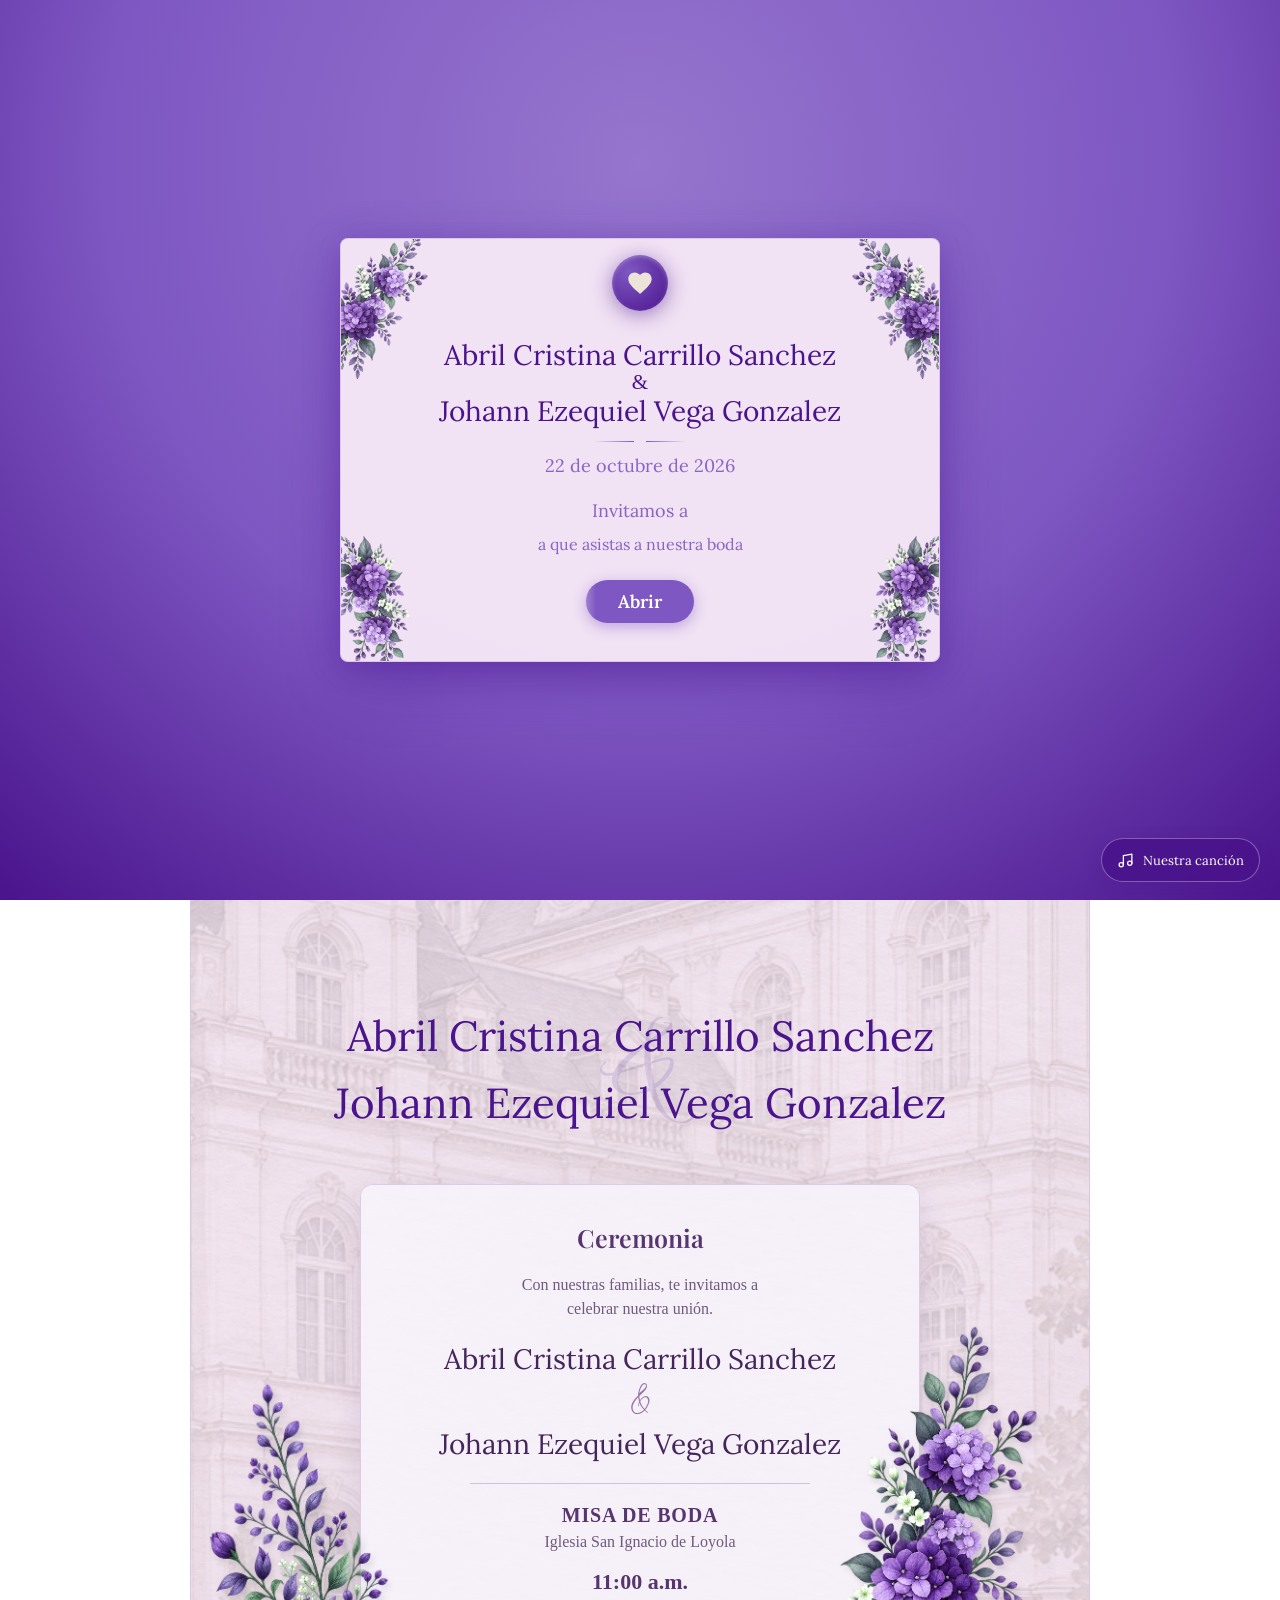
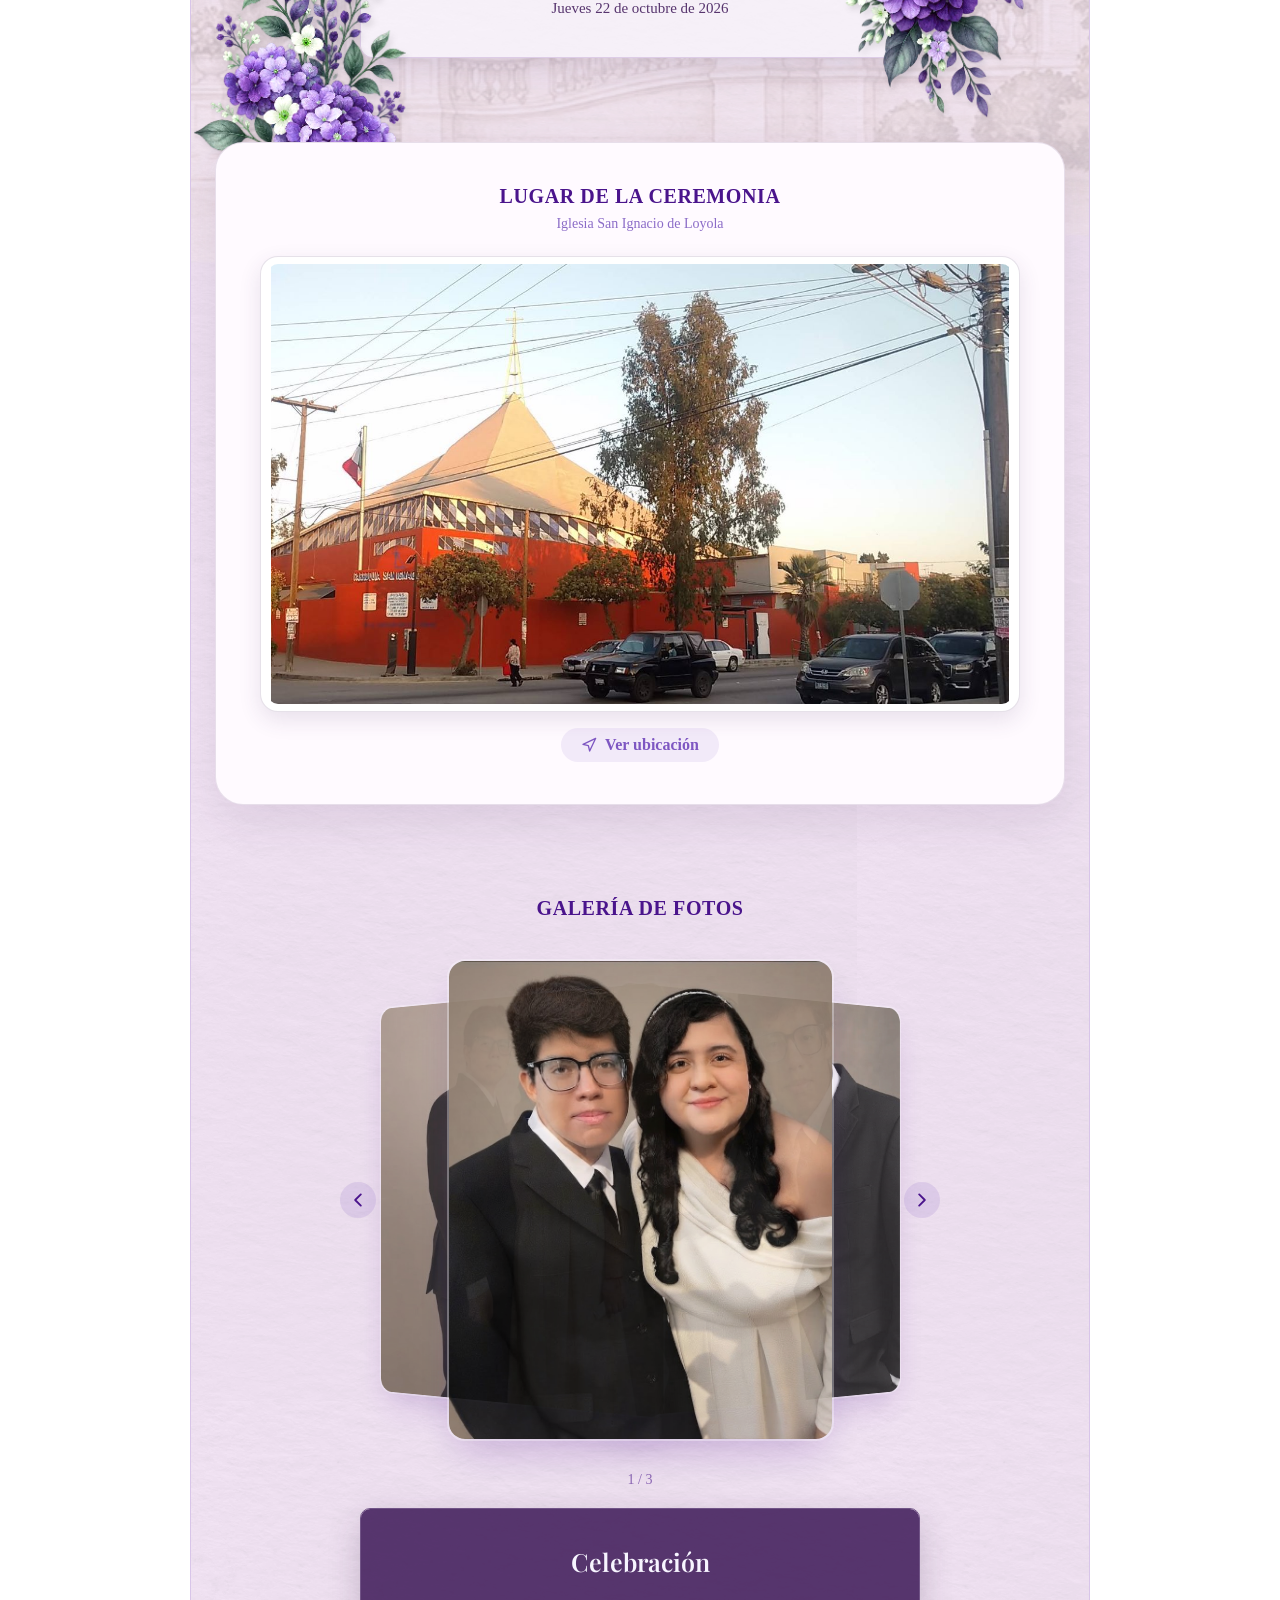
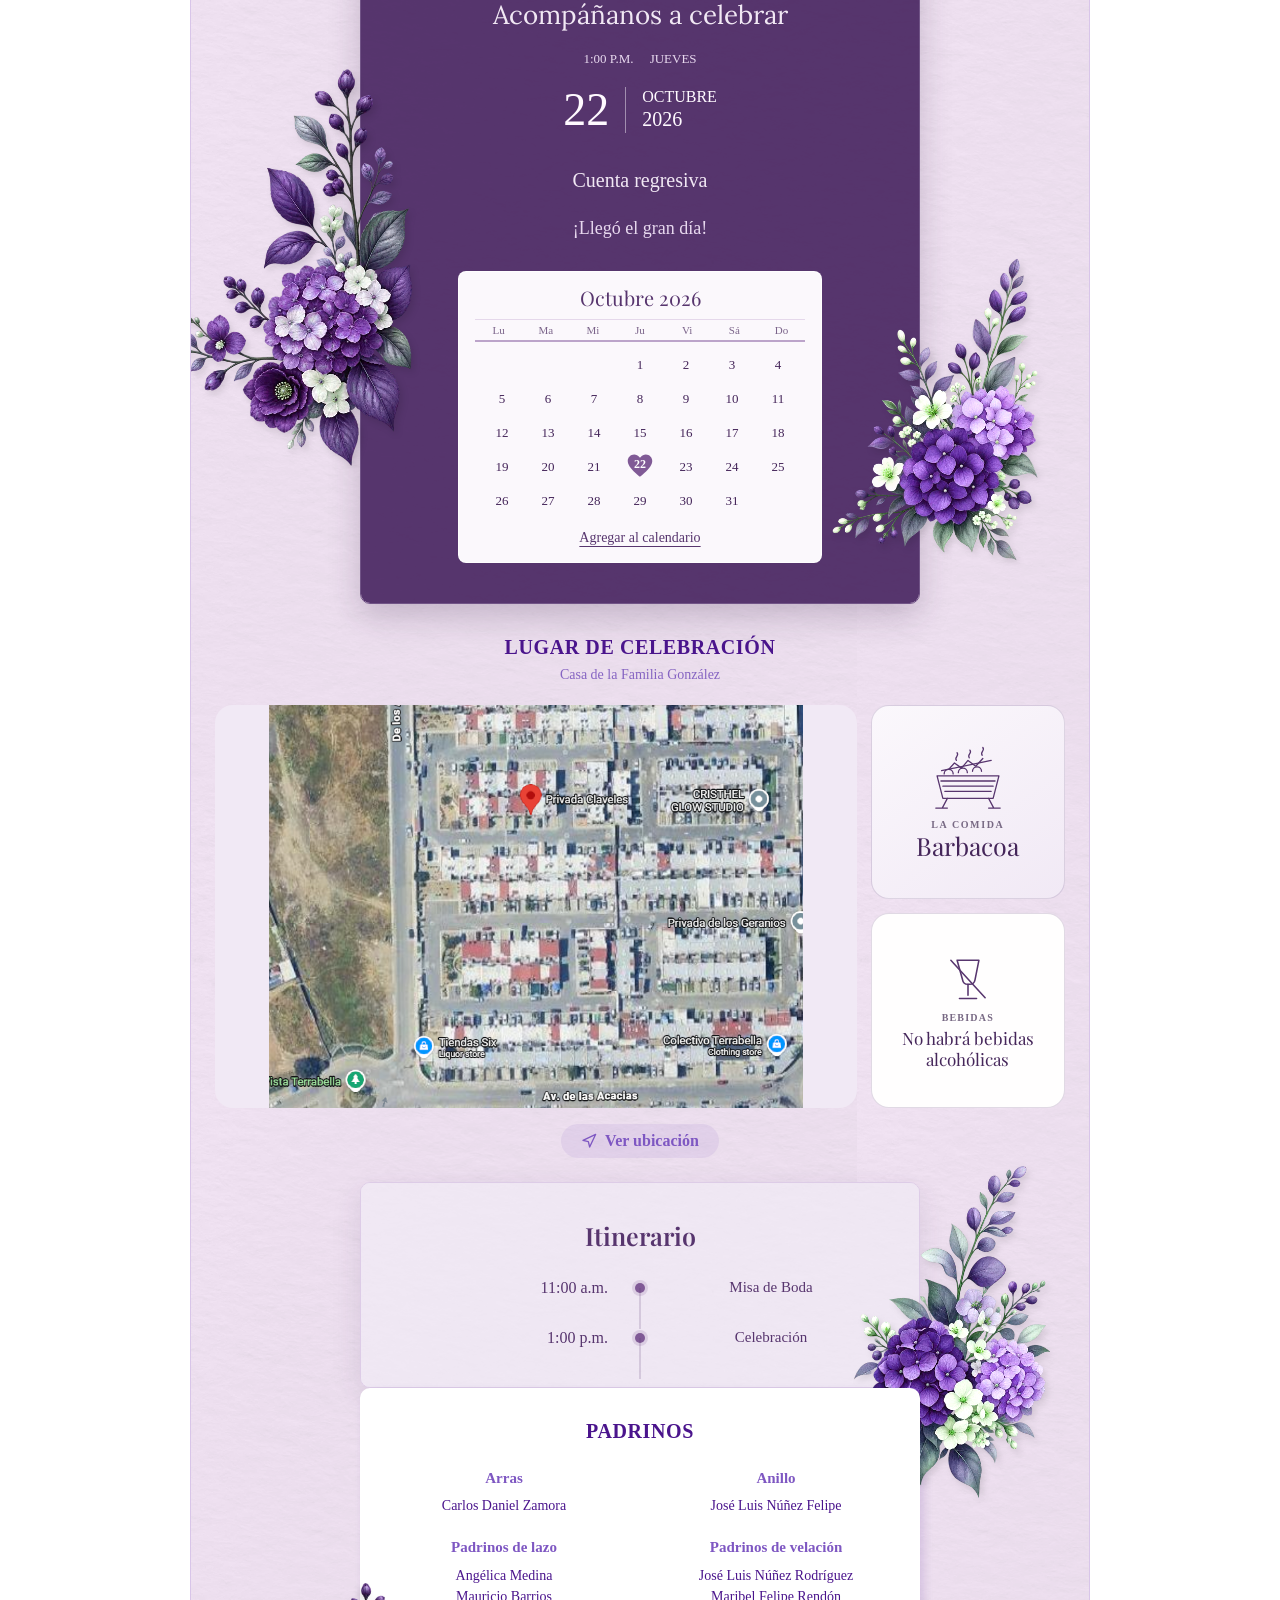
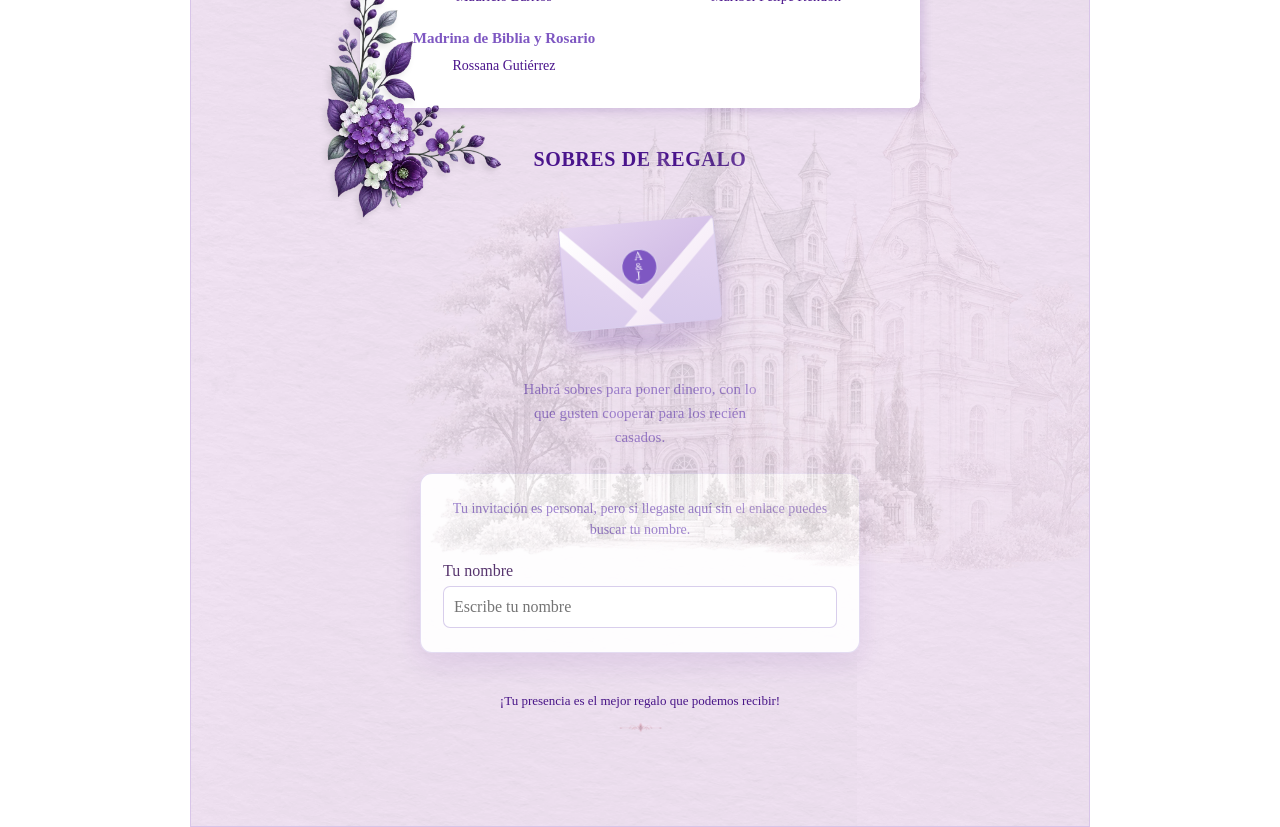
==== commit 714346e3: "Add madrina de Biblia y Rosario Co-authored-by: Copilot <223556219+Copilot@users.noreply.github.com>" ====
--- a/index.html
+++ b/index.html
@@ -297,6 +297,10 @@
                 <p>José Luis Núñez Rodríguez</p>
                 <p>Maribel Felipe Rendón</p>
               </div>
+              <div class="padrinos__item">
+                <h3>Madrina de Biblia y Rosario</h3>
+                <p>Rossana Gutiérrez</p>
+              </div>
             </div>
           </div>
         </div>
--- a/assets/css/styles.css
+++ b/assets/css/styles.css
@@ -1538,6 +1538,11 @@
   white-space: nowrap;
   border: 0;
 }
+body.invitacion-sin-extras .galeria-wrap,
+body.invitacion-sin-extras #visor,
+body.invitacion-sin-extras .music-toggle {
+  display: none;
+}
 @media (max-width: 480px) {
   .music-toggle {
     right: 12px;
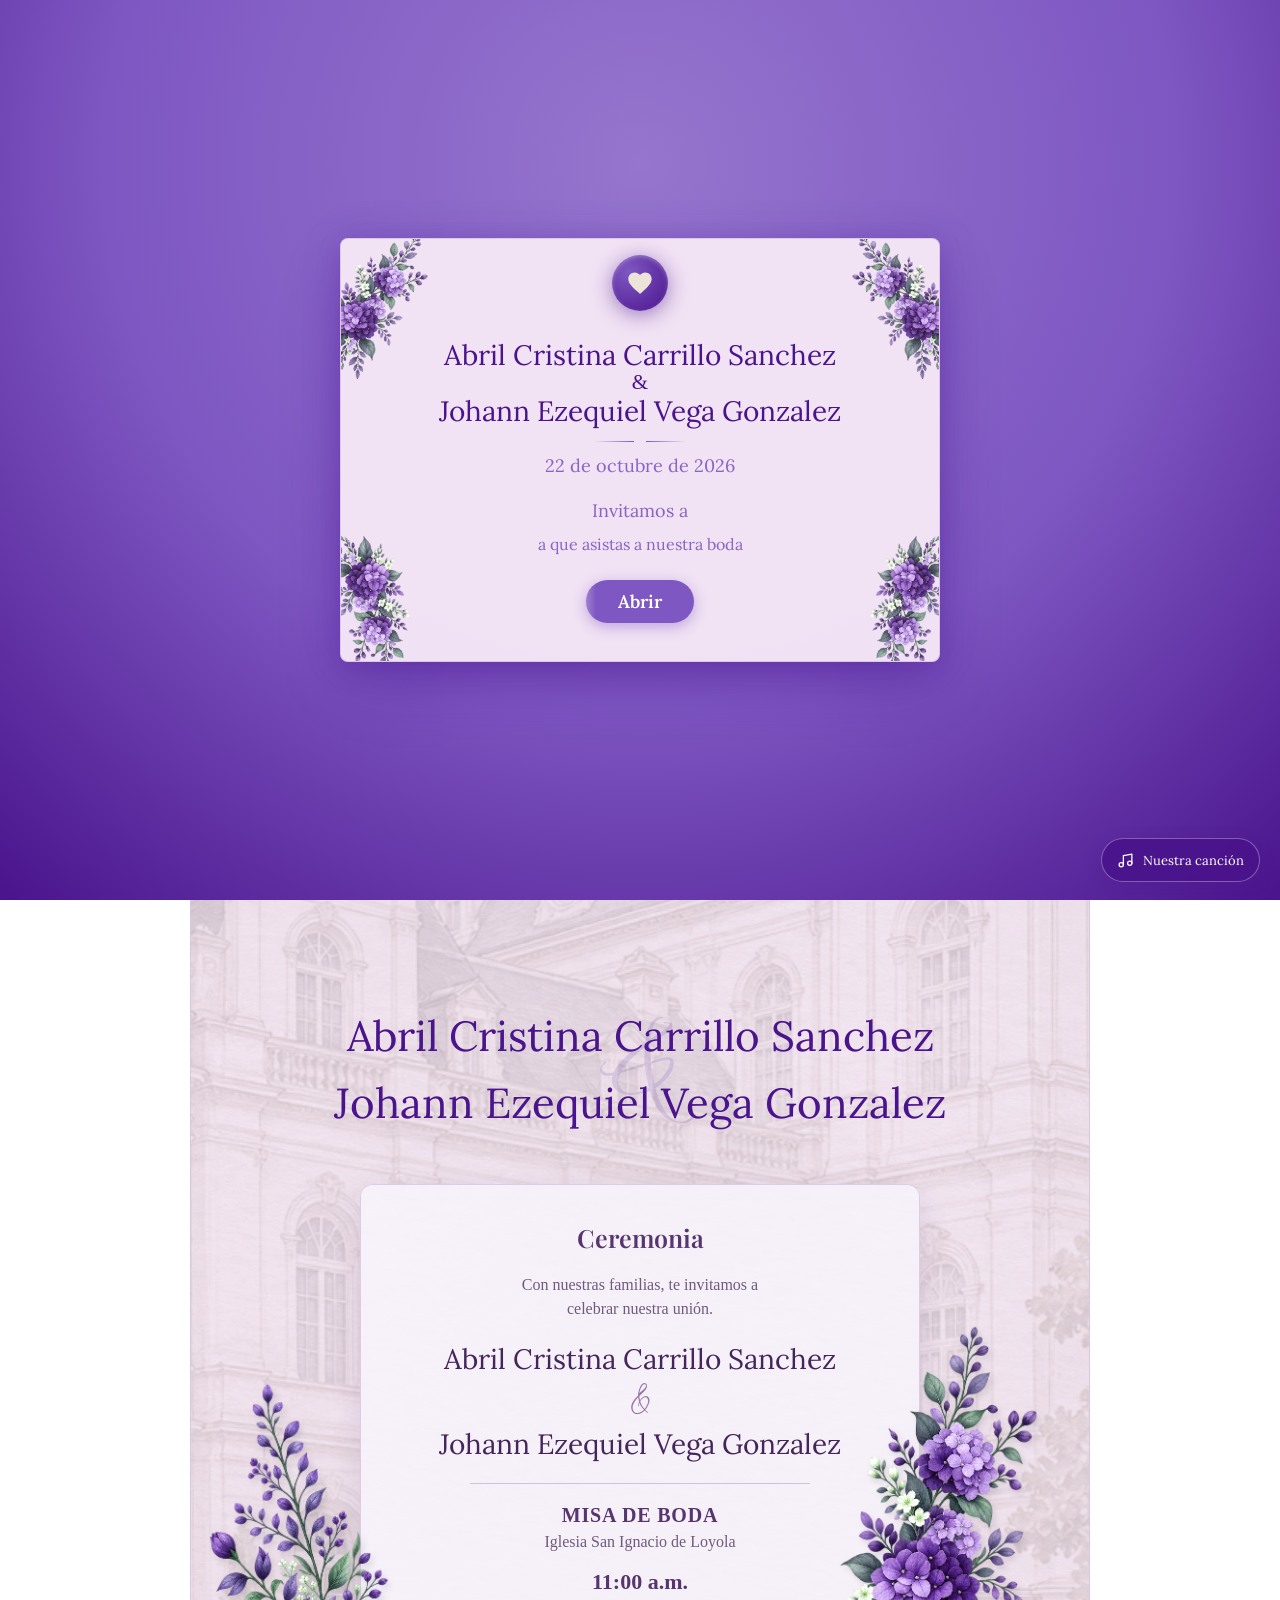
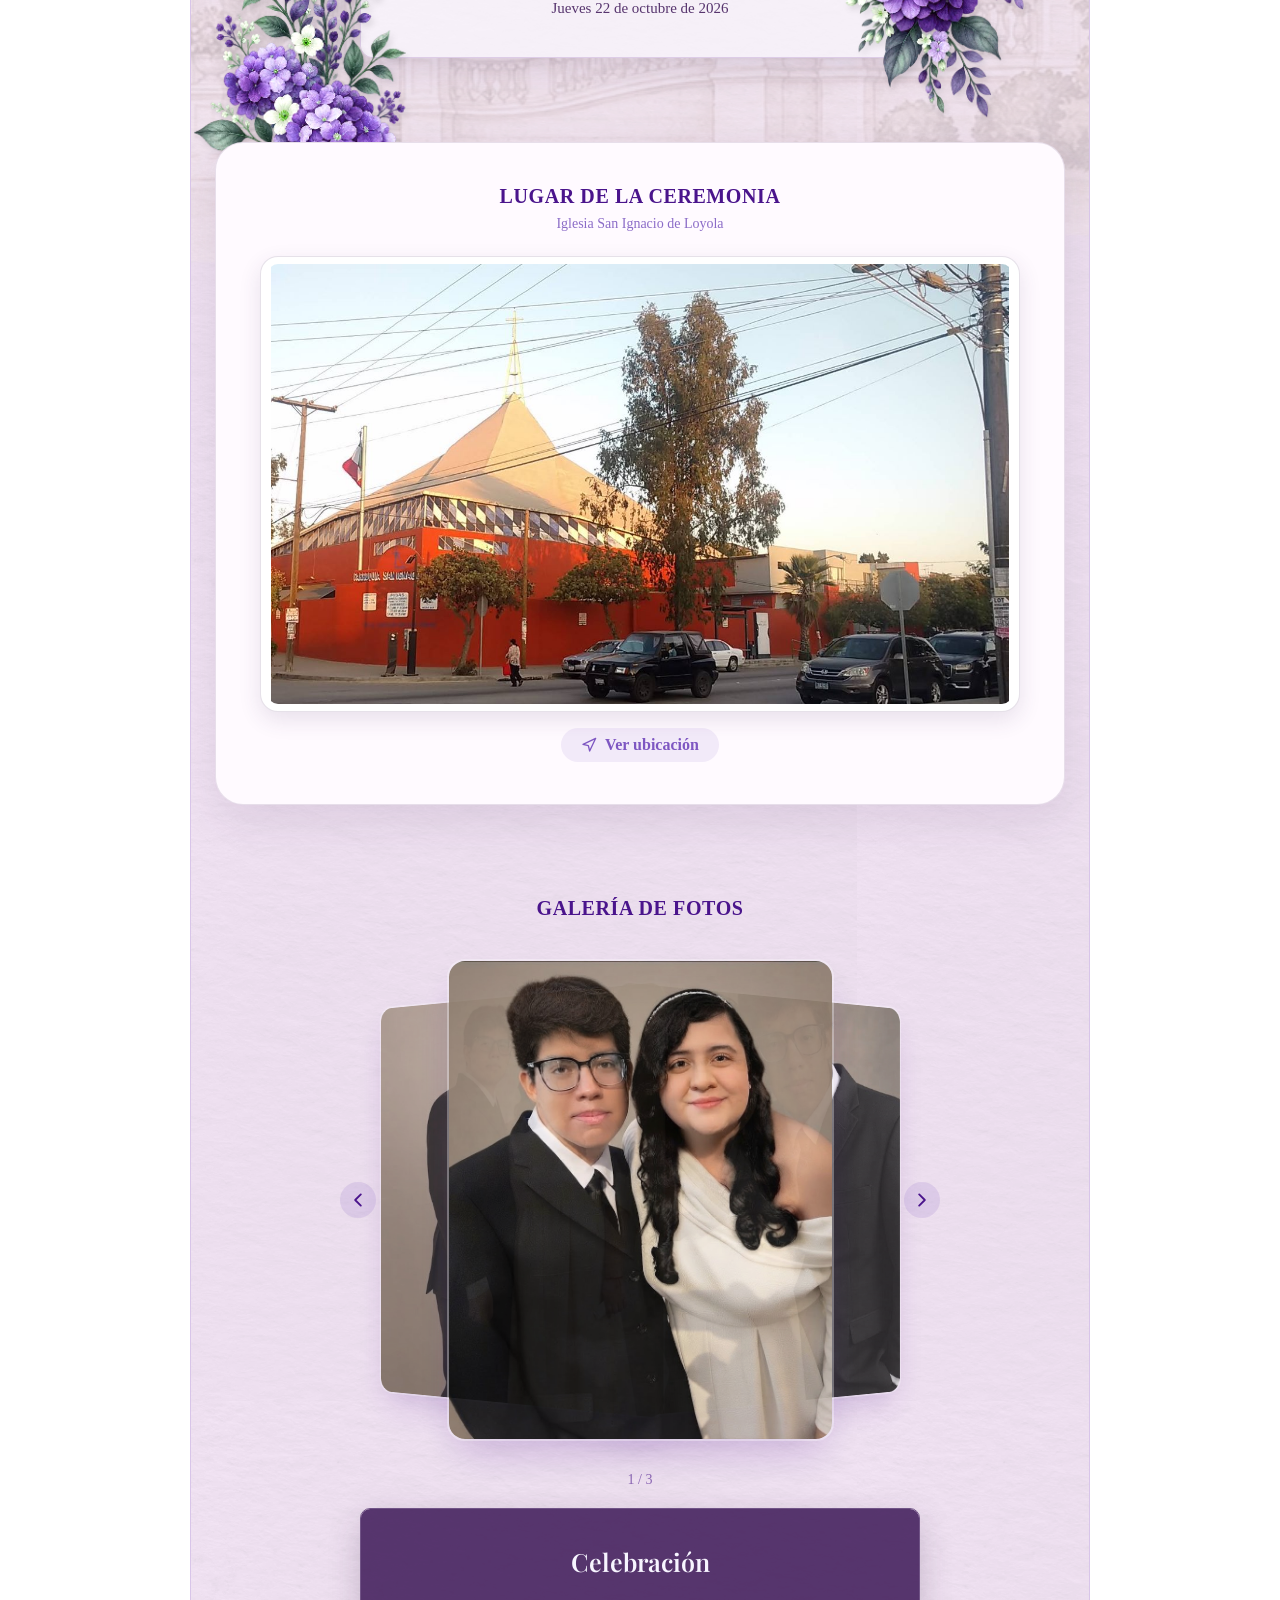
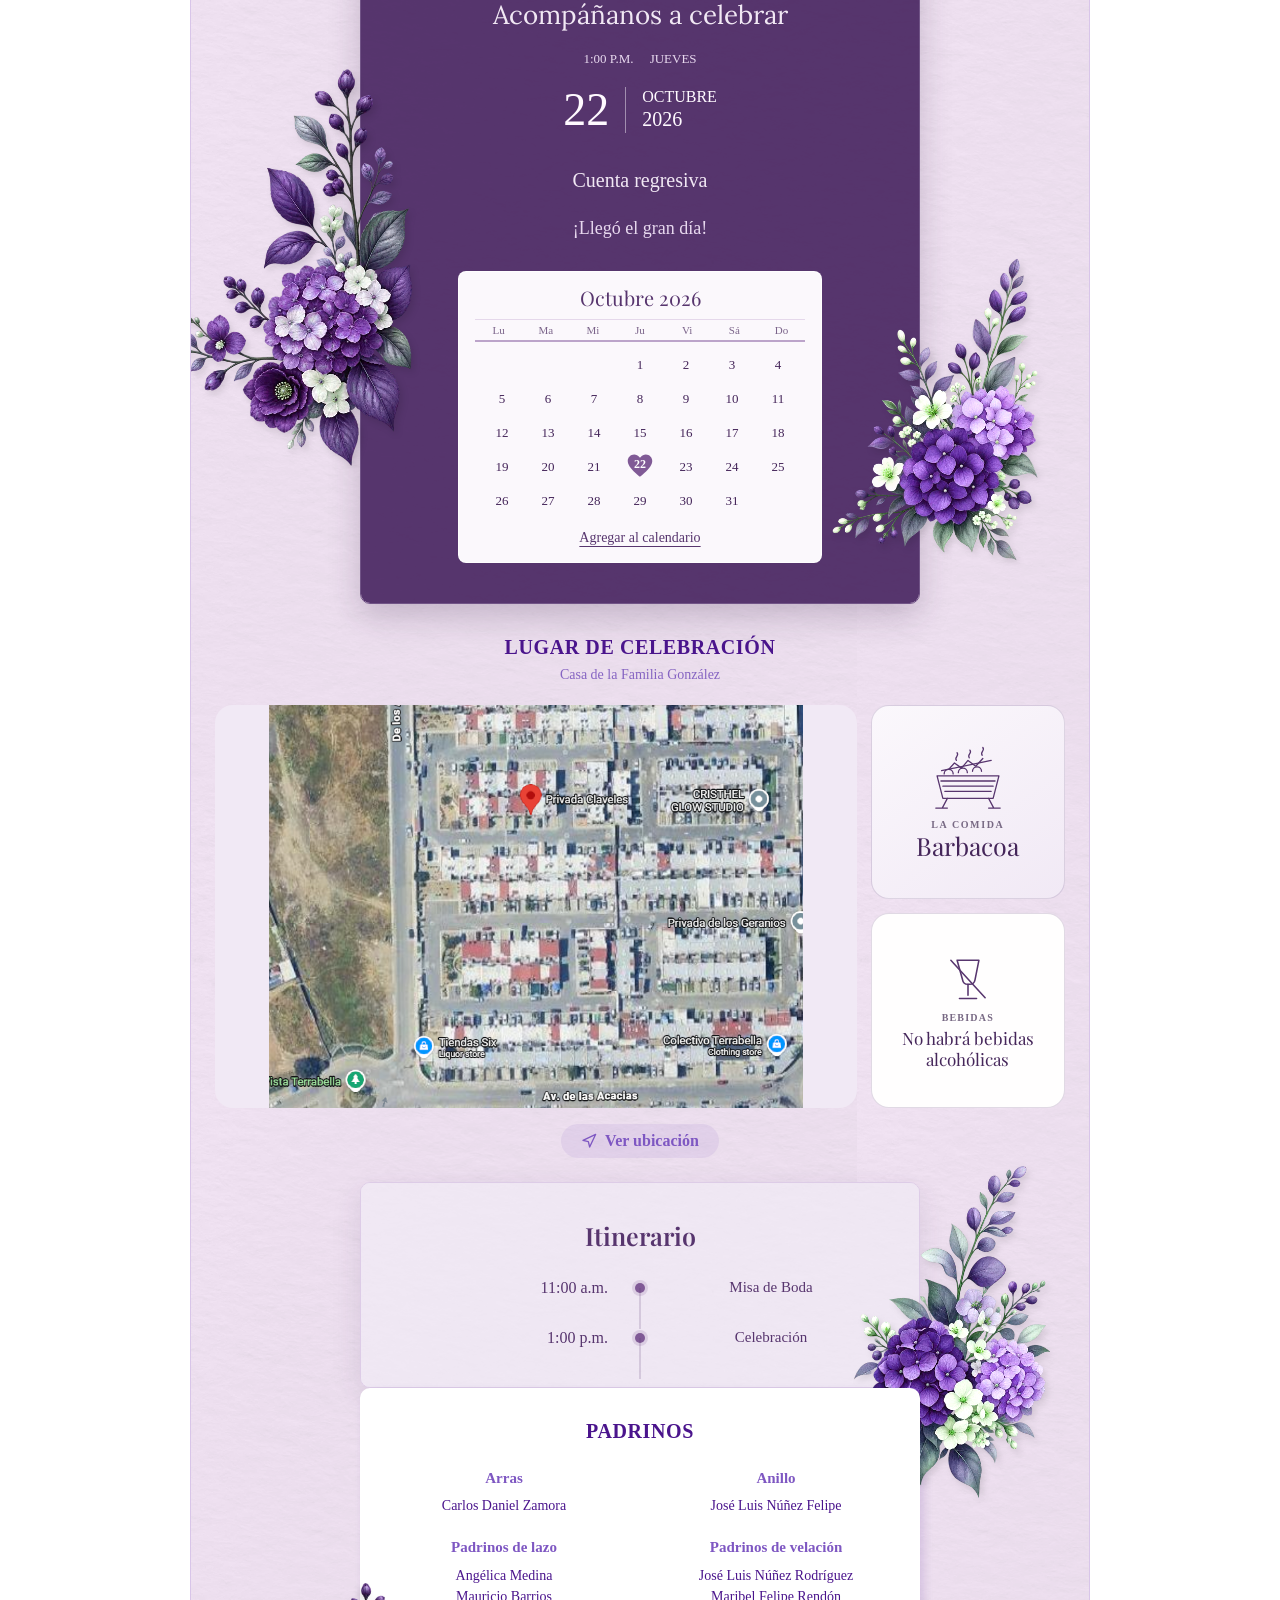
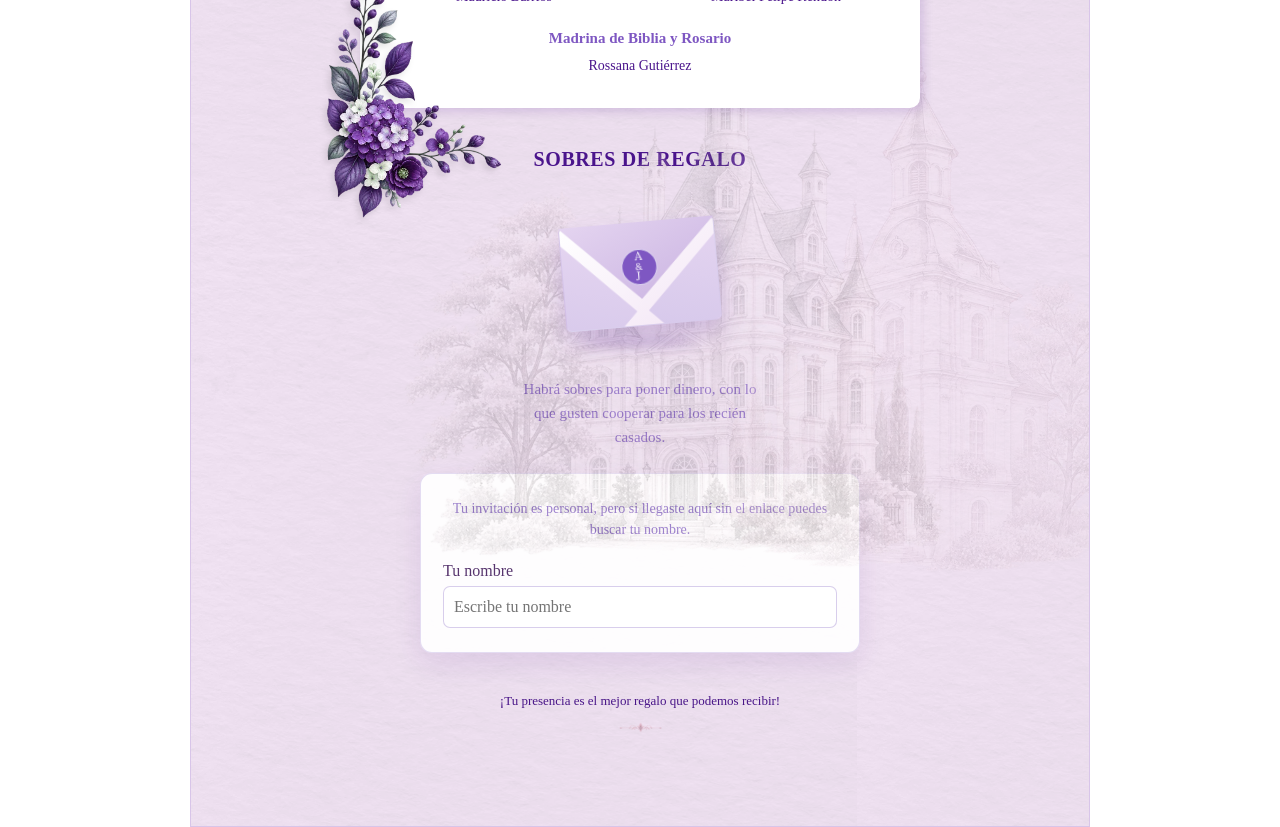
==== commit 0579938e: "Center madrina card in padrinos section Co-authored-by: Copilot <223556219+Copilot@users.noreply.git" ====
--- a/index.html
+++ b/index.html
@@ -297,7 +297,7 @@
                 <p>José Luis Núñez Rodríguez</p>
                 <p>Maribel Felipe Rendón</p>
               </div>
-              <div class="padrinos__item">
+              <div class="padrinos__item padrinos__item--centrada">
                 <h3>Madrina de Biblia y Rosario</h3>
                 <p>Rossana Gutiérrez</p>
               </div>
--- a/assets/css/styles.css
+++ b/assets/css/styles.css
@@ -1127,6 +1127,9 @@
   text-align: center;
   line-height: 1.5;
 }
+.padrinos__item--centrada {
+  grid-column: 1 / -1;
+}
 .padrinos__item h3 {
   margin-bottom: 6px;
   color: var(--morado);
